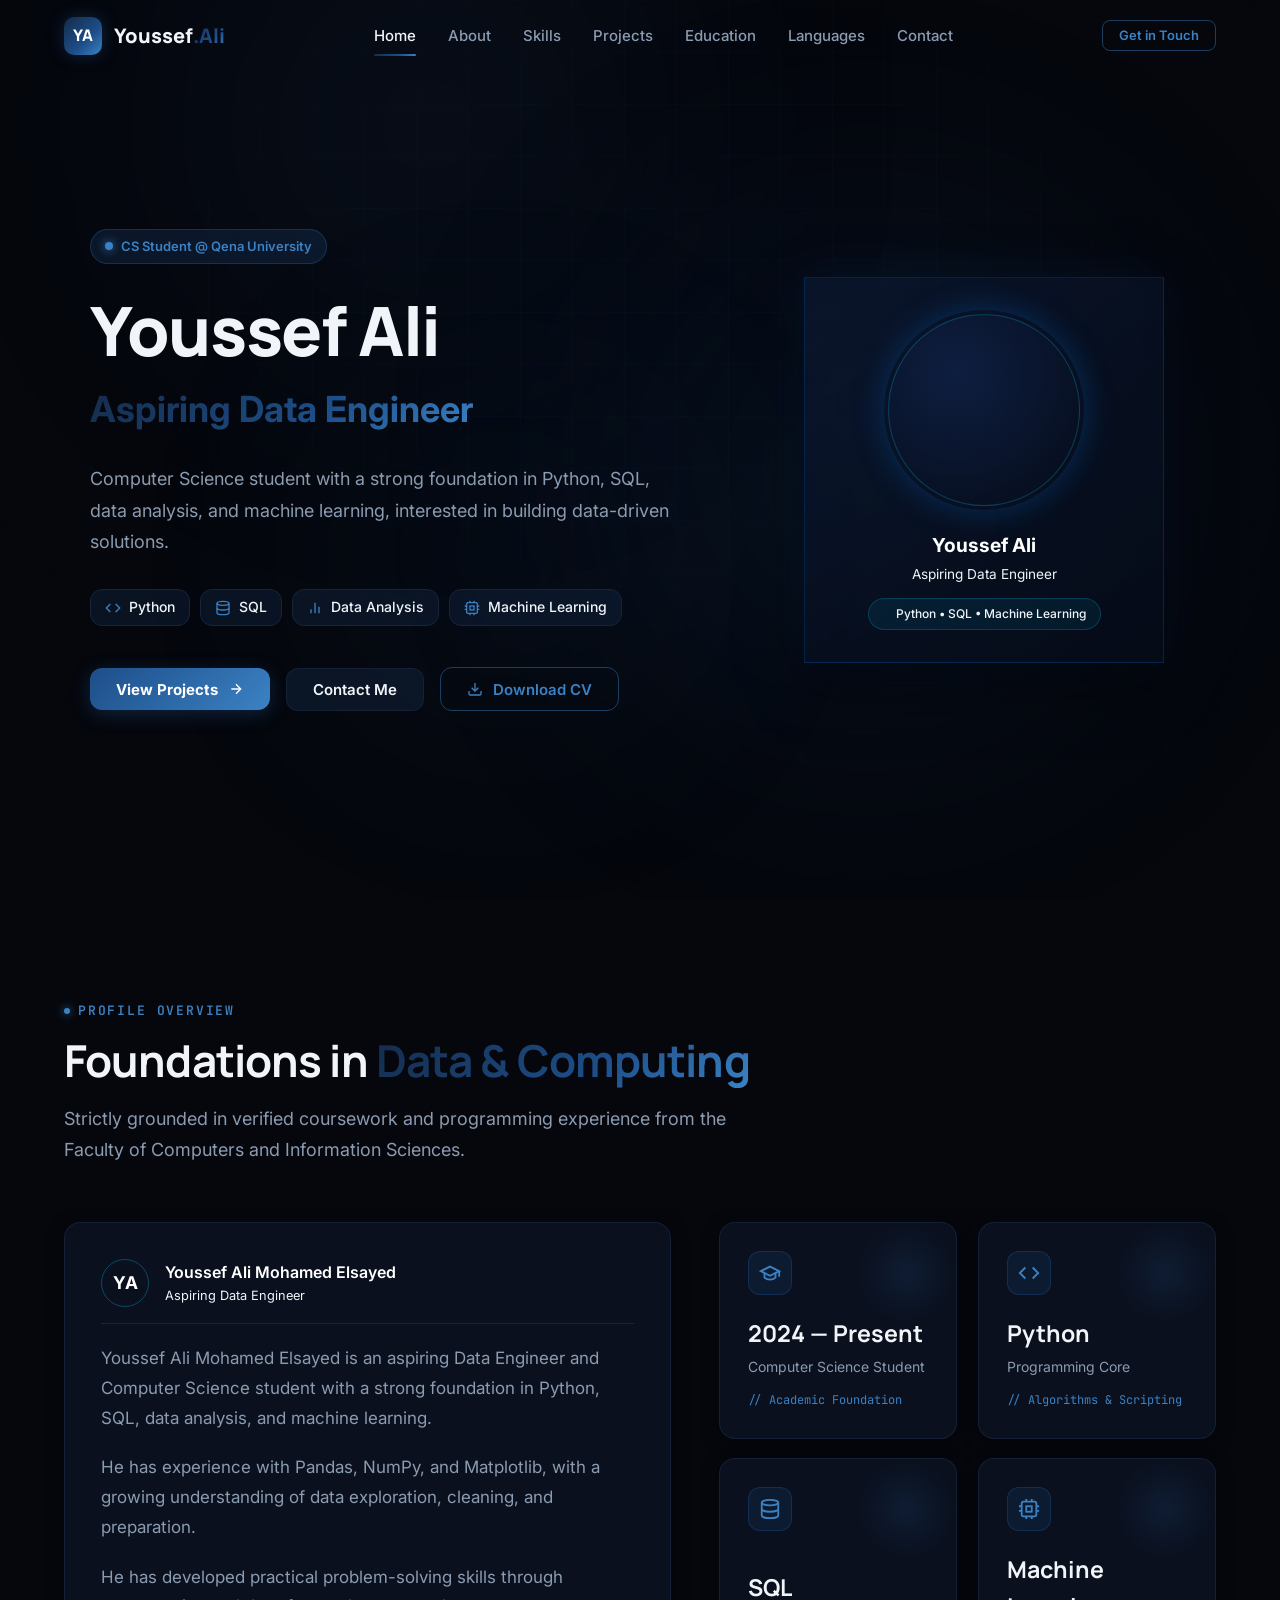
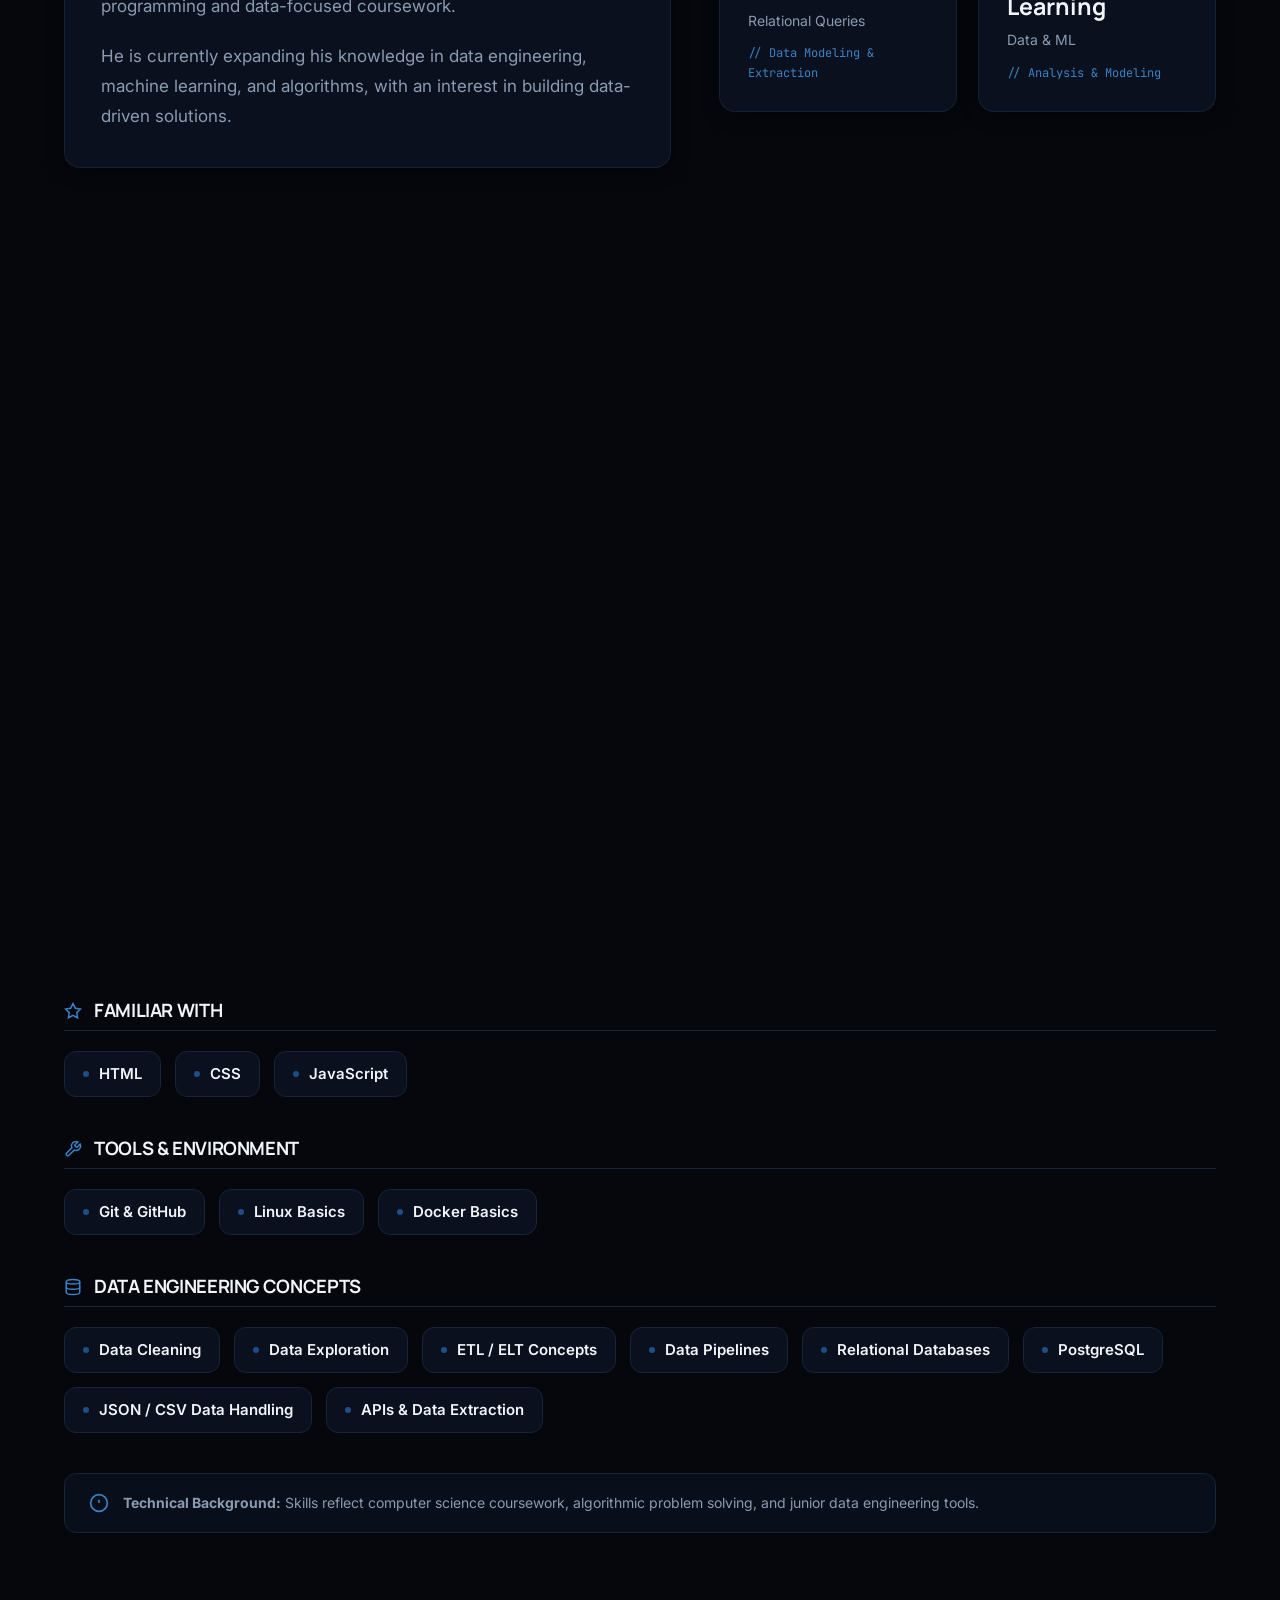
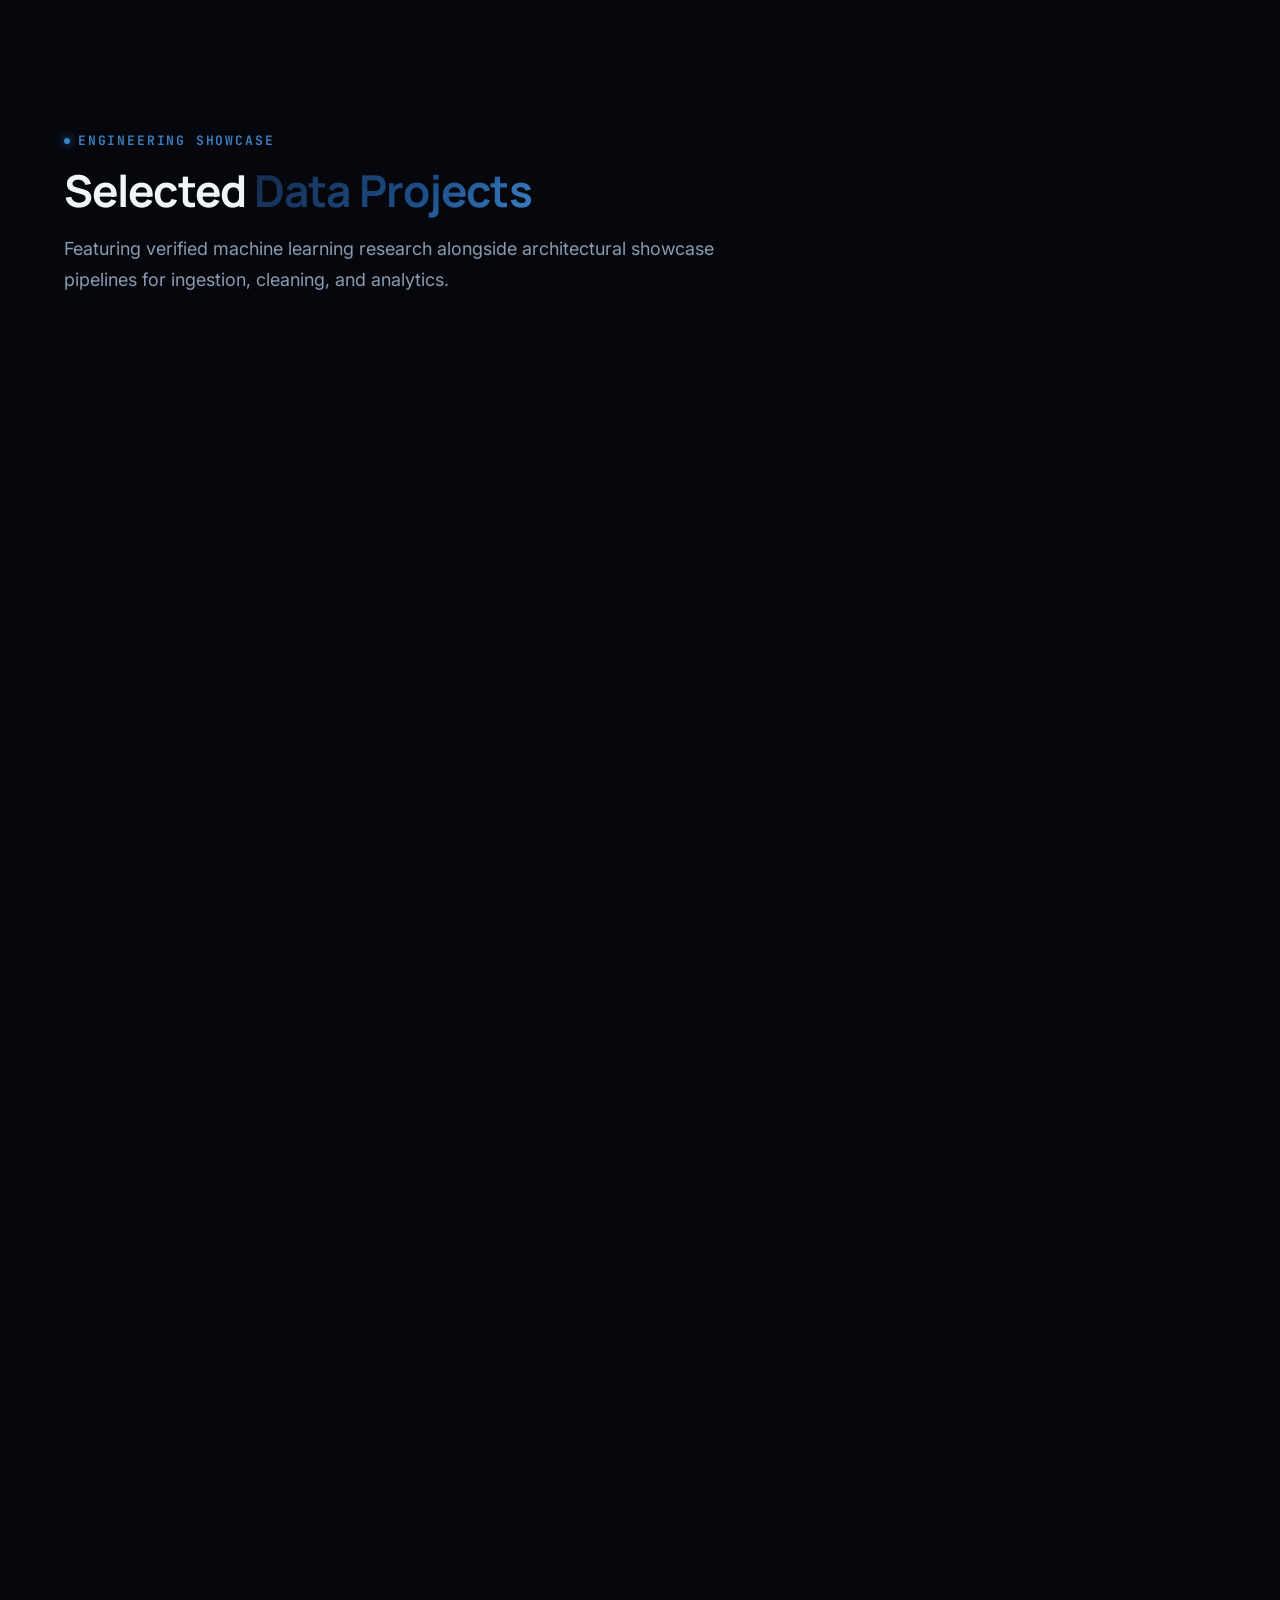
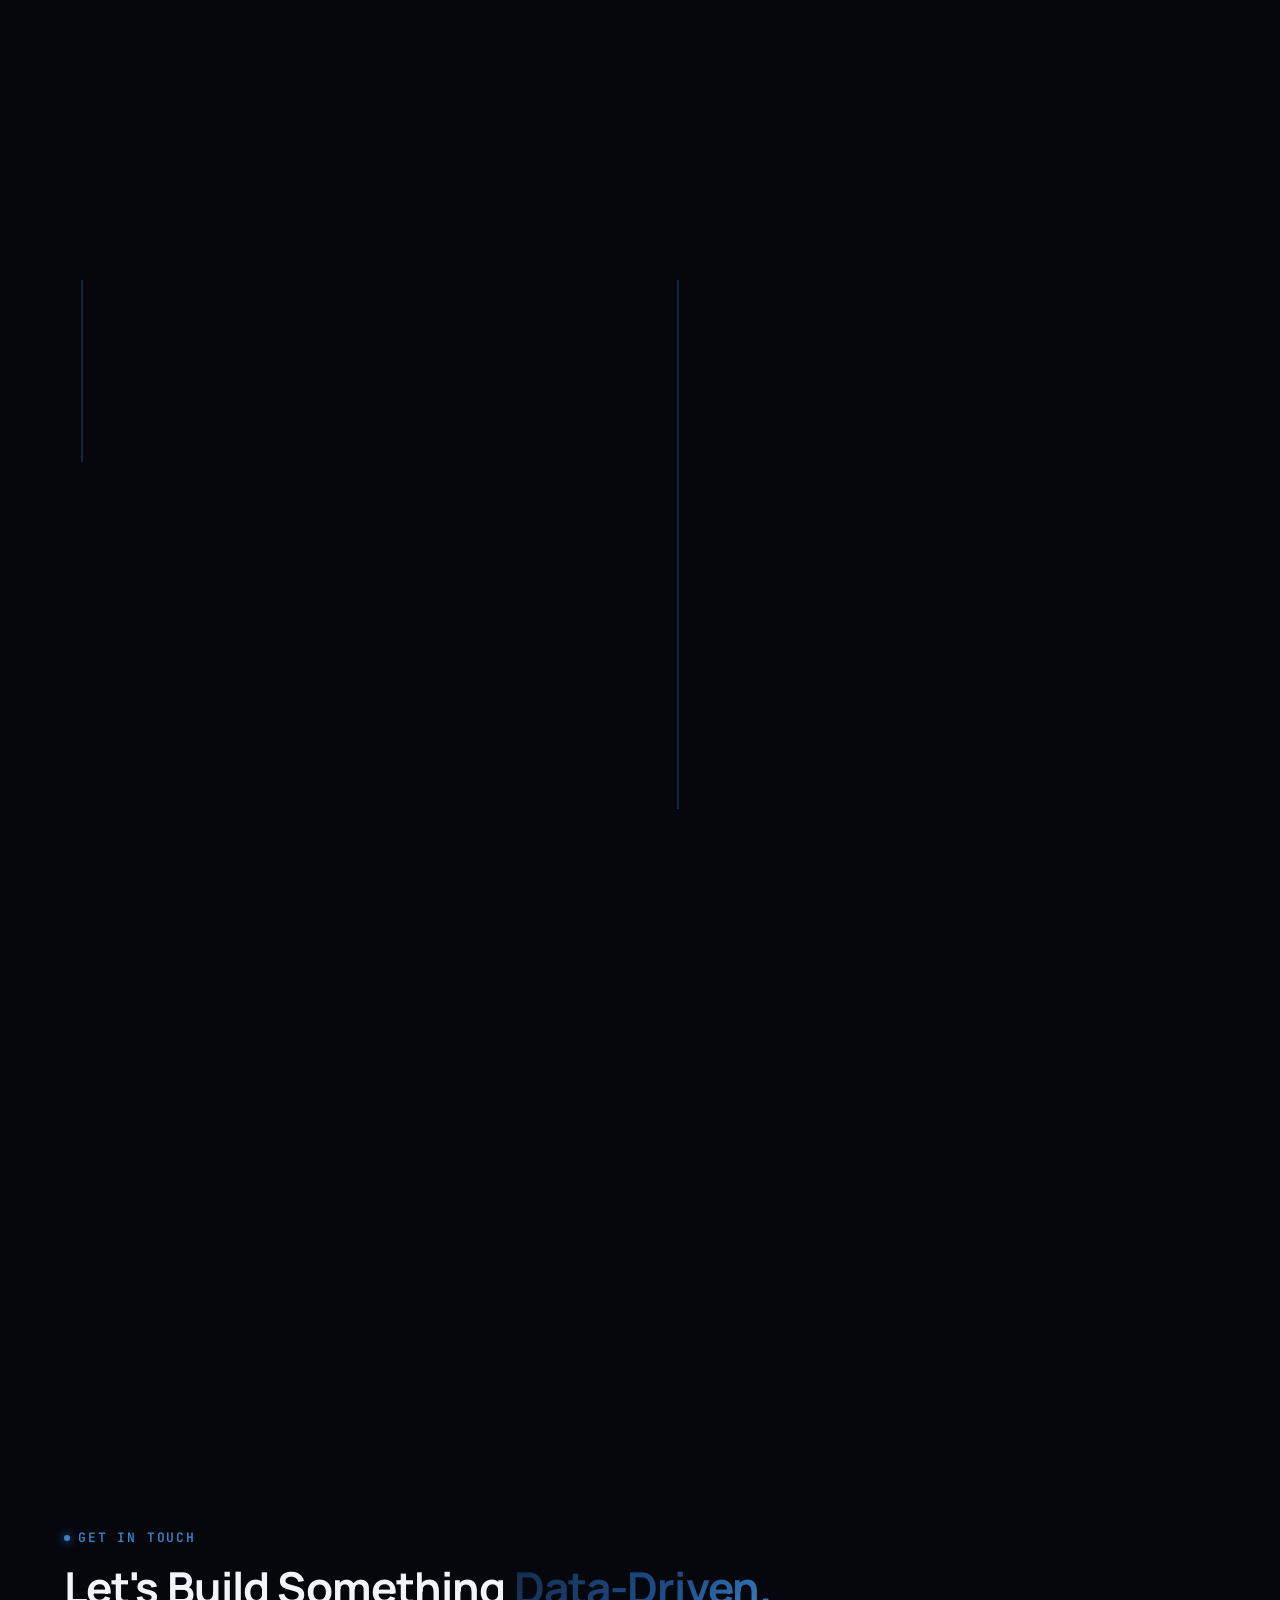
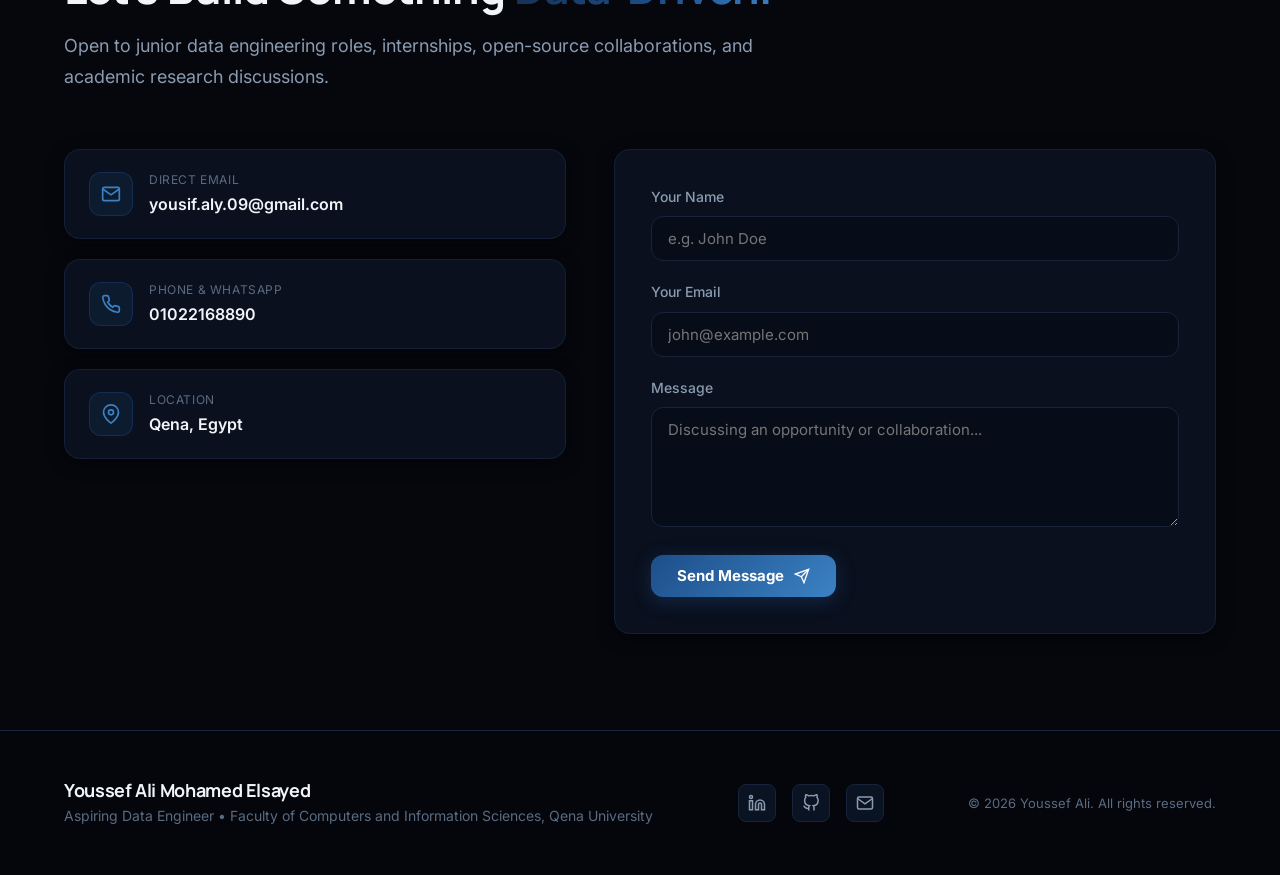
==== portfolio_standalone.html @ c4f8dc42 "Add files via upload" ====
<!DOCTYPE html>
<html lang="en">
<head>
  <meta charset="UTF-8">
  <meta name="viewport" content="width=device-width, initial-scale=1.0">
  <meta name="description" content="Production-quality Data Engineer & Computer Science Student portfolio for Youssef Ali Mohamed Elsayed. Focused on Python, SQL, ETL pipelines, and Machine Learning.">
  <meta name="theme-color" content="#05070D">
  <title>Youssef Ali Mohamed Elsayed | Aspiring Data Engineer</title>

  <!-- Google Fonts: Manrope & Inter -->
  <link rel="preconnect" href="https://fonts.googleapis.com">
  <link rel="preconnect" href="https://fonts.gstatic.com" crossorigin>
  <link href="https://fonts.googleapis.com/css2?family=Inter:wght@400;500;600;700&family=JetBrains+Mono:wght@500;600;700&family=Manrope:wght@600;700;800&display=swap" rel="stylesheet">

  <style>
/* ==========================================================================
   Youssef Ali Mohamed Elsayed — Premium Data Engineer Portfolio
   Color Palette: Black + Navy Blue System
   Direction: Dark • Navy • Premium • Modern • Professional
   ========================================================================== */

:root {
  /* Exact Color Palette */
  --bg-main: #05070D;
  --bg-secondary: #080D18;
  --bg-surface: #0D1524;
  --bg-surface-elevated: #111C2E;
  --bg-surface-glass: rgba(13, 21, 36, 0.75);
  --bg-surface-glass-heavy: rgba(13, 21, 36, 0.90);
  --bg-card-hover: rgba(17, 28, 46, 0.85);

  --primary-navy: #142B4A;
  --accent-navy: #1D4E89;
  --highlight-blue: #3B82C4;
  --highlight-glow: rgba(59, 130, 196, 0.25);
  
  --main-text: #F1F5F9;
  --secondary-text: #8B9BB0;
  --dim-text: #5A6B82;

  --borders: #17243A;
  --border-subtle: #17243A;
  --border-glass: rgba(23, 36, 58, 0.85);
  --border-glow: rgba(29, 78, 137, 0.6);
  --border-highlight: rgba(59, 130, 196, 0.6);

  /* Gradients */
  --navy-gradient: linear-gradient(135deg, #142B4A 0%, #1D4E89 60%, #3B82C4 100%);
  --accent-gradient: linear-gradient(135deg, #1D4E89 0%, #3B82C4 100%);
  --accent-gradient-glow: linear-gradient(135deg, rgba(20, 43, 74, 0.4) 0%, rgba(29, 78, 137, 0.3) 100%);
  
  /* Status Badges */
  --badge-featured-bg: rgba(29, 78, 137, 0.22);
  --badge-featured-border: rgba(59, 130, 196, 0.4);
  --badge-featured-text: #3B82C4;

  --badge-demo-bg: rgba(20, 43, 74, 0.35);
  --badge-demo-border: rgba(29, 78, 137, 0.5);
  --badge-demo-text: #8B9BB0;

  --badge-cv-bg: rgba(29, 78, 137, 0.18);
  --badge-cv-border: rgba(59, 130, 196, 0.35);
  --badge-cv-text: #60A5FA;

  /* Typography */
  --font-headings: 'Manrope', -apple-system, BlinkMacSystemFont, 'Segoe UI', Roboto, sans-serif;
  --font-body: 'Inter', -apple-system, BlinkMacSystemFont, 'Segoe UI', Roboto, sans-serif;
  --font-mono: 'JetBrains Mono', ui-monospace, SFMono-Regular, Menlo, Monaco, Consolas, monospace;

  /* Shadows & Glows */
  --shadow-sm: 0 2px 6px rgba(0, 0, 0, 0.4);
  --shadow-md: 0 4px 16px rgba(0, 0, 0, 0.5);
  --shadow-lg: 0 10px 32px rgba(0, 0, 0, 0.6);
  --shadow-glow-navy: 0 0 25px rgba(29, 78, 137, 0.25);
  --shadow-glow-blue: 0 0 30px rgba(59, 130, 196, 0.22);
  --shadow-card-hover: 0 16px 36px -6px rgba(0, 0, 0, 0.7), 0 0 24px rgba(29, 78, 137, 0.3);

  /* Transitions & Easings */
  --ease-spring: cubic-bezier(0.16, 1, 0.3, 1);
  --transition-fast: 150ms ease;
  --transition-normal: 280ms var(--ease-spring);
  --transition-slow: 450ms var(--ease-spring);

  /* Radius */
  --radius-sm: 8px;
  --radius-md: 12px;
  --radius-lg: 16px;
  --radius-xl: 24px;
  --radius-full: 9999px;

  /* Layout */
  --container-max-width: 1200px;
  --nav-height: 72px;
}

/* Base Reset & Typography */
*, *::before, *::after {
  box-sizing: border-box;
  margin: 0;
  padding: 0;
}

html {
  scroll-behavior: smooth;
  color-scheme: dark;
  font-size: 16px;
}

body {
  background-color: var(--bg-main);
  color: var(--main-text);
  font-family: var(--font-body);
  font-weight: 400;
  line-height: 1.6;
  overflow-x: hidden;
  position: relative;
  min-height: 100vh;
  -webkit-font-smoothing: antialiased;
  -moz-osx-font-smoothing: grayscale;
}

h1, h2, h3, h4, h5, h6 {
  font-family: var(--font-headings);
  color: var(--main-text);
  line-height: 1.25;
  letter-spacing: -0.02em;
}

h1 {
  font-size: clamp(2.5rem, 5vw + 1rem, 4.25rem);
  font-weight: 800;
}

h2 {
  font-size: clamp(1.85rem, 3vw + 0.5rem, 2.75rem);
  font-weight: 700;
}

h3 {
  font-size: clamp(1.35rem, 2vw + 0.2rem, 1.75rem);
  font-weight: 600;
}

p {
  color: var(--secondary-text);
  font-size: 1rem;
}

a {
  color: inherit;
  text-decoration: none;
  transition: color var(--transition-fast);
}

button {
  font-family: var(--font-body);
  cursor: pointer;
  border: none;
  background: none;
}

ul, ol {
  list-style: none;
}

img, svg {
  display: block;
  max-width: 100%;
}

:focus-visible {
  outline: 2px solid var(--highlight-blue);
  outline-offset: 3px;
}

/* ==========================================================================
   Ambient Aurora Background (Black + Navy Blue System)
   ========================================================================== */
.aurora-container {
  position: fixed;
  inset: 0;
  pointer-events: none;
  z-index: 0;
  overflow: hidden;
}

.aurora-blob {
  position: absolute;
  filter: blur(120px);
  border-radius: 50%;
  opacity: 0.5;
  transform: translateZ(0);
  will-change: transform, opacity;
}

.aurora-blob-1 {
  width: 650px;
  height: 650px;
  background: radial-gradient(circle, rgba(20, 43, 74, 0.6) 0%, rgba(20, 43, 74, 0) 70%);
  top: -200px;
  left: 8%;
  animation: auroraNavyFloat1 24s ease-in-out infinite alternate;
}

.aurora-blob-2 {
  width: 700px;
  height: 700px;
  background: radial-gradient(circle, rgba(29, 78, 137, 0.45) 0%, rgba(29, 78, 137, 0) 70%);
  top: 120px;
  right: 5%;
  animation: auroraNavyFloat2 28s ease-in-out infinite alternate;
}

.aurora-blob-3 {
  width: 550px;
  height: 550px;
  background: radial-gradient(circle, rgba(59, 130, 196, 0.25) 0%, rgba(59, 130, 196, 0) 70%);
  bottom: 8%;
  left: 18%;
  opacity: 0.35;
  animation: auroraNavyFloat3 32s ease-in-out infinite alternate;
}

.aurora-grid {
  position: absolute;
  inset: 0;
  background-image: 
    linear-gradient(to right, rgba(23, 36, 58, 0.25) 1px, transparent 1px),
    linear-gradient(to bottom, rgba(23, 36, 58, 0.25) 1px, transparent 1px);
  background-size: 52px 52px;
  mask-image: radial-gradient(ellipse 75% 65% at 50% 30%, #000 30%, transparent 85%);
  -webkit-mask-image: radial-gradient(ellipse 75% 65% at 50% 30%, #000 30%, transparent 85%);
  opacity: 0.55;
}

@keyframes auroraNavyFloat1 {
  0% { transform: translate(0, 0) scale(1); }
  50% { transform: translate(70px, 60px) scale(1.08); }
  100% { transform: translate(-30px, 80px) scale(0.96); }
}

@keyframes auroraNavyFloat2 {
  0% { transform: translate(0, 0) scale(1); }
  50% { transform: translate(-80px, 50px) scale(1.1); }
  100% { transform: translate(50px, -30px) scale(0.94); }
}

@keyframes auroraNavyFloat3 {
  0% { transform: translate(0, 0) scale(1); }
  50% { transform: translate(60px, -50px) scale(1.06); }
  100% { transform: translate(-40px, 40px) scale(1); }
}

/* ==========================================================================
   Layout Containers & Utilities
   ========================================================================== */
.site-wrapper {
  position: relative;
  z-index: 1;
}

.container {
  width: 100%;
  max-width: var(--container-max-width);
  margin-inline: auto;
  padding-inline: 1.5rem;
}

.section {
  padding-block: 6rem;
  position: relative;
}

@media (max-width: 768px) {
  .section {
    padding-block: 4rem;
  }
}

.section-header {
  margin-bottom: 3.5rem;
  max-width: 720px;
}

.section-tag {
  display: inline-flex;
  align-items: center;
  gap: 0.5rem;
  font-family: var(--font-mono);
  font-size: 0.8125rem;
  text-transform: uppercase;
  letter-spacing: 0.14em;
  color: var(--highlight-blue);
  margin-bottom: 0.75rem;
  font-weight: 600;
}

.section-tag::before {
  content: '';
  display: inline-block;
  width: 6px;
  height: 6px;
  border-radius: 50%;
  background: var(--highlight-blue);
  box-shadow: 0 0 8px var(--highlight-blue);
}

.section-title {
  margin-bottom: 1rem;
}

.section-subtitle {
  font-size: 1.125rem;
  line-height: 1.7;
}

.text-gradient {
  background: var(--navy-gradient);
  -webkit-background-clip: text;
  -webkit-text-fill-color: transparent;
  display: inline-block;
}

/* Glass Card Base */
.glass-card {
  background-color: var(--bg-surface-glass);
  backdrop-filter: blur(16px);
  -webkit-backdrop-filter: blur(16px);
  border: 1px solid var(--border-glass);
  border-radius: var(--radius-lg);
  box-shadow: var(--shadow-md);
  transition: transform var(--transition-normal), box-shadow var(--transition-normal), border-color var(--transition-normal);
}

.glass-card:hover {
  border-color: var(--border-glow);
  box-shadow: var(--shadow-card-hover);
}

/* Buttons */
.btn {
  display: inline-flex;
  align-items: center;
  justify-content: center;
  gap: 0.625rem;
  padding: 0.8125rem 1.625rem;
  border-radius: var(--radius-md);
  font-weight: 600;
  font-size: 0.9375rem;
  line-height: 1;
  transition: all var(--transition-normal);
  white-space: nowrap;
  position: relative;
  overflow: hidden;
}

.btn-primary {
  background: var(--accent-gradient);
  color: #FFFFFF;
  font-weight: 700;
  box-shadow: 0 4px 18px rgba(29, 78, 137, 0.4);
}

.btn-primary:hover {
  transform: translateY(-2px);
  box-shadow: 0 6px 24px rgba(59, 130, 196, 0.45);
  background: linear-gradient(135deg, #1D4E89 0%, #4B94DC 100%);
}

.btn-secondary {
  background: rgba(20, 43, 74, 0.4);
  border: 1px solid var(--border-glass);
  color: var(--main-text);
  backdrop-filter: blur(8px);
}

.btn-secondary:hover {
  background: rgba(29, 78, 137, 0.4);
  border-color: var(--highlight-blue);
  color: #fff;
  transform: translateY(-2px);
  box-shadow: 0 4px 16px rgba(20, 43, 74, 0.5);
}

.btn-outline-navy {
  background: transparent;
  border: 1px solid rgba(59, 130, 196, 0.45);
  color: var(--highlight-blue);
}

.btn-outline-navy:hover {
  background: rgba(29, 78, 137, 0.18);
  border-color: var(--highlight-blue);
  box-shadow: 0 0 16px rgba(59, 130, 196, 0.25);
  transform: translateY(-2px);
}

.btn-sm {
  padding: 0.5rem 1rem;
  font-size: 0.8125rem;
  border-radius: var(--radius-sm);
}

/* ==========================================================================
   Header & Navbar (Clean, Public Only - No Admin Access Visible)
   ========================================================================== */
.site-header {
  position: fixed;
  top: 0;
  left: 0;
  right: 0;
  height: var(--nav-height);
  z-index: 100;
  transition: background-color var(--transition-normal), backdrop-filter var(--transition-normal), border-color var(--transition-normal);
  background: transparent;
  border-bottom: 1px solid transparent;
}

.site-header.scrolled {
  background-color: rgba(8, 13, 24, 0.88);
  backdrop-filter: blur(18px);
  -webkit-backdrop-filter: blur(18px);
  border-bottom: 1px solid var(--border-subtle);
  box-shadow: 0 4px 20px rgba(0, 0, 0, 0.45);
}

.nav-container {
  display: flex;
  align-items: center;
  justify-content: space-between;
  height: 100%;
}

.brand-logo {
  display: flex;
  align-items: center;
  gap: 0.75rem;
  font-family: var(--font-headings);
  font-weight: 800;
  font-size: 1.25rem;
  color: var(--main-text);
  cursor: default;
  user-select: none;
}

.logo-badge {
  display: flex;
  align-items: center;
  justify-content: center;
  width: 38px;
  height: 38px;
  border-radius: 10px;
  background: var(--navy-gradient);
  color: #FFFFFF;
  font-weight: 800;
  font-size: 1rem;
  box-shadow: 0 0 16px rgba(29, 78, 137, 0.4);
}

.nav-links {
  display: flex;
  align-items: center;
  gap: 2rem;
}

.nav-link {
  font-size: 0.9375rem;
  font-weight: 500;
  color: var(--secondary-text);
  position: relative;
  padding: 0.25rem 0;
  transition: color var(--transition-fast);
}

.nav-link:hover, .nav-link.active {
  color: var(--main-text);
}

.nav-link.active::after {
  content: '';
  position: absolute;
  bottom: -4px;
  left: 0;
  width: 100%;
  height: 2px;
  background: var(--navy-gradient);
  border-radius: 2px;
}

.mobile-nav-toggle {
  display: none;
  flex-direction: column;
  justify-content: center;
  gap: 5px;
  width: 40px;
  height: 40px;
  padding: 8px;
  border-radius: var(--radius-sm);
  background: rgba(20, 43, 74, 0.4);
  border: 1px solid var(--border-subtle);
}

.mobile-nav-toggle span {
  display: block;
  width: 100%;
  height: 2px;
  background: var(--main-text);
  transition: transform var(--transition-fast), opacity var(--transition-fast);
}

.mobile-drawer {
  display: none;
}

@media (max-width: 900px) {
  .nav-links {
    display: none;
  }
  
  .mobile-nav-toggle {
    display: flex;
  }

  .mobile-drawer {
    display: block;
    position: fixed;
    top: var(--nav-height);
    left: 0;
    right: 0;
    background: rgba(8, 13, 24, 0.97);
    backdrop-filter: blur(20px);
    border-bottom: 1px solid var(--border-subtle);
    padding: 1.5rem;
    transform: translateY(-100%);
    opacity: 0;
    pointer-events: none;
    transition: transform var(--transition-normal), opacity var(--transition-normal);
    z-index: 99;
  }

  .mobile-drawer.open {
    transform: translateY(0);
    opacity: 1;
    pointer-events: auto;
  }

  .mobile-nav-list {
    display: flex;
    flex-direction: column;
    gap: 1.25rem;
  }

  .mobile-nav-link {
    font-size: 1.125rem;
    font-weight: 600;
    color: var(--secondary-text);
    padding: 0.5rem 0;
  }

  .mobile-nav-link.active {
    color: var(--highlight-blue);
  }
}

/* ==========================================================================
   Hero Section & Rich Initial Load Animations
   ========================================================================== */
.hero-section {
  min-height: 100vh;
  display: flex;
  align-items: center;
  padding-top: calc(var(--nav-height) + 2.5rem);
  padding-bottom: 4.5rem;
  position: relative;
}

.hero-grid {
  display: grid;
  grid-template-columns: 1fr;
  gap: var(--space-8);
  align-items: center;
  max-width: 1100px;
  margin: 0 auto;
}

@media (min-width: 992px) {
  .hero-grid {
    grid-template-columns: 1.25fr 0.75fr;
    gap: var(--space-10);
  }
}

.hero-content {
  max-width: 800px;
}

.hero-description {
  font-size: 1.2rem;
  line-height: 1.8;
  color: var(--secondary-text);
  max-width: 680px;
  margin-bottom: 2.25rem;
}

/* Staggered entrance classes */
.hero-reveal {
  opacity: 0;
  transform: translateY(24px);
  animation: heroFadeSlideUp 0.85s var(--ease-spring) forwards;
}

.hero-delay-1 { animation-delay: 0.12s; }
.hero-delay-2 { animation-delay: 0.24s; }
.hero-delay-3 { animation-delay: 0.36s; }
.hero-delay-4 { animation-delay: 0.48s; }
.hero-delay-5 { animation-delay: 0.60s; }
.hero-delay-6 { animation-delay: 0.72s; }

@keyframes heroFadeSlideUp {
  0% {
    opacity: 0;
    transform: translateY(24px);
  }
  100% {
    opacity: 1;
    transform: translateY(0);
  }
}

.hero-badge-pill {
  display: inline-flex;
  align-items: center;
  gap: 0.5rem;
  padding: 0.375rem 0.875rem;
  border-radius: var(--radius-full);
  background: rgba(20, 43, 74, 0.45);
  border: 1px solid rgba(29, 78, 137, 0.5);
  color: var(--highlight-blue);
  font-size: 0.8125rem;
  font-weight: 600;
  margin-bottom: 1.5rem;
}

.hero-badge-pulse {
  width: 8px;
  height: 8px;
  border-radius: 50%;
  background: var(--highlight-blue);
  box-shadow: 0 0 10px var(--highlight-blue);
  animation: pulseDotNavy 2.2s infinite;
}

@keyframes pulseDotNavy {
  0% { transform: scale(0.95); opacity: 0.75; }
  50% { transform: scale(1.3); opacity: 1; box-shadow: 0 0 14px var(--highlight-blue); }
  100% { transform: scale(0.95); opacity: 0.75; }
}

.hero-title {
  margin-bottom: 0.5rem;
  color: var(--main-text);
}

.hero-subtitle {
  font-size: clamp(1.5rem, 3vw, 2.25rem);
  font-weight: 700;
  color: var(--secondary-text);
  margin-bottom: 1.5rem;
}

.hero-description {
  font-size: 1.125rem;
  line-height: 1.75;
  color: var(--secondary-text);
  max-width: 580px;
  margin-bottom: 2rem;
}

.tech-pills {
  display: flex;
  flex-wrap: wrap;
  gap: 0.625rem;
  margin-bottom: 2.5rem;
}

.tech-pill {
  display: inline-flex;
  align-items: center;
  gap: 0.5rem;
  padding: 0.4rem 0.875rem;
  border-radius: var(--radius-md);
  background: rgba(20, 43, 74, 0.35);
  border: 1px solid var(--border-subtle);
  font-size: 0.875rem;
  font-weight: 500;
  color: var(--main-text);
  transition: transform var(--transition-fast), border-color var(--transition-fast), box-shadow var(--transition-fast);
}

.tech-pill:hover {
  transform: translateY(-2px);
  border-color: var(--highlight-blue);
  box-shadow: 0 4px 12px rgba(29, 78, 137, 0.3);
}

.tech-pill svg {
  color: var(--highlight-blue);
}

.hero-cta-group {
  display: flex;
  flex-wrap: wrap;
  align-items: center;
  gap: 1rem;
}

/* Floating Hero Glass Card */
.hero-visual-wrapper {
  position: relative;
  display: flex;
  justify-content: center;
}

.floating-hero-card {
  width: 100%;
  max-width: 440px;
  padding: 1.75rem;
  background: rgba(13, 21, 36, 0.72);
  backdrop-filter: blur(20px);
  border: 1px solid rgba(29, 78, 137, 0.4);
  border-radius: var(--radius-xl);
  box-shadow: 0 20px 40px -10px rgba(0, 0, 0, 0.7), 0 0 28px rgba(29, 78, 137, 0.22);
  position: relative;
  animation: cardFloatNavy 6.5s ease-in-out infinite alternate;
}

@keyframes cardFloatNavy {
  0% { transform: translateY(0); }
  100% { transform: translateY(-10px); }
}

.card-header-chip {
  display: flex;
  align-items: center;
  justify-content: space-between;
  margin-bottom: 1.5rem;
}

.window-dots {
  display: flex;
  gap: 6px;
}

.window-dots span {
  width: 10px;
  height: 10px;
  border-radius: 50%;
  background: #17243A;
}

.window-dots span:nth-child(1) { background: #E05252; }
.window-dots span:nth-child(2) { background: #D99B26; }
.window-dots span:nth-child(3) { background: #2E9E68; }

.status-label {
  font-family: var(--font-mono);
  font-size: 0.75rem;
  color: var(--highlight-blue);
  background: rgba(29, 78, 137, 0.25);
  padding: 0.25rem 0.65rem;
  border-radius: var(--radius-full);
  border: 1px solid rgba(59, 130, 196, 0.3);
}

.pipeline-diagram {
  background: rgba(8, 13, 24, 0.75);
  border: 1px solid var(--border-subtle);
  border-radius: var(--radius-md);
  padding: 1.25rem;
  margin-bottom: 1.25rem;
  font-family: var(--font-mono);
  font-size: 0.8125rem;
}

.pipeline-step {
  display: flex;
  align-items: center;
  gap: 0.75rem;
  padding: 0.5rem 0;
  border-bottom: 1px dashed rgba(23, 36, 58, 0.8);
}

.pipeline-step:last-child {
  border-bottom: none;
}

.step-marker {
  width: 22px;
  height: 22px;
  border-radius: 6px;
  background: rgba(20, 43, 74, 0.6);
  color: var(--highlight-blue);
  display: flex;
  align-items: center;
  justify-content: center;
  font-size: 0.6875rem;
  font-weight: 700;
  border: 1px solid rgba(29, 78, 137, 0.4);
}

.step-text {
  color: var(--secondary-text);
}

.step-code {
  color: var(--highlight-blue);
  font-weight: 600;
  margin-left: auto;
}

.card-metrics-grid {
  display: grid;
  grid-template-columns: repeat(2, 1fr);
  gap: 0.75rem;
}

.mini-metric {
  background: rgba(20, 43, 74, 0.3);
  padding: 0.75rem;
  border-radius: var(--radius-sm);
  border: 1px solid var(--border-subtle);
}

.mini-metric-label {
  font-size: 0.75rem;
  color: var(--dim-text);
  margin-bottom: 0.25rem;
}

.mini-metric-val {
  font-size: 0.9375rem;
  font-weight: 700;
  color: var(--main-text);
}

/* ==========================================================================
   Unified Reusable Scroll-Reveal Animation System
   Duration: 650ms (500–700ms range), Easing: Smooth ease-out cubic-bezier(0.16, 1, 0.3, 1)
   ========================================================================== */
.scroll-reveal {
  opacity: 0;
  transform: translateY(22px);
  transition: opacity 0.65s cubic-bezier(0.16, 1, 0.3, 1), transform 0.65s cubic-bezier(0.16, 1, 0.3, 1);
  transition-delay: var(--reveal-delay, 0ms);
  will-change: opacity, transform;
}

.scroll-reveal.is-revealed {
  opacity: 1;
  transform: translateY(0);
}

/* Section Header Heading + Subtitle Stagger */
.section-header.scroll-reveal {
  opacity: 0;
  transform: translateY(22px);
  transition: opacity 0.65s cubic-bezier(0.16, 1, 0.3, 1), transform 0.65s cubic-bezier(0.16, 1, 0.3, 1);
  will-change: opacity, transform;
}

.section-header.scroll-reveal.is-revealed {
  opacity: 1;
  transform: translateY(0);
}

.section-header.scroll-reveal .section-tag,
.section-header.scroll-reveal .section-title {
  opacity: 0;
  transform: translateY(12px);
  transition: opacity 0.65s cubic-bezier(0.16, 1, 0.3, 1), transform 0.65s cubic-bezier(0.16, 1, 0.3, 1);
  will-change: opacity, transform;
}

.section-header.scroll-reveal.is-revealed .section-tag,
.section-header.scroll-reveal.is-revealed .section-title {
  opacity: 1;
  transform: translateY(0);
}

.section-header.scroll-reveal .section-subtitle {
  opacity: 0;
  transform: translateY(14px);
  transition: opacity 0.65s cubic-bezier(0.16, 1, 0.3, 1), transform 0.65s cubic-bezier(0.16, 1, 0.3, 1);
  transition-delay: 150ms;
  will-change: opacity, transform;
}

.section-header.scroll-reveal.is-revealed .section-subtitle {
  opacity: 1;
  transform: translateY(0);
}

/* Stagger delay utility classes */
.reveal-delay-1 { --reveal-delay: 140ms; }
.reveal-delay-2 { --reveal-delay: 280ms; }
.reveal-delay-3 { --reveal-delay: 420ms; }
.reveal-delay-4 { --reveal-delay: 560ms; }
.reveal-delay-5 { --reveal-delay: 700ms; }

/* Timeline Item & Dot Entrance Animation (Education & Specializations) */
.timeline-item.scroll-reveal {
  opacity: 0;
  transform: translateY(22px);
  transition: opacity 0.65s cubic-bezier(0.16, 1, 0.3, 1), transform 0.65s cubic-bezier(0.16, 1, 0.3, 1);
  transition-delay: var(--reveal-delay, 0ms);
  will-change: opacity, transform;
}

.timeline-item.scroll-reveal .timeline-dot {
  opacity: 0;
  transform: scale(0.65);
  transition: opacity 0.55s cubic-bezier(0.16, 1, 0.3, 1), transform 0.55s cubic-bezier(0.16, 1, 0.3, 1);
  transition-delay: calc(var(--reveal-delay, 0ms) + 60ms);
  will-change: opacity, transform;
}

.timeline-item.scroll-reveal.is-revealed {
  opacity: 1;
  transform: translateY(0);
}

.timeline-item.scroll-reveal.is-revealed .timeline-dot {
  opacity: 1;
  transform: scale(1);
}

.timeline-card {
  transition: transform var(--transition-normal), border-color var(--transition-normal), box-shadow var(--transition-normal);
}

/* ==========================================================================
   About & Bento Stats Section
   ========================================================================== */
.about-grid {
  display: grid;
  grid-template-columns: 1.1fr 0.9fr;
  gap: 3rem;
  align-items: start;
}

@media (max-width: 900px) {
  .about-grid {
    grid-template-columns: 1fr;
    gap: 2.5rem;
  }
}

.about-content-card {
  padding: 2.25rem;
}

.about-text p {
  margin-bottom: 1.25rem;
  font-size: 1.0625rem;
  line-height: 1.75;
}

.about-text p:last-child {
  margin-bottom: 0;
}

.bento-stats-grid {
  display: grid;
  grid-template-columns: repeat(2, 1fr);
  gap: 1.25rem;
}

@media (max-width: 520px) {
  .bento-stats-grid {
    grid-template-columns: 1fr;
  }
}

.bento-stat-card {
  padding: 1.75rem;
  display: flex;
  flex-direction: column;
  justify-content: space-between;
  min-height: 160px;
  position: relative;
  overflow: hidden;
  transition: transform var(--transition-normal), box-shadow var(--transition-normal), border-color var(--transition-normal);
}

.bento-stat-card:hover {
  transform: translateY(-4px);
  border-color: var(--border-highlight);
  box-shadow: 0 12px 28px rgba(0, 0, 0, 0.6), 0 0 20px rgba(29, 78, 137, 0.3);
}

.bento-stat-card::after {
  content: '';
  position: absolute;
  top: 0;
  right: 0;
  width: 100px;
  height: 100px;
  background: radial-gradient(circle, rgba(29, 78, 137, 0.2) 0%, transparent 70%);
  pointer-events: none;
}

.stat-icon {
  width: 44px;
  height: 44px;
  border-radius: var(--radius-md);
  background: rgba(20, 43, 74, 0.45);
  border: 1px solid rgba(29, 78, 137, 0.4);
  color: var(--highlight-blue);
  display: flex;
  align-items: center;
  justify-content: center;
  margin-bottom: 1.25rem;
}

.stat-value {
  font-family: var(--font-headings);
  font-size: 1.45rem;
  font-weight: 700;
  color: var(--main-text);
  margin-bottom: 0.25rem;
}

.stat-label {
  font-size: 0.875rem;
  color: var(--secondary-text);
}

.stat-highlight {
  font-family: var(--font-mono);
  font-size: 0.75rem;
  color: var(--highlight-blue);
  margin-top: 0.75rem;
}

/* ==========================================================================
   Skills Section (Clean Tags, Categorized, No Percentages)
   ========================================================================== */
.skills-category-group {
  margin-bottom: 2.5rem;
}

.skills-category-group:last-child {
  margin-bottom: 0;
}

.skills-category-title {
  display: flex;
  align-items: center;
  gap: 0.75rem;
  font-family: var(--font-headings);
  font-size: 1.15rem;
  font-weight: 700;
  color: var(--main-text);
  margin-bottom: 1.25rem;
  padding-bottom: 0.5rem;
  border-bottom: 1px solid var(--border-subtle);
}

.skills-category-title svg {
  color: var(--highlight-blue);
}

.skills-tags-cluster {
  display: flex;
  flex-wrap: wrap;
  gap: 0.875rem;
}

/* Individual Skill Pill / Tag */
.skill-pill {
  display: inline-flex;
  align-items: center;
  gap: 0.625rem;
  padding: 0.625rem 1.125rem;
  background: var(--bg-surface-glass);
  backdrop-filter: blur(14px);
  border: 1px solid var(--border-subtle);
  border-radius: var(--radius-md);
  font-size: 0.9375rem;
  font-weight: 600;
  color: var(--main-text);
  transition: transform var(--transition-normal), border-color var(--transition-normal), box-shadow var(--transition-normal), background-color var(--transition-normal);
  cursor: default;
}

.skill-pill:hover {
  transform: translateY(-3px) scale(1.02);
  border-color: var(--highlight-blue);
  background-color: rgba(20, 43, 74, 0.45);
  box-shadow: 0 6px 20px rgba(0, 0, 0, 0.5), 0 0 16px rgba(59, 130, 196, 0.35);
}

.skill-pill .skill-dot {
  width: 6px;
  height: 6px;
  border-radius: 50%;
  background: var(--accent-navy);
  transition: background-color var(--transition-fast), box-shadow var(--transition-fast);
}

.skill-pill:hover .skill-dot {
  background: var(--highlight-blue);
  box-shadow: 0 0 8px var(--highlight-blue);
}

.skill-pill-badge {
  font-family: var(--font-mono);
  font-size: 0.6875rem;
  padding: 0.15rem 0.45rem;
  border-radius: var(--radius-sm);
  text-transform: uppercase;
  letter-spacing: 0.05em;
  font-weight: 700;
  margin-left: 0.25rem;
}

.badge-verified-inline {
  background: var(--badge-cv-bg);
  color: var(--badge-cv-text);
  border: 1px solid var(--badge-cv-border);
}

.badge-showcase-inline {
  background: var(--badge-demo-bg);
  color: var(--badge-demo-text);
  border: 1px solid var(--badge-demo-border);
}

.showcase-disclaimer {
  margin-top: 2.5rem;
  padding: 1.125rem 1.5rem;
  border-radius: var(--radius-md);
  background: rgba(20, 43, 74, 0.25);
  border: 1px solid var(--border-subtle);
  display: flex;
  align-items: center;
  gap: 0.875rem;
  font-size: 0.875rem;
  color: var(--secondary-text);
}

.showcase-disclaimer svg {
  color: var(--highlight-blue);
  flex-shrink: 0;
}

/* ==========================================================================
   Portfolio Projects
   ========================================================================== */
.projects-grid {
  display: grid;
  grid-template-columns: repeat(2, 1fr);
  gap: 2rem;
}

@media (max-width: 900px) {
  .projects-grid {
    grid-template-columns: 1fr;
  }
}

.project-card {
  display: flex;
  flex-direction: column;
  overflow: hidden;
  height: 100%;
  transition: transform var(--transition-slow), box-shadow var(--transition-slow), border-color var(--transition-slow);
}

.project-card:hover {
  transform: translateY(-6px);
  border-color: var(--border-highlight);
  box-shadow: var(--shadow-card-hover);
}

.project-visual {
  height: 220px;
  background: #080D18;
  position: relative;
  overflow: hidden;
  display: flex;
  align-items: center;
  justify-content: center;
  border-bottom: 1px solid var(--border-subtle);
}

.project-visual svg.project-svg-graphic {
  width: 100%;
  height: 100%;
  object-fit: cover;
  transition: transform 0.5s var(--ease-spring);
}

.project-card:hover .project-visual svg.project-svg-graphic {
  transform: scale(1.05);
}

.project-badges {
  position: absolute;
  top: 1rem;
  left: 1rem;
  display: flex;
  gap: 0.5rem;
  z-index: 2;
}

.badge {
  font-family: var(--font-mono);
  font-size: 0.75rem;
  font-weight: 700;
  padding: 0.25rem 0.625rem;
  border-radius: var(--radius-sm);
  text-transform: uppercase;
  letter-spacing: 0.06em;
  display: inline-flex;
  align-items: center;
  gap: 0.375rem;
  backdrop-filter: blur(8px);
}

.badge-featured {
  background: var(--badge-featured-bg);
  border: 1px solid var(--badge-featured-border);
  color: var(--badge-featured-text);
  box-shadow: 0 0 14px rgba(29, 78, 137, 0.4);
}

.badge-demo {
  background: var(--badge-demo-bg);
  border: 1px solid var(--badge-demo-border);
  color: var(--badge-demo-text);
}

.project-body {
  padding: 1.75rem;
  display: flex;
  flex-direction: column;
  flex-grow: 1;
  justify-content: space-between;
}

.project-date {
  font-family: var(--font-mono);
  font-size: 0.8125rem;
  color: var(--highlight-blue);
  margin-bottom: 0.5rem;
}

.project-title {
  margin-bottom: 0.75rem;
  font-size: 1.35rem;
}

.project-desc {
  font-size: 0.9375rem;
  line-height: 1.6;
  margin-bottom: 1.5rem;
  flex-grow: 1;
}

.project-tags {
  display: flex;
  flex-wrap: wrap;
  gap: 0.5rem;
  margin-bottom: 1.75rem;
}

.tag-item {
  font-family: var(--font-mono);
  font-size: 0.75rem;
  padding: 0.25rem 0.625rem;
  border-radius: var(--radius-sm);
  background: rgba(20, 43, 74, 0.4);
  color: var(--secondary-text);
  border: 1px solid var(--border-subtle);
  transition: border-color var(--transition-fast), color var(--transition-fast);
}

.tag-item:hover {
  border-color: var(--highlight-blue);
  color: var(--main-text);
}

.project-actions {
  display: flex;
  align-items: center;
  gap: 0.75rem;
  margin-top: auto;
}

/* ==========================================================================
   Education & Courses Timeline
   ========================================================================== */
.edu-courses-grid {
  display: grid;
  grid-template-columns: 1fr 1fr;
  gap: 2.5rem;
}

@media (max-width: 900px) {
  .edu-courses-grid {
    grid-template-columns: 1fr;
  }
}

.timeline-column-title {
  display: flex;
  align-items: center;
  gap: 0.75rem;
  font-size: 1.25rem;
  font-weight: 700;
  margin-bottom: 1.5rem;
  color: var(--main-text);
}

.timeline-column-title svg {
  color: var(--highlight-blue);
}

.timeline-list {
  display: flex;
  flex-direction: column;
  gap: 1.5rem;
  position: relative;
}

.timeline-list::before {
  content: '';
  position: absolute;
  top: 14px;
  bottom: 14px;
  left: 17px;
  width: 2px;
  background: var(--border-subtle);
}

.timeline-item {
  display: flex;
  gap: 1.5rem;
  position: relative;
}

.timeline-dot {
  width: 36px;
  height: 36px;
  border-radius: 50%;
  background: var(--bg-surface);
  border: 2px solid var(--accent-navy);
  color: var(--highlight-blue);
  display: flex;
  align-items: center;
  justify-content: center;
  flex-shrink: 0;
  z-index: 1;
  box-shadow: 0 0 12px rgba(29, 78, 137, 0.4);
}

.timeline-card {
  padding: 1.5rem;
  flex-grow: 1;
  transition: transform var(--transition-normal), border-color var(--transition-normal);
}

.timeline-card:hover {
  transform: translateX(4px);
  border-color: var(--border-glow);
}

.timeline-date {
  font-family: var(--font-mono);
  font-size: 0.8125rem;
  color: var(--highlight-blue);
  margin-bottom: 0.375rem;
}

.timeline-name {
  font-size: 1.125rem;
  font-weight: 600;
  margin-bottom: 0.25rem;
}

.timeline-provider {
  font-size: 0.875rem;
  color: var(--secondary-text);
  margin-bottom: 0.75rem;
}

.timeline-desc {
  font-size: 0.9375rem;
  line-height: 1.6;
}

/* ==========================================================================
   Languages
   ========================================================================== */
.languages-grid {
  display: grid;
  grid-template-columns: repeat(3, 1fr);
  gap: 1.5rem;
}

@media (max-width: 768px) {
  .languages-grid {
    grid-template-columns: 1fr;
  }
}

.language-card {
  padding: 1.5rem;
  display: flex;
  align-items: center;
  gap: 1.25rem;
  transition: transform var(--transition-normal), border-color var(--transition-normal);
}

.language-card:hover {
  transform: translateY(-3px);
  border-color: var(--border-glow);
}

.lang-flag-badge {
  width: 48px;
  height: 48px;
  border-radius: var(--radius-md);
  background: rgba(20, 43, 74, 0.45);
  border: 1px solid rgba(29, 78, 137, 0.4);
  display: flex;
  align-items: center;
  justify-content: center;
  font-family: var(--font-mono);
  font-weight: 700;
  font-size: 1rem;
  color: var(--highlight-blue);
}

.lang-info {
  flex-grow: 1;
}

.lang-name {
  font-size: 1.125rem;
  font-weight: 600;
  margin-bottom: 0.25rem;
}

.lang-level {
  font-size: 0.875rem;
  color: var(--secondary-text);
  margin-bottom: 0.5rem;
}

.lang-dots {
  display: flex;
  gap: 6px;
}

.lang-dot {
  width: 8px;
  height: 8px;
  border-radius: 50%;
  background: var(--borders);
}

.lang-dot.filled {
  background: var(--highlight-blue);
  box-shadow: 0 0 6px var(--highlight-blue);
}

/* ==========================================================================
   Contact Section
   ========================================================================== */
.contact-grid {
  display: grid;
  grid-template-columns: 1fr 1.2fr;
  gap: 3rem;
  align-items: start;
}

@media (max-width: 900px) {
  .contact-grid {
    grid-template-columns: 1fr;
    gap: 2rem;
  }
}

.contact-info-list {
  display: flex;
  flex-direction: column;
  gap: 1.25rem;
}

.contact-item-card {
  padding: 1.25rem 1.5rem;
  display: flex;
  align-items: center;
  gap: 1rem;
  transition: transform var(--transition-fast), border-color var(--transition-fast);
}

.contact-item-card:hover {
  transform: translateX(4px);
  border-color: var(--highlight-blue);
}

.contact-icon-box {
  width: 44px;
  height: 44px;
  border-radius: var(--radius-md);
  background: rgba(20, 43, 74, 0.4);
  border: 1px solid rgba(29, 78, 137, 0.4);
  color: var(--highlight-blue);
  display: flex;
  align-items: center;
  justify-content: center;
  flex-shrink: 0;
}

.contact-item-label {
  font-size: 0.75rem;
  color: var(--dim-text);
  text-transform: uppercase;
  letter-spacing: 0.05em;
  margin-bottom: 0.2rem;
}

.contact-item-value {
  font-size: 1rem;
  font-weight: 600;
  color: var(--main-text);
  word-break: break-all;
}

.contact-form-card {
  padding: 2.25rem;
}

.form-group {
  margin-bottom: 1.25rem;
}

.form-label {
  display: block;
  font-size: 0.875rem;
  font-weight: 500;
  color: var(--secondary-text);
  margin-bottom: 0.5rem;
}

.form-control {
  width: 100%;
  padding: 0.75rem 1rem;
  border-radius: var(--radius-md);
  background: rgba(8, 13, 24, 0.85);
  border: 1px solid var(--border-subtle);
  color: var(--main-text);
  font-family: var(--font-body);
  font-size: 0.9375rem;
  transition: border-color var(--transition-fast), box-shadow var(--transition-fast);
}

.form-control:focus {
  outline: none;
  border-color: var(--highlight-blue);
  box-shadow: 0 0 0 3px rgba(59, 130, 196, 0.2);
}

textarea.form-control {
  min-height: 120px;
  resize: vertical;
}

/* ==========================================================================
   Clean Footer (No Admin Links)
   ========================================================================== */
.site-footer {
  border-top: 1px solid var(--border-subtle);
  padding-block: 3rem;
  background: #04060B;
  position: relative;
  z-index: 2;
}

.footer-content {
  display: flex;
  flex-wrap: wrap;
  align-items: center;
  justify-content: space-between;
  gap: 1.5rem;
}

.footer-brand h4 {
  font-size: 1.125rem;
  margin-bottom: 0.25rem;
}

.footer-brand p {
  font-size: 0.875rem;
  color: var(--dim-text);
}

.footer-socials {
  display: flex;
  gap: 1rem;
}

.social-icon-btn {
  width: 38px;
  height: 38px;
  border-radius: var(--radius-sm);
  background: rgba(20, 43, 74, 0.35);
  border: 1px solid var(--border-subtle);
  color: var(--secondary-text);
  display: flex;
  align-items: center;
  justify-content: center;
  transition: all var(--transition-fast);
}

.social-icon-btn:hover {
  color: var(--highlight-blue);
  border-color: var(--highlight-blue);
  transform: translateY(-2px);
  box-shadow: 0 4px 12px rgba(29, 78, 137, 0.3);
}

/* ==========================================================================
   Modals
   ========================================================================== */
.modal-overlay {
  position: fixed;
  inset: 0;
  background: rgba(5, 7, 13, 0.88);
  backdrop-filter: blur(14px);
  -webkit-backdrop-filter: blur(14px);
  z-index: 200;
  display: flex;
  align-items: center;
  justify-content: center;
  padding: 1.5rem;
  opacity: 0;
  pointer-events: none;
  transition: opacity var(--transition-normal);
}

.modal-overlay.active {
  opacity: 1;
  pointer-events: auto;
}

.modal-window {
  width: 100%;
  max-width: 650px;
  max-height: 90vh;
  overflow-y: auto;
  background: var(--bg-surface);
  border: 1px solid var(--border-subtle);
  border-radius: var(--radius-xl);
  box-shadow: 0 25px 50px -12px rgba(0, 0, 0, 0.8), 0 0 35px rgba(29, 78, 137, 0.25);
  transform: scale(0.95) translateY(10px);
  transition: transform var(--transition-normal);
}

.modal-overlay.active .modal-window {
  transform: scale(1) translateY(0);
}

.modal-header {
  padding: 1.5rem 1.75rem;
  display: flex;
  align-items: center;
  justify-content: space-between;
  border-bottom: 1px solid var(--border-subtle);
}

.modal-title {
  font-size: 1.25rem;
  font-weight: 700;
}

.modal-close-btn {
  width: 32px;
  height: 32px;
  border-radius: 8px;
  display: flex;
  align-items: center;
  justify-content: center;
  color: var(--secondary-text);
  background: rgba(255, 255, 255, 0.05);
}

.modal-close-btn:hover {
  color: #fff;
  background: rgba(255, 255, 255, 0.12);
}

.modal-body {
  padding: 1.75rem;
}

/* ==========================================================================
   Admin Dashboard Interface (Dedicated /admin route)
   ========================================================================== */
.admin-view-wrapper {
  display: none;
  min-height: 100vh;
  background-color: var(--bg-main);
  position: relative;
  z-index: 150;
  color: var(--main-text);
}

.admin-view-wrapper.active {
  display: block;
}

.admin-topbar {
  height: 64px;
  background: rgba(13, 21, 36, 0.95);
  backdrop-filter: blur(16px);
  border-bottom: 1px solid var(--border-subtle);
  display: flex;
  align-items: center;
  justify-content: space-between;
  padding-inline: 1.5rem;
  position: sticky;
  top: 0;
  z-index: 100;
}

.admin-brand {
  display: flex;
  align-items: center;
  gap: 0.75rem;
  font-weight: 700;
  font-size: 1.125rem;
}

.admin-badge {
  font-family: var(--font-mono);
  font-size: 0.6875rem;
  background: rgba(29, 78, 137, 0.35);
  color: var(--highlight-blue);
  padding: 0.2rem 0.5rem;
  border-radius: var(--radius-sm);
  border: 1px solid rgba(59, 130, 196, 0.35);
}

.admin-topbar-actions {
  display: flex;
  align-items: center;
  gap: 1rem;
}

.admin-layout {
  display: grid;
  grid-template-columns: 240px 1fr;
  min-height: calc(100vh - 64px);
}

@media (max-width: 900px) {
  .admin-layout {
    grid-template-columns: 1fr;
  }
}

.admin-sidebar {
  background: rgba(8, 13, 24, 0.92);
  border-right: 1px solid var(--border-subtle);
  padding: 1.5rem 1rem;
  display: flex;
  flex-direction: column;
  gap: 0.5rem;
}

@media (max-width: 900px) {
  .admin-sidebar {
    border-right: none;
    border-bottom: 1px solid var(--border-subtle);
    flex-direction: row;
    overflow-x: auto;
    padding: 0.75rem;
  }
}

.admin-nav-item {
  display: flex;
  align-items: center;
  gap: 0.75rem;
  padding: 0.75rem 1rem;
  border-radius: var(--radius-md);
  font-size: 0.875rem;
  font-weight: 600;
  color: var(--secondary-text);
  transition: all var(--transition-fast);
  white-space: nowrap;
}

.admin-nav-item:hover {
  color: var(--main-text);
  background: rgba(20, 43, 74, 0.3);
}

.admin-nav-item.active {
  background: var(--accent-gradient-glow);
  color: var(--highlight-blue);
  border: 1px solid rgba(59, 130, 196, 0.35);
}

.admin-main-content {
  padding: 2rem;
  max-width: 1200px;
}

@media (max-width: 768px) {
  .admin-main-content {
    padding: 1.25rem;
  }
}

.admin-kpi-grid {
  display: grid;
  grid-template-columns: repeat(auto-fit, minmax(200px, 1fr));
  gap: 1.25rem;
  margin-bottom: 2rem;
}

.admin-kpi-card {
  padding: 1.5rem;
  background: var(--bg-surface);
  border: 1px solid var(--border-subtle);
  border-radius: var(--radius-lg);
  display: flex;
  align-items: center;
  gap: 1.25rem;
}

.kpi-icon {
  width: 48px;
  height: 48px;
  border-radius: 12px;
  background: rgba(20, 43, 74, 0.4);
  color: var(--highlight-blue);
  display: flex;
  align-items: center;
  justify-content: center;
  flex-shrink: 0;
}

.kpi-val {
  font-size: 1.75rem;
  font-weight: 800;
  font-family: var(--font-headings);
  color: var(--main-text);
  line-height: 1;
}

.kpi-label {
  font-size: 0.8125rem;
  color: var(--dim-text);
  margin-top: 0.25rem;
}

.admin-pane {
  display: none;
}

.admin-pane.active {
  display: block;
}

.pane-header {
  display: flex;
  flex-wrap: wrap;
  align-items: center;
  justify-content: space-between;
  gap: 1rem;
  margin-bottom: 1.75rem;
}

.admin-item-card {
  background: var(--bg-surface);
  border: 1px solid var(--border-subtle);
  border-radius: var(--radius-md);
  padding: 1.25rem 1.5rem;
  margin-bottom: 1rem;
  display: flex;
  align-items: center;
  justify-content: space-between;
  gap: 1rem;
  transition: border-color var(--transition-fast);
}

.admin-item-card:hover {
  border-color: var(--accent-navy);
}

.admin-item-info {
  flex-grow: 1;
}

.admin-item-title {
  font-size: 1.0625rem;
  font-weight: 600;
  display: flex;
  align-items: center;
  gap: 0.625rem;
  margin-bottom: 0.25rem;
}

.admin-item-subtitle {
  font-size: 0.875rem;
  color: var(--secondary-text);
}

.admin-item-actions {
  display: flex;
  align-items: center;
  gap: 0.5rem;
}

.switch-label {
  position: relative;
  display: inline-block;
  width: 44px;
  height: 24px;
  margin-right: 0.5rem;
}

.switch-label input {
  opacity: 0;
  width: 0;
  height: 0;
}

.slider {
  position: absolute;
  cursor: pointer;
  inset: 0;
  background-color: #17243A;
  transition: .3s;
  border-radius: 24px;
  border: 1px solid rgba(255, 255, 255, 0.08);
}

.slider:before {
  position: absolute;
  content: "";
  height: 16px;
  width: 16px;
  left: 3px;
  bottom: 3px;
  background-color: white;
  transition: .3s;
  border-radius: 50%;
}

input:checked + .slider {
  background-color: var(--accent-navy);
}

input:checked + .slider:before {
  transform: translateX(20px);
}

.toast-container {
  position: fixed;
  bottom: 2rem;
  right: 2rem;
  z-index: 999;
  display: flex;
  flex-direction: column;
  gap: 0.75rem;
  pointer-events: none;
}

.toast {
  background: var(--bg-surface-elevated);
  border: 1px solid var(--border-subtle);
  border-left: 4px solid var(--highlight-blue);
  padding: 0.875rem 1.25rem;
  border-radius: var(--radius-sm);
  box-shadow: var(--shadow-lg);
  color: var(--main-text);
  font-size: 0.875rem;
  font-weight: 500;
  pointer-events: auto;
  display: flex;
  align-items: center;
  gap: 0.75rem;
  animation: slideInToast 0.3s ease-out;
}

@keyframes slideInToast {
  from { transform: translateX(100%); opacity: 0; }
  to { transform: translateX(0); opacity: 1; }
}

/* ==========================================================================
   Prefers Reduced Motion
   ========================================================================== */
@media (prefers-reduced-motion: reduce) {
  *, *::before, *::after {
    animation-duration: 0.01ms !important;
    animation-iteration-count: 1 !important;
    transition-duration: 0.01ms !important;
    scroll-behavior: auto !important;
  }

  .aurora-blob {
    animation: none !important;
  }

  .scroll-reveal,
  .timeline-item.scroll-reveal,
  .timeline-dot {
    opacity: 1 !important;
    transform: none !important;
    transition: none !important;
  }
}


/* ==========================================================================
   Hero Profile Visual & Portrait (Black + Navy System)
   ========================================================================== */
.hero-visual-col {
  display: flex;
  justify-content: center;
  align-items: center;
  width: 100%;
}

.hero-profile-card {
  position: relative;
  width: 100%;
  max-width: 360px;
  background: linear-gradient(145deg, rgba(15, 32, 67, 0.45) 0%, rgba(5, 11, 24, 0.85) 100%);
  border: 1px solid rgba(0, 102, 204, 0.25);
  border-radius: var(--radius-2xl);
  padding: 2rem 1.5rem;
  box-shadow: 0 20px 50px rgba(0, 0, 0, 0.5), 0 0 40px rgba(0, 102, 204, 0.12);
  backdrop-filter: blur(16px);
  text-align: center;
  transition: transform var(--transition-normal), border-color var(--transition-normal), box-shadow var(--transition-normal);
}

.hero-profile-card:hover {
  transform: translateY(-4px);
  border-color: rgba(0, 204, 255, 0.4);
  box-shadow: 0 24px 60px rgba(0, 0, 0, 0.6), 0 0 50px rgba(0, 102, 204, 0.25);
}

.hero-profile-img-wrapper {
  position: relative;
  width: 200px;
  height: 200px;
  margin: 0 auto 1.25rem;
  border-radius: 50%;
  padding: 4px;
  background: linear-gradient(135deg, var(--color-blue-electric), var(--color-navy-light), rgba(0, 204, 255, 0.4));
  box-shadow: 0 0 30px rgba(0, 102, 204, 0.35);
}

.hero-profile-img {
  width: 100%;
  height: 100%;
  object-fit: cover;
  border-radius: 50%;
  background: var(--color-navy-dark);
  display: block;
}

.hero-profile-fallback {
  width: 100%;
  height: 100%;
  border-radius: 50%;
  background: radial-gradient(circle at 35% 30%, rgba(15, 32, 67, 0.95), rgba(5, 11, 24, 0.98));
  display: flex;
  flex-direction: column;
  align-items: center;
  justify-content: center;
  border: 1px solid rgba(0, 204, 255, 0.25);
}

.fallback-initials {
  font-family: var(--font-heading);
  font-size: 3.25rem;
  font-weight: 800;
  background: linear-gradient(135deg, #ffffff 30%, var(--color-cyan-glow) 100%);
  -webkit-background-clip: text;
  -webkit-text-fill-color: transparent;
  line-height: 1;
  letter-spacing: -0.04em;
}

.hero-profile-name {
  font-family: var(--font-heading);
  font-size: 1.2rem;
  font-weight: 700;
  color: #fff;
  margin-bottom: 0.2rem;
}

.hero-profile-tagline {
  font-size: 0.85rem;
  color: var(--color-slate-muted);
  margin-bottom: 0.75rem;
}

.hero-profile-status {
  display: inline-flex;
  align-items: center;
  gap: 0.5rem;
  padding: 0.35rem 0.85rem;
  background: rgba(0, 204, 255, 0.08);
  border: 1px solid rgba(0, 204, 255, 0.2);
  border-radius: var(--radius-full);
  font-size: 0.75rem;
  color: var(--color-cyan-glow);
  font-weight: 500;
}

.hero-profile-status .status-dot {
  width: 6px;
  height: 6px;
  border-radius: 50%;
  background: var(--color-cyan-glow);
  box-shadow: 0 0 8px var(--color-cyan-glow);
}

/* Admin Image & CV Management Styles */
.admin-image-preview-box {
  width: 100px;
  height: 100px;
  border-radius: 50%;
  background: radial-gradient(circle at 30% 30%, rgba(15, 32, 67, 0.9), rgba(5, 11, 24, 0.95));
  border: 2px dashed rgba(0, 102, 204, 0.4);
  display: flex;
  align-items: center;
  justify-content: center;
  overflow: hidden;
  position: relative;
  box-shadow: 0 4px 20px rgba(0, 0, 0, 0.4);
  flex-shrink: 0;
}

.admin-image-preview-box img {
  width: 100%;
  height: 100%;
  object-fit: cover;
  display: block;
}

.admin-cv-icon-box {
  width: 54px;
  height: 54px;
  border-radius: var(--radius-lg);
  background: rgba(0, 102, 204, 0.15);
  border: 1px solid rgba(0, 102, 204, 0.3);
  display: flex;
  align-items: center;
  justify-content: center;
  color: var(--color-blue-electric);
  flex-shrink: 0;
}

.admin-cv-upload-zone {
  background: rgba(15, 32, 67, 0.25);
  border: 2px dashed rgba(0, 102, 204, 0.35);
  border-radius: var(--radius-xl);
  padding: 2.5rem 1.5rem;
  text-align: center;
  display: flex;
  flex-direction: column;
  align-items: center;
  justify-content: center;
  cursor: pointer;
  transition: border-color var(--transition-normal), background var(--transition-normal);
}

.admin-cv-upload-zone:hover,
.admin-cv-upload-zone.dragover {
  border-color: var(--color-cyan-glow);
  background: rgba(0, 102, 204, 0.15);
}

</style>
</head>
<body>

  <!-- Ambient Aurora Background Layer (Black + Navy Blue System) -->
  <div class="aurora-container" aria-hidden="true">
    <div class="aurora-blob aurora-blob-1"></div>
    <div class="aurora-blob aurora-blob-2"></div>
    <div class="aurora-blob aurora-blob-3"></div>
    <div class="aurora-grid"></div>
  </div>

  <!-- Main Public Portfolio Site Wrapper -->
  <div class="site-wrapper">

    <!-- Sticky Navigation Bar (Completely Public, No Admin Link/Button) -->
    <header class="site-header">
      <div class="container nav-container">
        <div class="brand-logo" aria-label="Youssef Ali">
          <div class="logo-badge">YA</div>
          <span>Youssef<span class="text-gradient">.Ali</span></span>
        </div>

        <nav class="nav-links" aria-label="Main Navigation">
          <a href="#home" class="nav-link active">Home</a>
          <a href="#about" class="nav-link">About</a>
          <a href="#skills" class="nav-link">Skills</a>
          <a href="#projects" class="nav-link">Projects</a>
          <a href="#education" class="nav-link">Education</a>
          <a href="#languages" class="nav-link">Languages</a>
          <a href="#contact" class="nav-link">Contact</a>
        </nav>

        <div class="nav-actions">
          <a href="#contact" class="btn btn-outline-navy btn-sm" style="display: inline-flex;">
            <span>Get in Touch</span>
          </a>

          <button type="button" class="mobile-nav-toggle" aria-label="Open mobile navigation menu">
            <span></span>
            <span></span>
            <span></span>
          </button>
        </div>
      </div>

      <!-- Mobile Navigation Drawer -->
      <div class="mobile-drawer" aria-label="Mobile Navigation">
        <div class="mobile-nav-list">
          <a href="#home" class="mobile-nav-link active">Home</a>
          <a href="#about" class="mobile-nav-link">About</a>
          <a href="#skills" class="mobile-nav-link">Skills</a>
          <a href="#projects" class="mobile-nav-link">Projects</a>
          <a href="#education" class="mobile-nav-link">Education</a>
          <a href="#languages" class="mobile-nav-link">Languages</a>
          <a href="#contact" class="mobile-nav-link">Contact</a>
        </div>
      </div>
    </header>

    <main>
      <!-- 1. Hero Section with Rich Staggered Entrance Animations -->
      <section id="home" class="hero-section">
        <div class="container">
          <div class="hero-grid">
            <div class="hero-content">
              <div class="hero-badge-pill scroll-reveal">
                <span class="hero-badge-pulse"></span>
                <span id="hero-badge-text">CS Student @ Qena University</span>
              </div>

              <h1 class="hero-title scroll-reveal reveal-delay-1" id="hero-name">Youssef Ali</h1>
              <div class="hero-subtitle text-gradient scroll-reveal reveal-delay-2" id="hero-title">Aspiring Data Engineer</div>

              <p class="hero-description scroll-reveal reveal-delay-3" id="hero-desc">
                Computer Science student with a strong foundation in Python, SQL, data analysis, and machine learning, interested in building data-driven solutions.
              </p>

              <!-- Relevant Technology Highlights -->
              <div class="tech-pills scroll-reveal reveal-delay-4">
                <div class="tech-pill">
                  <svg width="16" height="16" viewBox="0 0 24 24" fill="none" stroke="currentColor" stroke-width="2"><polyline points="16 18 22 12 16 6"/><polyline points="8 6 2 12 8 18"/></svg>
                  <span>Python</span>
                </div>
                <div class="tech-pill">
                  <svg width="16" height="16" viewBox="0 0 24 24" fill="none" stroke="currentColor" stroke-width="2"><ellipse cx="12" cy="5" rx="9" ry="3"/><path d="M21 12c0 1.66-4 3-9 3s-9-1.34-9-3"/><path d="M3 5v14c0 1.66 4 3 9 3s9-1.34 9-3V5"/></svg>
                  <span>SQL</span>
                </div>
                <div class="tech-pill">
                  <svg width="16" height="16" viewBox="0 0 24 24" fill="none" stroke="currentColor" stroke-width="2"><line x1="18" y1="20" x2="18" y2="10"/><line x1="12" y1="20" x2="12" y2="4"/><line x1="6" y1="20" x2="6" y2="14"/></svg>
                  <span>Data Analysis</span>
                </div>
                <div class="tech-pill">
                  <svg width="16" height="16" viewBox="0 0 24 24" fill="none" stroke="currentColor" stroke-width="2"><rect x="4" y="4" width="16" height="16" rx="2"/><rect x="9" y="9" width="6" height="6"/><path d="M9 1v3M15 1v3M9 20v3M15 20v3M20 9h3M20 14h3M1 9h3M1 14h3"/></svg>
                  <span>Machine Learning</span>
                </div>
              </div>

              <!-- Call To Actions -->
              <div class="hero-cta-group scroll-reveal reveal-delay-5">
                <a href="#projects" class="btn btn-primary">
                  <span>View Projects</span>
                  <svg width="16" height="16" viewBox="0 0 24 24" fill="none" stroke="currentColor" stroke-width="2"><line x1="5" y1="12" x2="19" y2="12"/><polyline points="12 5 19 12 12 19"/></svg>
                </a>
                <a href="#contact" class="btn btn-secondary">
                  <span>Contact Me</span>
                </a>
                <a href="assets/Youssef_Ali_CV (1).docx" download="Youssef_Ali_CV (1).docx" class="btn btn-outline-navy" id="hero-cv-btn" aria-label="Download CV">
                  <svg width="16" height="16" viewBox="0 0 24 24" fill="none" stroke="currentColor" stroke-width="2"><path d="M21 15v4a2 2 0 0 1-2 2H5a2 2 0 0 1-2-2v-4"/><polyline points="7 10 12 15 17 10"/><line x1="12" y1="15" x2="12" y2="3"/></svg>
                  <span>Download CV</span>
                </a>
              </div>
            </div>

            <!-- Profile Portrait Visual (Uploaded portrait or default monogram fallback) -->
            <div class="hero-visual-col scroll-reveal reveal-delay-3" id="hero-profile-container">
              <!-- Injected via JavaScript -->
            </div>
          </div>
        </div>
      </section>

      <!-- 2. About & Bento Quick Stats -->
      <section id="about" class="section">
        <div class="container">
          <div class="section-header scroll-reveal">
            <div class="section-tag">Profile Overview</div>
            <h2 class="section-title">Foundations in <span class="text-gradient">Data & Computing</span></h2>
            <p class="section-subtitle">
              Strictly grounded in verified coursework and programming experience from the Faculty of Computers and Information Sciences.
            </p>
          </div>

          <div class="about-grid">
            <div class="glass-card about-content-card scroll-reveal">
              <div class="about-author-badge" id="about-author-badge" style="display: flex; align-items: center; gap: 1rem; margin-bottom: 1.25rem; padding-bottom: 1rem; border-bottom: 1px solid rgba(255,255,255,0.08);">
                <!-- Injected via JavaScript -->
              </div>
              <div class="about-text" id="about-paragraphs">
                <!-- Injected via JavaScript from CV Source -->
              </div>
            </div>

            <div class="bento-stats-grid" id="bento-stats-container">
              <!-- Bento Stats Injected via JavaScript -->
            </div>
          </div>
        </div>
      </section>

      <!-- 3. Skills / Tech Stack Section (Organized into Categories, NO Percentages) -->
      <section id="skills" class="section">
        <div class="container">
          <div class="section-header scroll-reveal">
            <div class="section-tag">Technical Competencies</div>
            <h2 class="section-title">Skills & <span class="text-gradient">Tech Stack</span></h2>
            <p class="section-subtitle">
              Organized by discipline. Clean tags without arbitrary numerical percentages, highlighting core verified curriculum tools and junior data engineering topics.
            </p>
          </div>

          <!-- Categorized Skills Container (Populated via JS) -->
          <div id="skills-categories-container">
            <!-- Injected by renderCategorizedSkills() -->
          </div>

          <!-- Skills Note -->
          <div class="showcase-disclaimer scroll-reveal">
            <svg width="20" height="20" viewBox="0 0 24 24" fill="none" stroke="currentColor" stroke-width="2"><circle cx="12" cy="12" r="10"/><line x1="12" y1="8" x2="12" y2="12"/><line x1="12" y1="16" x2="12.01" y2="16"/></svg>
            <div>
              <strong>Technical Background:</strong> Skills reflect computer science coursework, algorithmic problem solving, and junior data engineering tools.
            </div>
          </div>
        </div>
      </section>

      <!-- 4. Featured & Showcase Projects -->
      <section id="projects" class="section">
        <div class="container">
          <div class="section-header scroll-reveal">
            <div class="section-tag">Engineering Showcase</div>
            <h2 class="section-title">Selected <span class="text-gradient">Data Projects</span></h2>
            <p class="section-subtitle">
              Featuring verified machine learning research alongside architectural showcase pipelines for ingestion, cleaning, and analytics.
            </p>
          </div>

          <div class="projects-grid" id="projects-grid-container">
            <!-- Rendered via JS -->
          </div>
        </div>
      </section>

      <!-- 5. Education & Courses -->
      <section id="education" class="section">
        <div class="container">
          <div class="section-header scroll-reveal">
            <div class="section-tag">Academic Timeline</div>
            <h2 class="section-title">Education & <span class="text-gradient">Specializations</span></h2>
            <p class="section-subtitle">
              University degree coursework and internationally recognized specialized training programs.
            </p>
          </div>

          <div class="edu-courses-grid">
            <div>
              <h3 class="timeline-column-title scroll-reveal">
                <svg width="20" height="20" viewBox="0 0 24 24" fill="none" stroke="currentColor" stroke-width="2"><path d="M22 10v6M2 10l10-5 10 5-10 5z"/><path d="M6 12v5c3 3 9 3 12 0v-5"/></svg>
                University Education
              </h3>
              <div class="timeline-list" id="education-timeline">
                <!-- Rendered via JS -->
              </div>
            </div>

            <div>
              <h3 class="timeline-column-title scroll-reveal">
                <svg width="20" height="20" viewBox="0 0 24 24" fill="none" stroke="currentColor" stroke-width="2"><polygon points="12 2 15.09 8.26 22 9.27 17 14.14 18.18 21.02 12 17.77 5.82 21.02 7 14.14 2 9.27 8.91 8.26 12 2"/></svg>
                Specialized Programs
              </h3>
              <div class="timeline-list" id="courses-timeline">
                <!-- Rendered via JS -->
              </div>
            </div>
          </div>
        </div>
      </section>

      <!-- 6. Languages -->
      <section id="languages" class="section">
        <div class="container">
          <div class="section-header scroll-reveal">
            <div class="section-tag">Communication</div>
            <h2 class="section-title">Language <span class="text-gradient">Proficiencies</span></h2>
            <p class="section-subtitle">
              Linguistic capabilities for academic study and engineering collaboration.
            </p>
          </div>

          <div class="languages-grid" id="languages-container">
            <!-- Rendered via JS -->
          </div>
        </div>
      </section>

      <!-- 7. Contact Section -->
      <section id="contact" class="section">
        <div class="container">
          <div class="section-header scroll-reveal">
            <div class="section-tag">Get In Touch</div>
            <h2 class="section-title">Let's Build Something <span class="text-gradient">Data-Driven.</span></h2>
            <p class="section-subtitle">
              Open to junior data engineering roles, internships, open-source collaborations, and academic research discussions.
            </p>
          </div>

          <div class="contact-grid">
            <!-- Contact Information Cards -->
            <div class="contact-info-list">
              <a href="mailto:yousif.aly.09@gmail.com" class="glass-card contact-item-card scroll-reveal">
                <div class="contact-icon-box">
                  <svg width="20" height="20" viewBox="0 0 24 24" fill="none" stroke="currentColor" stroke-width="2"><path d="M4 4h16c1.1 0 2 .9 2 2v12c0 1.1-.9 2-2 2H4c-1.1 0-2-.9-2-2V6c0-1.1.9-2 2-2z"/><polyline points="22,6 12,13 2,6"/></svg>
                </div>
                <div>
                  <div class="contact-item-label">Direct Email</div>
                  <div class="contact-item-value" id="contact-email">yousif.aly.09@gmail.com</div>
                </div>
              </a>

              <a href="tel:01022168890" class="glass-card contact-item-card scroll-reveal">
                <div class="contact-icon-box">
                  <svg width="20" height="20" viewBox="0 0 24 24" fill="none" stroke="currentColor" stroke-width="2"><path d="M22 16.92v3a2 2 0 0 1-2.18 2 19.79 19.79 0 0 1-8.63-3.07 19.5 19.5 0 0 1-6-6 19.79 19.79 0 0 1-3.07-8.67A2 2 0 0 1 4.11 2h3a2 2 0 0 1 2 1.72 12.84 12.84 0 0 0 .7 2.81 2 2 0 0 1-.45 2.11L8.09 9.91a16 16 0 0 0 6 6l1.27-1.27a2 2 0 0 1 2.11-.45 12.84 12.84 0 0 0 2.81.7A2 2 0 0 1 22 16.92z"/></svg>
                </div>
                <div>
                  <div class="contact-item-label">Phone & WhatsApp</div>
                  <div class="contact-item-value" id="contact-phone">01022168890</div>
                </div>
              </a>

              <div class="glass-card contact-item-card scroll-reveal">
                <div class="contact-icon-box">
                  <svg width="20" height="20" viewBox="0 0 24 24" fill="none" stroke="currentColor" stroke-width="2"><path d="M21 10c0 7-9 13-9 13s-9-6-9-13a9 9 0 0 1 18 0z"/><circle cx="12" cy="10" r="3"/></svg>
                </div>
                <div>
                  <div class="contact-item-label">Location</div>
                  <div class="contact-item-value" id="contact-location">Qena, Egypt</div>
                </div>
              </div>
            </div>

            <!-- Interactive Message Form -->
            <div class="glass-card contact-form-card scroll-reveal">
              <form id="portfolio-contact-form">
                <div class="form-group">
                  <label class="form-label" for="sender-name">Your Name</label>
                  <input type="text" id="sender-name" class="form-control" placeholder="e.g. John Doe" required>
                </div>

                <div class="form-group">
                  <label class="form-label" for="sender-email">Your Email</label>
                  <input type="email" id="sender-email" class="form-control" placeholder="john@example.com" required>
                </div>

                <div class="form-group">
                  <label class="form-label" for="sender-message">Message</label>
                  <textarea id="sender-message" class="form-control" placeholder="Discussing an opportunity or collaboration..." required></textarea>
                </div>

                <div style="display: flex; align-items: center; justify-content: space-between; flex-wrap: wrap; gap: 1rem;">
                  <button type="submit" class="btn btn-primary">
                    <span>Send Message</span>
                    <svg width="16" height="16" viewBox="0 0 24 24" fill="none" stroke="currentColor" stroke-width="2"><line x1="22" y1="2" x2="11" y2="13"/><polygon points="22 2 15 22 11 13 2 9 22 2"/></svg>
                  </button>

                  <a id="contact-fallback-link" href="#" style="display: none; font-size: 0.8125rem; color: var(--highlight-blue);">
                    Open in default mail client &rarr;
                  </a>
                </div>
              </form>
            </div>
          </div>
        </div>
      </section>
    </main>

    <!-- 8. Clean Minimal Footer (Zero Admin Links) -->
    <footer class="site-footer">
      <div class="container">
        <div class="footer-content">
          <div class="footer-brand">
            <h4>Youssef Ali Mohamed Elsayed</h4>
            <p>Aspiring Data Engineer • Faculty of Computers and Information Sciences, Qena University</p>
          </div>

          <div class="footer-socials">
            <a href="https://linkedin.com/in/youssef-ali-data" class="social-icon-btn link-linkedin" target="_blank" rel="noopener noreferrer" aria-label="LinkedIn Profile">
              <svg width="18" height="18" viewBox="0 0 24 24" fill="none" stroke="currentColor" stroke-width="2"><path d="M16 8a6 6 0 0 1 6 6v7h-4v-7a2 2 0 0 0-2-2 2 2 0 0 0-2 2v7h-4v-7a6 6 0 0 1 6-6z"/><rect x="2" y="9" width="4" height="12"/><circle cx="4" cy="4" r="2"/></svg>
            </a>
            <a href="https://github.com/youssef-ali-data" class="social-icon-btn link-github" target="_blank" rel="noopener noreferrer" aria-label="GitHub Profile">
              <svg width="18" height="18" viewBox="0 0 24 24" fill="none" stroke="currentColor" stroke-width="2"><path d="M9 19c-5 1.5-5-2.5-7-3m14 6v-3.87a3.37 3.37 0 0 0-.94-2.61c3.14-.35 6.44-1.54 6.44-7A5.44 5.44 0 0 0 20 4.77 5.07 5.07 0 0 0 19.91 1S18.73.65 16 2.48a13.38 13.38 0 0 0-7 0C6.27.65 5.09 1 5.09 1A5.07 5.07 0 0 0 5 4.77a5.44 5.44 0 0 0-1.5 3.78c0 5.42 3.3 6.61 6.44 7A3.37 3.37 0 0 0 9 18.13V22"/></svg>
            </a>
            <a href="mailto:yousif.aly.09@gmail.com" class="social-icon-btn" aria-label="Send direct email">
              <svg width="18" height="18" viewBox="0 0 24 24" fill="none" stroke="currentColor" stroke-width="2"><path d="M4 4h16c1.1 0 2 .9 2 2v12c0 1.1-.9 2-2 2H4c-1.1 0-2-.9-2-2V6c0-1.1.9-2 2-2z"/><polyline points="22,6 12,13 2,6"/></svg>
            </a>
          </div>

          <div>
            <span style="font-size: 0.8125rem; color: var(--dim-text);">© 2026 Youssef Ali. All rights reserved.</span>
          </div>
        </div>
      </div>
    </footer>
  </div>

  <!-- Shared Project Details / Resume Modal -->
  <div id="project-modal-overlay" class="modal-overlay" role="dialog" aria-modal="true">
    <div class="modal-window">
      <div class="modal-header">
        <h3 class="modal-title" id="modal-project-title">Project Details</h3>
        <button type="button" class="modal-close-btn" aria-label="Close dialog">
          <svg width="18" height="18" viewBox="0 0 24 24" fill="none" stroke="currentColor" stroke-width="2"><line x1="18" y1="6" x2="6" y2="18"/><line x1="6" y1="6" x2="18" y2="18"/></svg>
        </button>
      </div>
      <div class="modal-body" id="modal-project-body">
        <!-- Injected via JS -->
      </div>
    </div>
  </div>

  <!-- Private Admin CMS Component (Accessible exclusively via private route or #admin) -->
  <div id="admin-app-root" class="admin-view-wrapper">
    <!-- Auth Gate / Login Screen -->
    <div id="admin-auth-gate" style="display: none; min-height: 100vh; align-items: center; justify-content: center; padding: 1.5rem;">
      <div class="glass-card" style="max-width: 440px; width: 100%; padding: 2.25rem;">
        <div style="display: flex; align-items: center; gap: 0.75rem; margin-bottom: 1.5rem;">
          <div class="logo-badge">CMS</div>
          <div>
            <h3 style="font-size: 1.25rem;">Admin Authentication</h3>
            <p style="font-size: 0.8125rem;">Private Portfolio Content Management</p>
          </div>
        </div>

        <form id="admin-login-form">
          <div class="form-group">
            <label class="form-label" for="admin-username">Username or Email</label>
            <input type="text" id="admin-username" class="form-control" value="" placeholder="Enter username or email" required autocomplete="username">
          </div>
          <div class="form-group">
            <label class="form-label" for="admin-password">Password</label>
            <input type="password" id="admin-password" class="form-control" value="" placeholder="Enter password" required autocomplete="current-password">
          </div>

          <div style="display: flex; flex-direction: column; gap: 0.75rem; margin-top: 1.5rem;">
            <button type="submit" class="btn btn-primary" style="width: 100%;">
              <span>Sign In to Dashboard</span>
            </button>
            <a href="#home" class="btn btn-secondary btn-sm" style="width: 100%; text-align: center;">
              <span>&larr; Back to Public Portfolio</span>
            </a>
          </div>
        </form>
      </div>
    </div>

    <!-- Authenticated CMS Dashboard -->
    <div id="admin-dashboard-container" style="display: none;">
      <!-- Dashboard Topbar -->
      <div class="admin-topbar">
        <div class="admin-brand">
          <div class="logo-badge" style="width: 32px; height: 32px; font-size: 0.875rem;">YA</div>
          <span>Portfolio CMS</span>
          <span class="admin-badge">PRIVATE</span>
        </div>

        <div class="admin-topbar-actions">
          <button type="button" class="btn btn-secondary btn-sm" id="admin-exit-btn">
            <svg width="15" height="15" viewBox="0 0 24 24" fill="none" stroke="currentColor" stroke-width="2"><path d="M15 3h4a2 2 0 0 1 2 2v14a2 2 0 0 1-2 2h-4"/><polyline points="10 17 15 12 10 7"/><line x1="15" y1="12" x2="3" y2="12"/></svg>
            <span>Exit to Portfolio</span>
          </button>
          <button type="button" class="btn btn-outline-navy btn-sm" id="admin-logout-btn">
            <span>Sign Out</span>
          </button>
        </div>
      </div>

      <!-- Dashboard Layout: Sidebar + Main Content -->
      <div class="admin-layout">
        <aside class="admin-sidebar">
          <a href="#" class="admin-nav-item active" data-tab="overview">
            <svg width="18" height="18" viewBox="0 0 24 24" fill="none" stroke="currentColor" stroke-width="2"><rect x="3" y="3" width="7" height="7"/><rect x="14" y="3" width="7" height="7"/><rect x="14" y="14" width="7" height="7"/><rect x="3" y="14" width="7" height="7"/></svg>
            <span>Overview</span>
          </a>
          <a href="#" class="admin-nav-item" data-tab="projects">
            <svg width="18" height="18" viewBox="0 0 24 24" fill="none" stroke="currentColor" stroke-width="2"><path d="M22 19a2 2 0 0 1-2 2H4a2 2 0 0 1-2-2V5a2 2 0 0 1 2-2h5l2 3h9a2 2 0 0 1 2 2z"/></svg>
            <span>Projects CRUD</span>
          </a>
          <a href="#" class="admin-nav-item" data-tab="skills">
            <svg width="18" height="18" viewBox="0 0 24 24" fill="none" stroke="currentColor" stroke-width="2"><polyline points="16 18 22 12 16 6"/><polyline points="8 6 2 12 8 18"/></svg>
            <span>Skills Manager</span>
          </a>
          <a href="#" class="admin-nav-item" data-tab="profile">
            <svg width="18" height="18" viewBox="0 0 24 24" fill="none" stroke="currentColor" stroke-width="2"><path d="M20 21v-2a4 4 0 0 0-4-4H8a4 4 0 0 0-4 4v2"/><circle cx="12" cy="7" r="4"/></svg>
            <span>Profile & Portrait</span>
          </a>
          <a href="#" class="admin-nav-item" data-tab="cv">
            <svg width="18" height="18" viewBox="0 0 24 24" fill="none" stroke="currentColor" stroke-width="2"><path d="M14 2H6a2 2 0 0 0-2 2v16a2 2 0 0 0 2 2h12a2 2 0 0 0 2-2V8z"/><polyline points="14 2 14 8 20 8"/><line x1="16" y1="13" x2="8" y2="13"/><line x1="16" y1="17" x2="8" y2="17"/><polyline points="10 9 9 9 8 9"/></svg>
            <span>CV Management</span>
          </a>
          <a href="#" class="admin-nav-item" data-tab="education">
            <svg width="18" height="18" viewBox="0 0 24 24" fill="none" stroke="currentColor" stroke-width="2"><path d="M22 10v6M2 10l10-5 10 5-10 5z"/><path d="M6 12v5c3 3 9 3 12 0v-5"/></svg>
            <span>Education & Courses</span>
          </a>
          <a href="#" class="admin-nav-item" data-tab="backups">
            <svg width="18" height="18" viewBox="0 0 24 24" fill="none" stroke="currentColor" stroke-width="2"><path d="M21 15v4a2 2 0 0 1-2 2H5a2 2 0 0 1-2-2v-4"/><polyline points="7 10 12 15 17 10"/><line x1="12" y1="15" x2="12" y2="3"/></svg>
            <span>Backups & JSON</span>
          </a>
        </aside>

        <main class="admin-main-content">
          <!-- Pane 1: Overview -->
          <div id="pane-overview" class="admin-pane active">
            <div class="pane-header">
              <div>
                <h2>Portfolio Analytics & Status</h2>
                <p>Black + Navy Blue System • Content health & verification metrics.</p>
              </div>
            </div>

            <div class="admin-kpi-grid" id="admin-kpi-summary">
              <!-- KPI cards rendered dynamically -->
            </div>

            <div class="glass-card" style="padding: 1.75rem; margin-top: 1.5rem;">
              <h3 style="font-size: 1.125rem; margin-bottom: 0.75rem;">Content Integrity & Non-Fabrication Rules</h3>
              <p style="font-size: 0.9375rem; line-height: 1.7; color: var(--secondary-text);">
                This CMS guarantees that Youssef Ali Mohamed Elsayed's verified CV remains strictly factual.
                Manage and update all portfolio projects, skills, profile information, and credentials directly from this unified dashboard.
                Skills are organized cleanly without fabricated proficiency percentages. All updates persist locally and synchronize live.
              </p>
            </div>
          </div>

          <!-- Pane 2: Projects CRUD -->
          <div id="pane-projects" class="admin-pane">
            <div class="pane-header">
              <div>
                <h2>Projects Management</h2>
                <p>Add, edit, reorder, or toggle visibility for portfolio projects.</p>
              </div>
              <button type="button" class="btn btn-primary btn-sm" id="btn-add-new-project">
                <svg width="16" height="16" viewBox="0 0 24 24" fill="none" stroke="currentColor" stroke-width="2"><line x1="12" y1="5" x2="12" y2="19"/><line x1="5" y1="12" x2="19" y2="12"/></svg>
                <span>Add Project</span>
              </button>
            </div>

            <div id="admin-projects-list">
              <!-- Project cards rendered dynamically -->
            </div>
          </div>

          <!-- Pane 3: Skills Manager (NO PERCENTAGES) -->
          <div id="pane-skills" class="admin-pane">
            <div class="pane-header">
              <div>
                <h2>Skills Management</h2>
                <p>Manage skill names, categories, display order, and visibility (no percentages or proficiency meters).</p>
              </div>
              <button type="button" class="btn btn-primary btn-sm" id="btn-add-new-skill">
                <svg width="16" height="16" viewBox="0 0 24 24" fill="none" stroke="currentColor" stroke-width="2"><line x1="12" y1="5" x2="12" y2="19"/><line x1="5" y1="12" x2="19" y2="12"/></svg>
                <span>Add Skill</span>
              </button>
            </div>

            <div id="admin-skills-list">
              <!-- Skills cards rendered dynamically -->
            </div>
          </div>

          <!-- Pane 4: Profile Editor -->
          <div id="pane-profile" class="admin-pane">
            <div class="pane-header">
              <div>
                <h2>Profile & Portrait Management</h2>
                <p>Modify display names, headlines, bio statements, contact links, and uploaded portrait image.</p>
              </div>
            </div>

            <!-- Profile Image Upload Component -->
            <div class="glass-card" style="padding: 1.5rem; margin-bottom: 1.5rem;">
              <h3 style="font-size: 1.1rem; margin-bottom: 0.35rem; color: #fff;">Profile Portrait Image</h3>
              <p style="font-size: 0.85rem; color: var(--color-slate-muted); margin-bottom: 1.25rem;">
                Upload a portrait image to display across the public portfolio Hero and About areas. Supported formats: JPG, JPEG, PNG, WEBP (Max 10MB).
              </p>
              <div style="display: flex; gap: 1.5rem; align-items: center; flex-wrap: wrap;">
                <div id="admin-profile-img-preview-box" class="admin-image-preview-box">
                  <!-- Image or Fallback Initial -->
                </div>
                <div style="display: flex; flex-direction: column; gap: 0.75rem;">
                  <div style="display: flex; gap: 0.75rem; flex-wrap: wrap;">
                    <label class="btn btn-outline-navy btn-sm" style="cursor: pointer; margin: 0;">
                      <input type="file" id="admin-profile-img-input" accept="image/jpeg,image/png,image/webp,image/jpg" style="display: none;">
                      <svg width="15" height="15" viewBox="0 0 24 24" fill="none" stroke="currentColor" stroke-width="2"><path d="M21 15v4a2 2 0 0 1-2 2H5a2 2 0 0 1-2-2v-4"/><polyline points="17 8 12 3 7 8"/><line x1="12" y1="3" x2="12" y2="15"/></svg>
                      <span id="admin-profile-img-upload-btn-text">Upload Image</span>
                    </label>
                    <button type="button" id="admin-profile-img-remove-btn" class="btn btn-secondary btn-sm" style="display: none;">
                      <svg width="15" height="15" viewBox="0 0 24 24" fill="none" stroke="currentColor" stroke-width="2"><polyline points="3 6 5 6 21 6"/><path d="M19 6v14a2 2 0 0 1-2 2H7a2 2 0 0 1-2-2V6m3 0V4a2 2 0 0 1 2-2h4a2 2 0 0 1 2 2v2"/></svg>
                      <span>Remove Image</span>
                    </button>
                  </div>
                  <div id="admin-profile-img-status" style="font-size: 0.8rem; color: var(--color-slate-muted);">
                    No custom portrait uploaded. Using default monogram fallback.
                  </div>
                </div>
              </div>
            </div>

            <div class="glass-card" style="padding: 2rem;">
              <form id="admin-profile-form">
                <div style="display: grid; grid-template-columns: 1fr 1fr; gap: 1.25rem;">
                  <div class="form-group">
                    <label class="form-label">Full Name</label>
                    <input type="text" class="form-control" id="prof-fullname" required>
                  </div>
                  <div class="form-group">
                    <label class="form-label">Display Short Name</label>
                    <input type="text" class="form-control" id="prof-shortname" required>
                  </div>
                </div>

                <div style="display: grid; grid-template-columns: 1fr 1fr; gap: 1.25rem;">
                  <div class="form-group">
                    <label class="form-label">Professional Title</label>
                    <input type="text" class="form-control" id="prof-title" required>
                  </div>
                  <div class="form-group">
                    <label class="form-label">Badge Pill Label</label>
                    <input type="text" class="form-control" id="prof-badge" required>
                  </div>
                </div>

                <div class="form-group">
                  <label class="form-label">Hero Supporting Text</label>
                  <textarea class="form-control" id="prof-hero" rows="2" required></textarea>
                </div>

                <div style="display: grid; grid-template-columns: 1fr 1fr 1fr; gap: 1.25rem;">
                  <div class="form-group">
                    <label class="form-label">Email</label>
                    <input type="email" class="form-control" id="prof-email" required>
                  </div>
                  <div class="form-group">
                    <label class="form-label">Phone</label>
                    <input type="text" class="form-control" id="prof-phone" required>
                  </div>
                  <div class="form-group">
                    <label class="form-label">Location</label>
                    <input type="text" class="form-control" id="prof-location" required>
                  </div>
                </div>

                <div style="display: grid; grid-template-columns: 1fr 1fr; gap: 1.25rem;">
                  <div class="form-group">
                    <label class="form-label">LinkedIn Profile URL</label>
                    <input type="url" class="form-control" id="prof-linkedin">
                  </div>
                  <div class="form-group">
                    <label class="form-label">GitHub Profile URL</label>
                    <input type="url" class="form-control" id="prof-github">
                  </div>
                </div>

                <div style="margin-top: 1.5rem; text-align: right;">
                  <button type="submit" class="btn btn-primary">Save Profile Changes</button>
                </div>
              </form>
            </div>
          </div>

          <!-- Pane 5: Education & Courses -->
          <div id="pane-education" class="admin-pane">
            <div class="pane-header">
              <div>
                <h2>Education & Specialized Courses</h2>
                <p>Manage university degrees and verified certificates.</p>
              </div>
            </div>

            <h3 style="font-size: 1.125rem; margin-bottom: 1rem; color: var(--highlight-blue);">University Degrees</h3>
            <div id="admin-education-list" style="margin-bottom: 2rem;">
              <!-- Rendered via JS -->
            </div>

            <h3 style="font-size: 1.125rem; margin-bottom: 1rem; color: var(--highlight-blue);">Specialized Courses & Programs</h3>
            <div id="admin-courses-list">
              <!-- Rendered via JS -->
            </div>
          </div>

          <!-- Pane: CV Management -->
          <div id="pane-cv" class="admin-pane">
            <div class="pane-header">
              <div>
                <h2>CV / Resume Document Management</h2>
                <p>Manage the document downloaded by visitors from the "Download CV" button on the portfolio.</p>
              </div>
            </div>

            <div class="glass-card" style="padding: 2rem;">
              <div style="display: flex; align-items: flex-start; justify-content: space-between; flex-wrap: wrap; gap: 1.5rem; margin-bottom: 2rem; padding-bottom: 1.5rem; border-bottom: 1px solid rgba(255,255,255,0.08);">
                <div style="display: flex; gap: 1.25rem; align-items: center;">
                  <div class="admin-cv-icon-box">
                    <svg width="28" height="28" viewBox="0 0 24 24" fill="none" stroke="currentColor" stroke-width="2"><path d="M14 2H6a2 2 0 0 0-2 2v16a2 2 0 0 0 2 2h12a2 2 0 0 0 2-2V8z"/><polyline points="14 2 14 8 20 8"/><line x1="16" y1="13" x2="8" y2="13"/><line x1="16" y1="17" x2="8" y2="17"/><polyline points="10 9 9 9 8 9"/></svg>
                  </div>
                  <div>
                    <div style="display: flex; align-items: center; gap: 0.75rem; margin-bottom: 0.25rem; flex-wrap: wrap;">
                      <h3 id="admin-cv-filename" style="font-size: 1.15rem; color: #fff; margin: 0;">Youssef_Ali_CV (1).docx</h3>
                      <span class="badge" id="admin-cv-status-badge" style="background: rgba(40, 167, 69, 0.2); color: #28a745; border: 1px solid rgba(40, 167, 69, 0.4);">Active CV</span>
                    </div>
                    <p id="admin-cv-meta" style="font-size: 0.85rem; color: var(--color-slate-muted); margin: 0;">
                      Size: 37 KB • Word Document (.docx)
                    </p>
                  </div>
                </div>

                <div style="display: flex; gap: 0.75rem; flex-wrap: wrap;">
                  <button type="button" id="admin-cv-download-btn" class="btn btn-outline-navy btn-sm">
                    <svg width="15" height="15" viewBox="0 0 24 24" fill="none" stroke="currentColor" stroke-width="2"><path d="M21 15v4a2 2 0 0 1-2 2H5a2 2 0 0 1-2-2v-4"/><polyline points="7 10 12 15 17 10"/><line x1="12" y1="15" x2="12" y2="3"/></svg>
                    <span>Download Active CV</span>
                  </button>
                  <button type="button" id="admin-cv-remove-btn" class="btn btn-secondary btn-sm">
                    <svg width="15" height="15" viewBox="0 0 24 24" fill="none" stroke="currentColor" stroke-width="2"><polyline points="3 6 5 6 21 6"/><path d="M19 6v14a2 2 0 0 1-2 2H7a2 2 0 0 1-2-2V6m3 0V4a2 2 0 0 1 2-2h4a2 2 0 0 1 2 2v2"/></svg>
                    <span>Remove CV</span>
                  </button>
                </div>
              </div>

              <!-- Upload / Replace CV Drop Zone -->
              <div class="admin-cv-upload-zone" id="admin-cv-drop-zone">
                <input type="file" id="admin-cv-file-input" accept=".docx,.pdf,.doc,.rtf" style="display: none;">
                <svg width="36" height="36" viewBox="0 0 24 24" fill="none" stroke="currentColor" stroke-width="1.75" style="color: var(--color-blue-electric); margin-bottom: 0.75rem;"><path d="M21 15v4a2 2 0 0 1-2 2H5a2 2 0 0 1-2-2v-4"/><polyline points="17 8 12 3 7 8"/><line x1="12" y1="3" x2="12" y2="15"/></svg>
                <h4 style="font-size: 1.05rem; color: #fff; margin-bottom: 0.35rem;">Upload New or Replacement CV</h4>
                <p style="font-size: 0.85rem; color: var(--color-slate-muted); max-width: 480px; margin-bottom: 1.25rem;">
                  Select or drag and drop your updated CV document (.docx, .pdf, .doc).
                  The public "Download CV" button will automatically download this file.
                </p>
                <button type="button" class="btn btn-primary btn-sm" id="admin-cv-browse-btn">
                  <span>Browse Files</span>
                </button>
              </div>
            </div>
          </div>

          <!-- Pane 6: Backups & Reset -->
          <div id="pane-backups" class="admin-pane">
            <div class="pane-header">
              <div>
                <h2>Data Backups & Restore</h2>
                <p>Export JSON backups, import configurations, or restore verified factory defaults.</p>
              </div>
            </div>

            <div style="display: grid; grid-template-columns: repeat(auto-fit, minmax(280px, 1fr)); gap: 1.5rem;">
              <div class="glass-card" style="padding: 1.75rem;">
                <h3 style="font-size: 1.125rem; margin-bottom: 0.5rem;">Export JSON</h3>
                <p style="font-size: 0.875rem; margin-bottom: 1.25rem;">Download full portfolio data to a standalone JSON file.</p>
                <button type="button" class="btn btn-primary btn-sm" id="admin-export-json-btn">
                  Download Backup JSON
                </button>
              </div>

              <div class="glass-card" style="padding: 1.75rem;">
                <h3 style="font-size: 1.125rem; margin-bottom: 0.5rem;">Import JSON</h3>
                <p style="font-size: 0.875rem; margin-bottom: 1.25rem;">Restore from an existing JSON backup file.</p>
                <input type="file" id="admin-json-file-input" accept=".json" style="display: none;">
                <button type="button" class="btn btn-secondary btn-sm" id="admin-import-json-btn">
                  Select & Upload JSON
                </button>
              </div>

              <div class="glass-card" style="padding: 1.75rem;">
                <h3 style="font-size: 1.125rem; margin-bottom: 0.5rem; color: #E05252;">Reset to CV Defaults</h3>
                <p style="font-size: 0.875rem; margin-bottom: 1.25rem;">Revert all content back to exact verified source CV facts.</p>
                <button type="button" class="btn btn-secondary btn-sm" style="color: #E05252;" id="admin-reset-default-btn">
                  Restore Factory Defaults
                </button>
              </div>
            </div>
          </div>
        </main>
      </div>
    </div>
  </div>

  <!-- Admin CRUD Modal for Project / Skill editing -->
  <div id="admin-form-modal-overlay" class="modal-overlay" role="dialog" aria-modal="true">
    <div class="modal-window">
      <div class="modal-header">
        <h3 class="modal-title" id="admin-modal-title">Edit Item</h3>
        <button type="button" class="modal-close-btn" onclick="closeAdminFormModal()">
          <svg width="18" height="18" viewBox="0 0 24 24" fill="none" stroke="currentColor" stroke-width="2"><line x1="18" y1="6" x2="6" y2="18"/><line x1="6" y1="6" x2="18" y2="18"/></svg>
        </button>
      </div>
      <div class="modal-body" id="admin-modal-body">
        <!-- Injected via JS -->
      </div>
    </div>
  </div>

  <!-- Client Application Scripts -->
  
  
  <script>
/**
 * Default CV and Portfolio Data for Youssef Ali Mohamed Elsayed
 * Strictly adheres to verified CV facts.
 * Skills are organized into clean categories without percentages/proficiency levels.
 */
const DEFAULT_PORTFOLIO_DATA = {
  profile: {
    fullName: "Youssef Ali Mohamed Elsayed",
    shortName: "Youssef Ali",
    title: "Aspiring Data Engineer",
    badge: "CS Student @ Qena University",
    heroSupportingText: "Computer Science student with a strong foundation in Python, SQL, data analysis, and machine learning, interested in building data-driven solutions.",
    aboutParagraphs: [
      "Youssef Ali Mohamed Elsayed is an aspiring Data Engineer and Computer Science student with a strong foundation in Python, SQL, data analysis, and machine learning.",
      "He has experience with Pandas, NumPy, and Matplotlib, with a growing understanding of data exploration, cleaning, and preparation.",
      "He has developed practical problem-solving skills through programming and data-focused coursework.",
      "He is currently expanding his knowledge in data engineering, machine learning, and algorithms, with an interest in building data-driven solutions."
    ],
    email: "yousif.aly.09@gmail.com",
    phone: "01022168890",
    location: "Qena, Egypt",
    linkedin: "https://linkedin.com/in/youssef-ali-data",
    github: "https://github.com/youssef-ali-data",
    profileImage: null, // Fallback monogram active by default
    cvFilename: "Youssef_Ali_CV (1).docx",
    cvUrl: "assets/Youssef_Ali_CV (1).docx",
    cvDataUrl: "[data-uri]",
    cvFileSize: "36.7 KB",
    cvUploadedAt: "2026-09-23",
    stats: [
      {
        id: "stat-1",
        label: "Computer Science Student",
        value: "2024 — Present",
        highlight: "Academic Foundation",
        icon: "academic"
      },
      {
        id: "stat-2",
        label: "Programming Core",
        value: "Python",
        highlight: "Algorithms & Scripting",
        icon: "code"
      },
      {
        id: "stat-3",
        label: "Relational Queries",
        value: "SQL",
        highlight: "Data Modeling & Extraction",
        icon: "database"
      },
      {
        id: "stat-4",
        label: "Data & ML",
        value: "Machine Learning",
        highlight: "Analysis & Modeling",
        icon: "cpu"
      }
    ]
  },

  skills: [
    // Programming Languages (from CV)
    { id: "sk-1", name: "Python", category: "Programming Languages", order: 1, visible: true },
    { id: "sk-2", name: "C++", category: "Programming Languages", order: 2, visible: true },

    // Problem Solving (from CV)
    { id: "sk-3", name: "Problem Solving", category: "Problem Solving", order: 3, visible: true },

    // Data & Machine Learning (from CV)
    { id: "sk-4", name: "SQL", category: "Data & Machine Learning", order: 4, visible: true },
    { id: "sk-5", name: "NumPy", category: "Data & Machine Learning", order: 5, visible: true },
    { id: "sk-6", name: "Pandas", category: "Data & Machine Learning", order: 6, visible: true },
    { id: "sk-7", name: "Matplotlib", category: "Data & Machine Learning", order: 7, visible: true },
    { id: "sk-8", name: "Scikit-learn", category: "Data & Machine Learning", order: 8, visible: true },

    // Familiar With (from CV)
    { id: "sk-9", name: "HTML", category: "Familiar With", order: 9, visible: true },
    { id: "sk-10", name: "CSS", category: "Familiar With", order: 10, visible: true },
    { id: "sk-11", name: "JavaScript", category: "Familiar With", order: 11, visible: true },

    // Additional showcase skills for Junior Data Engineer direction (Configurable / Showcase)
    { id: "sk-12", name: "Git & GitHub", category: "Tools & Environment", order: 12, visible: true },
    { id: "sk-13", name: "Data Cleaning", category: "Data Engineering Concepts", order: 13, visible: true },
    { id: "sk-14", name: "Data Exploration", category: "Data Engineering Concepts", order: 14, visible: true },
    { id: "sk-15", name: "ETL / ELT Concepts", category: "Data Engineering Concepts", order: 15, visible: true },
    { id: "sk-16", name: "Data Pipelines", category: "Data Engineering Concepts", order: 16, visible: true },
    { id: "sk-17", name: "Relational Databases", category: "Data Engineering Concepts", order: 17, visible: true },
    { id: "sk-18", name: "PostgreSQL", category: "Data Engineering Concepts", order: 18, visible: true },
    { id: "sk-19", name: "JSON / CSV Data Handling", category: "Data Engineering Concepts", order: 19, visible: true },
    { id: "sk-20", name: "Linux Basics", category: "Tools & Environment", order: 20, visible: true },
    { id: "sk-21", name: "Docker Basics", category: "Tools & Environment", order: 21, visible: true },
    { id: "sk-22", name: "APIs & Data Extraction", category: "Data Engineering Concepts", order: 22, visible: true }
  ],

  projects: [
    {
      id: "proj-1",
      title: "Customer Churn Prediction",
      date: "May 2026",
      shortDescription: "Built a machine learning model to analyze customer behavior and predict churn.",
      fullDescription: "A machine learning project developed to identify key behavioral patterns indicative of customer attrition. Evaluated customer usage patterns, performed exploratory data analysis (EDA), engineered relevant indicators, trained predictive models using Scikit-learn, and created data visualizations with Matplotlib to present actionable retention insights.",
      technologies: ["Python", "Pandas", "Scikit-learn", "Matplotlib", "SQL"],
      featured: true,
      visible: true,
      order: 1,
      imageTheme: "churn",
      githubUrl: "https://github.com/youssef-ali-data/customer-churn-prediction",
      liveDemoUrl: "https://churn-predictor-demo.local"
    },
    {
      id: "proj-2",
      title: "E-Commerce Data Pipeline",
      date: "2026",
      shortDescription: "A showcase data pipeline that demonstrates extracting, cleaning, transforming, and storing e-commerce data.",
      fullDescription: "Architected a modular data pipeline demonstrating standard ETL/ELT procedures for e-commerce transactions. Demonstrates automated ingestion of raw purchase feeds, null handling, schema validation, normalization, and persistent load into a PostgreSQL database with audit logging.",
      technologies: ["Python", "SQL", "PostgreSQL", "Docker Basics"],
      featured: false,
      visible: true,
      order: 2,
      imageTheme: "pipeline",
      githubUrl: "https://github.com/youssef-ali-data/ecommerce-data-pipeline",
      liveDemoUrl: "https://pipeline-demo.local"
    },
    {
      id: "proj-3",
      title: "Sales Analytics Dashboard",
      date: "2026",
      shortDescription: "A showcase analytics project focused on transforming sales data into useful business insights and KPI visualizations.",
      fullDescription: "A multi-faceted sales performance analytics project using Python and Pandas to analyze revenue trends, regional cohorts, and order frequency. Features clean metric visualisations that bridge raw operational data with clear decision-making indicators.",
      technologies: ["Python", "Pandas", "SQL", "Matplotlib"],
      featured: false,
      visible: true,
      order: 3,
      imageTheme: "dashboard",
      githubUrl: "https://github.com/youssef-ali-data/sales-analytics-dashboard",
      liveDemoUrl: "https://sales-analytics-demo.local"
    },
    {
      id: "proj-4",
      title: "Real-Time Data Processing Demo",
      date: "2026",
      shortDescription: "A showcase project demonstrating ingestion and processing of data from APIs.",
      fullDescription: "Demonstrates API data extraction, resilient HTTP connection polling, JSON payload decomposition, and clean stream-like transformations in Python to simulate real-time metrics buffering.",
      technologies: ["Python", "APIs", "Data Processing", "JSON"],
      featured: false,
      visible: true,
      order: 4,
      imageTheme: "realtime",
      githubUrl: "https://github.com/youssef-ali-data/realtime-api-processor",
      liveDemoUrl: "https://realtime-api-demo.local"
    }
  ],

  education: [
    {
      id: "edu-1",
      institution: "Faculty of Computers and Information Sciences",
      degree: "Computer Science Student",
      location: "Qena University, Qena",
      startDate: "2024",
      endDate: "Present",
      description: "Undergraduate curriculum emphasizing computational theory, programming fundamentals, algorithms, data structures, and database principles.",
      visible: true,
      order: 1
    }
  ],

  courses: [
    {
      id: "course-1",
      name: "Problem Solving",
      provider: "Coach Academy",
      date: "August 2025",
      description: "Introduction to programming, data structures, and algorithms.",
      certificateUrl: "#",
      visible: true,
      order: 1
    },
    {
      id: "course-2",
      name: "GCI Program",
      provider: "University of Tokyo",
      date: "July 2026",
      description: "Data analysis, machine learning, and SQL.",
      certificateUrl: "#",
      visible: true,
      order: 2
    },
    {
      id: "course-3",
      name: "Exploratory Data Analysis for Machine Learning",
      provider: "IBM / Coursera",
      date: "July 2026",
      description: "Data exploration, cleaning, and preparation for machine learning.",
      certificateUrl: "#",
      visible: true,
      order: 3
    }
  ],

  languages: [
    { id: "lang-1", name: "Arabic", proficiency: "Native", code: "AR", dots: 5 },
    { id: "lang-2", name: "English", proficiency: "Intermediate", code: "EN", dots: 3 },
    { id: "lang-3", name: "Deutsch", proficiency: "Beginner", code: "DE", dots: 1 }
  ]
};

const STORAGE_KEY = "youssef_portfolio_data_v2_navy";

function getStoredPortfolioData() {
  try {
    const raw = localStorage.getItem(STORAGE_KEY);
    if (!raw) {
      savePortfolioData(DEFAULT_PORTFOLIO_DATA);
      return JSON.parse(JSON.stringify(DEFAULT_PORTFOLIO_DATA));
    }
    const data = JSON.parse(raw);
    let updated = false;
    // Migrate to ensure actual CV document is active
    if (!data.profile.cvFilename || data.profile.cvFilename.endsWith(".pdf") || data.profile.cvFilename.includes("Resume")) {
      data.profile.cvFilename = "Youssef_Ali_CV (1).docx";
      data.profile.cvUrl = "assets/Youssef_Ali_CV (1).docx";
      data.profile.cvDataUrl = "[data-uri]";
      data.profile.cvFileSize = "36.7 KB";
      data.profile.cvUploadedAt = "2026-09-23";
      updated = true;
    }
    if (!("profileImage" in data.profile)) {
      data.profile.profileImage = null;
      updated = true;
    }
    if (updated) {
      try {
        localStorage.setItem(STORAGE_KEY, JSON.stringify(data));
      } catch (e) {}
    }
    return data;
  } catch (err) {
    console.warn("Error reading localStorage, using defaults:", err);
    return JSON.parse(JSON.stringify(DEFAULT_PORTFOLIO_DATA));
  }
}

function savePortfolioData(data) {
  try {
    localStorage.setItem(STORAGE_KEY, JSON.stringify(data));
    window.dispatchEvent(new CustomEvent("portfolioDataChanged", { detail: data }));
    return true;
  } catch (err) {
    console.error("Error writing to localStorage:", err);
    return false;
  }
}

function resetPortfolioDataToDefault() {
  savePortfolioData(DEFAULT_PORTFOLIO_DATA);
  return JSON.parse(JSON.stringify(DEFAULT_PORTFOLIO_DATA));
}

</script>
<script>
if ('scrollRestoration' in history) {
  history.scrollRestoration = 'manual';
}
/**
 * Public Portfolio Client Application for Youssef Ali Mohamed Elsayed
 * Color System: Black + Navy Blue
 * Rich Animations: Hero entrance, Staggered scroll reveals, Card hover physics
 */

document.addEventListener("DOMContentLoaded", () => {
  handleInitialScrollPosition();
  initPortfolio();
});

window.addEventListener("load", () => {
  handleInitialScrollPosition(true);
});

function handleInitialScrollPosition(isPageLoad = false) {
  const hash = (window.location.hash || "").toLowerCase().replace("#", "");
  const path = (window.location.pathname || "").replace(/^\/+|\/+$/g, "").toLowerCase();

  // If Admin route, let admin route handler take care of it
  if (hash === "admin" || path.includes("admin")) {
    return;
  }

  const validSections = ["about", "skills", "projects", "education", "languages", "contact"];
  let targetSection = null;

  if (hash && validSections.includes(hash)) {
    targetSection = hash;
  } else if (path && validSections.includes(path)) {
    targetSection = path;
  }

  if (targetSection) {
    const targetEl = document.getElementById(targetSection);
    if (targetEl) {
      setTimeout(() => {
        const headerOffset = 80;
        const elementPosition = targetEl.getBoundingClientRect().top;
        const offsetPosition = elementPosition + window.pageYOffset - headerOffset;
        window.scrollTo({
          top: offsetPosition,
          behavior: "smooth"
        });
      }, 50);
      return;
    }
  }

  // Root URL / or default: Strictly start at Home / Hero section at the very top (0, 0)
  window.scrollTo(0, 0);
  const heroEl = document.getElementById("home");
  if (heroEl) {
    heroEl.scrollIntoView({ block: "start", behavior: "instant" });
  }
  window.scrollTo(0, 0);
}

function initPortfolio() {
  renderAllPortfolioContent();
  setupNavigation();
  setupRichScrollAnimations();
  setupContactForm();
  setupPrivateAdminRoute();

  // Listen for real-time data changes from Admin CMS
  window.addEventListener("portfolioDataChanged", () => {
    renderAllPortfolioContent();
  });
}

function renderAllPortfolioContent() {
  const data = getStoredPortfolioData();
  renderProfileData(data.profile);
  renderBentoStats(data.profile.stats);
  renderCategorizedSkills(data.skills);
  renderProjects(data.projects);
  renderEducation(data.education);
  renderCourses(data.courses);
  renderLanguages(data.languages);
  // Re-attach observer for all newly rendered cards
  setupRichScrollAnimations();
}

/* ==========================================================================
   Render Profile & Bento Stats
   ========================================================================== */
function renderProfileData(profile) {
  const heroNameEl = document.getElementById("hero-name");
  const heroTitleEl = document.getElementById("hero-title");
  const heroDescEl = document.getElementById("hero-desc");
  const heroBadgeEl = document.getElementById("hero-badge-text");

  if (heroNameEl) heroNameEl.textContent = profile.shortName || "Youssef Ali";
  if (heroTitleEl) heroTitleEl.textContent = profile.title || "Aspiring Data Engineer";
  if (heroDescEl) heroDescEl.textContent = profile.heroSupportingText || "";
  if (heroBadgeEl) heroBadgeEl.textContent = profile.badge || "CS Student @ Qena University";

  const aboutContainer = document.getElementById("about-paragraphs");
  if (aboutContainer && profile.aboutParagraphs) {
    aboutContainer.innerHTML = profile.aboutParagraphs
      .map(p => `<p>${escapeHTML(p)}</p>`)
      .join("");
  }

  renderHeroProfileVisual(profile);
  renderAboutAuthorBadge(profile);
  updateCVDownloadButton(profile);

  const emailEl = document.getElementById("contact-email");
  const phoneEl = document.getElementById("contact-phone");
  const locEl = document.getElementById("contact-location");

  if (emailEl) {
    emailEl.textContent = profile.email;
    emailEl.href = `mailto:${profile.email}`;
  }
  if (phoneEl) {
    phoneEl.textContent = profile.phone;
    phoneEl.href = `tel:${profile.phone}`;
  }
  if (locEl) locEl.textContent = profile.location;

  const linkedinLinks = document.querySelectorAll(".link-linkedin");
  const githubLinks = document.querySelectorAll(".link-github");

  linkedinLinks.forEach(el => el.href = profile.linkedin || "#");
  githubLinks.forEach(el => el.href = profile.github || "#");
}

function renderBentoStats(stats) {
  const container = document.getElementById("bento-stats-container");
  if (!container) return;

  const iconMap = {
    academic: `<svg width="22" height="22" viewBox="0 0 24 24" fill="none" stroke="currentColor" stroke-width="2"><path d="M22 10v6M2 10l10-5 10 5-10 5z"/><path d="M6 12v5c3 3 9 3 12 0v-5"/></svg>`,
    code: `<svg width="22" height="22" viewBox="0 0 24 24" fill="none" stroke="currentColor" stroke-width="2"><polyline points="16 18 22 12 16 6"/><polyline points="8 6 2 12 8 18"/></svg>`,
    database: `<svg width="22" height="22" viewBox="0 0 24 24" fill="none" stroke="currentColor" stroke-width="2"><ellipse cx="12" cy="5" rx="9" ry="3"/><path d="M21 12c0 1.66-4 3-9 3s-9-1.34-9-3"/><path d="M3 5v14c0 1.66 4 3 9 3s9-1.34 9-3V5"/></svg>`,
    cpu: `<svg width="22" height="22" viewBox="0 0 24 24" fill="none" stroke="currentColor" stroke-width="2"><rect x="4" y="4" width="16" height="16" rx="2"/><rect x="9" y="9" width="6" height="6"/><path d="M9 1v3M15 1v3M9 20v3M15 20v3M20 9h3M20 14h3M1 9h3M1 14h3"/></svg>`
  };

  container.innerHTML = (stats || []).map(st => `
    <div class="glass-card bento-stat-card scroll-reveal">
      <div class="stat-icon">
        ${iconMap[st.icon] || iconMap.code}
      </div>
      <div>
        <div class="stat-value">${escapeHTML(st.value)}</div>
        <div class="stat-label">${escapeHTML(st.label)}</div>
        ${st.highlight ? `<div class="stat-highlight">// ${escapeHTML(st.highlight)}</div>` : ""}
      </div>
    </div>
  `).join("");
}

/* ==========================================================================
   Categorized Skills Presentation (No Percentages, Clean Tags / Glass Pills)
   ========================================================================== */
function renderCategorizedSkills(skills) {
  const container = document.getElementById("skills-categories-container");
  if (!container) return;

  const visibleSkills = (skills || []).filter(s => s.visible !== false);

  // Group skills by category while preserving order
  const categories = {};
  visibleSkills.forEach(s => {
    const cat = s.category || "General";
    if (!categories[cat]) categories[cat] = [];
    categories[cat].push(s);
  });

  const categoryIcons = {
    "Programming Languages": `<svg width="18" height="18" viewBox="0 0 24 24" fill="none" stroke="currentColor" stroke-width="2"><polyline points="16 18 22 12 16 6"/><polyline points="8 6 2 12 8 18"/></svg>`,
    "Problem Solving": `<svg width="18" height="18" viewBox="0 0 24 24" fill="none" stroke="currentColor" stroke-width="2"><path d="M12 2v4M12 18v4M4.93 4.93l2.83 2.83M16.24 16.24l2.83 2.83M2 12h4M18 12h4M4.93 19.07l2.83-2.83M16.24 7.76l2.83-2.83"/></svg>`,
    "Data & Machine Learning": `<svg width="18" height="18" viewBox="0 0 24 24" fill="none" stroke="currentColor" stroke-width="2"><rect x="4" y="4" width="16" height="16" rx="2"/><rect x="9" y="9" width="6" height="6"/><path d="M9 1v3M15 1v3M9 20v3M15 20v3M20 9h3M20 14h3M1 9h3M1 14h3"/></svg>`,
    "Data Engineering Concepts": `<svg width="18" height="18" viewBox="0 0 24 24" fill="none" stroke="currentColor" stroke-width="2"><ellipse cx="12" cy="5" rx="9" ry="3"/><path d="M21 12c0 1.66-4 3-9 3s-9-1.34-9-3"/><path d="M3 5v14c0 1.66 4 3 9 3s9-1.34 9-3V5"/></svg>`,
    "Tools & Environment": `<svg width="18" height="18" viewBox="0 0 24 24" fill="none" stroke="currentColor" stroke-width="2"><path d="M14.7 6.3a1 1 0 0 0 0 1.4l1.6 1.6a1 1 0 0 0 1.4 0l3.77-3.77a6 6 0 0 1-7.94 7.94l-6.91 6.91a2.12 2.12 0 0 1-3-3l6.91-6.91a6 6 0 0 1 7.94-7.94l-3.76 3.76z"/></svg>`,
    "Familiar With": `<svg width="18" height="18" viewBox="0 0 24 24" fill="none" stroke="currentColor" stroke-width="2"><polygon points="12 2 15.09 8.26 22 9.27 17 14.14 18.18 21.02 12 17.77 5.82 21.02 7 14.14 2 9.27 8.91 8.26 12 2"/></svg>`
  };

  container.innerHTML = Object.entries(categories).map(([catName, catSkills]) => {
    catSkills.sort((a, b) => (a.order || 0) - (b.order || 0));

    const pillsHtml = catSkills.map(skill => {
      return `
        <div class="skill-pill" title="${escapeHTML(skill.name)}">
          <span class="skill-dot"></span>
          <span>${escapeHTML(skill.name)}</span>
        </div>
      `;
    }).join("");

    return `
      <div class="skills-category-group scroll-reveal">
        <h3 class="skills-category-title">
          ${categoryIcons[catName] || categoryIcons["Familiar With"]}
          <span>${escapeHTML(catName.toUpperCase())}</span>
        </h3>
        <div class="skills-tags-cluster">
          ${pillsHtml}
        </div>
      </div>
    `;
  }).join("");
}

/* ==========================================================================
   Render Portfolio Projects
   ========================================================================== */
function renderProjects(projects) {
  const container = document.getElementById("projects-grid-container");
  if (!container) return;

  const visibleProjects = (projects || [])
    .filter(p => p.visible !== false)
    .sort((a, b) => (a.order || 0) - (b.order || 0));

  container.innerHTML = visibleProjects.map(proj => {
    const badgesHtml = proj.featured 
      ? `<div class="project-badges"><span class="badge badge-featured">★ Featured Project</span></div>`
      : '';

    const svgArtwork = getProjectSvgVisual(proj.imageTheme || "pipeline", proj.title);
    const tagsHtml = (proj.technologies || []).map(t => `<span class="tag-item">${escapeHTML(t)}</span>`).join("");

    return `
      <article class="glass-card project-card scroll-reveal" data-project-id="${proj.id}">
        <div class="project-visual">
          ${badgesHtml}
          ${svgArtwork}
        </div>
        <div class="project-body">
          <div>
            <div class="project-date">${escapeHTML(proj.date || "")}</div>
            <h3 class="project-title">${escapeHTML(proj.title)}</h3>
            <p class="project-desc">${escapeHTML(proj.shortDescription)}</p>
          </div>
          <div>
            <div class="project-tags">${tagsHtml}</div>
            <div class="project-actions">
              <button type="button" class="btn btn-outline-navy btn-sm view-project-btn" data-id="${proj.id}">
                <svg width="15" height="15" viewBox="0 0 24 24" fill="none" stroke="currentColor" stroke-width="2"><circle cx="12" cy="12" r="10"/><path d="M12 16v-4M12 8h.01"/></svg>
                Details
              </button>
              ${proj.githubUrl ? `
                <a href="${proj.githubUrl}" target="_blank" rel="noopener noreferrer" class="btn btn-secondary btn-sm" title="View Source Code">
                  <svg width="15" height="15" viewBox="0 0 24 24" fill="none" stroke="currentColor" stroke-width="2"><path d="M9 19c-5 1.5-5-2.5-7-3m14 6v-3.87a3.37 3.37 0 0 0-.94-2.61c3.14-.35 6.44-1.54 6.44-7A5.44 5.44 0 0 0 20 4.77 5.07 5.07 0 0 0 19.91 1S18.73.65 16 2.48a13.38 13.38 0 0 0-7 0C6.27.65 5.09 1 5.09 1A5.07 5.07 0 0 0 5 4.77a5.44 5.44 0 0 0-1.5 3.78c0 5.42 3.3 6.61 6.44 7A3.37 3.37 0 0 0 9 18.13V22"/></svg>
                  GitHub
                </a>
              ` : ''}
              ${proj.liveDemoUrl ? `
                <button type="button" class="btn btn-primary btn-sm demo-preview-btn" data-id="${proj.id}">
                  <svg width="15" height="15" viewBox="0 0 24 24" fill="none" stroke="currentColor" stroke-width="2"><polygon points="5 3 19 12 5 21 5 3"/></svg>
                  Live Demo
                </button>
              ` : ''}
            </div>
          </div>
        </div>
      </article>
    `;
  }).join("");

  container.querySelectorAll(".view-project-btn").forEach(btn => {
    btn.addEventListener("click", () => {
      const id = btn.getAttribute("data-id");
      const targetProj = visibleProjects.find(p => p.id === id);
      if (targetProj) openProjectDetailsModal(targetProj);
    });
  });

  container.querySelectorAll(".demo-preview-btn").forEach(btn => {
    btn.addEventListener("click", () => {
      const id = btn.getAttribute("data-id");
      const targetProj = visibleProjects.find(p => p.id === id);
      if (targetProj) openLiveDemoModal(targetProj);
    });
  });
}

function getProjectSvgVisual(theme, title) {
  if (theme === "churn") {
    return `
      <svg class="project-svg-graphic" viewBox="0 0 400 220" fill="none" xmlns="http://www.w3.org/2000/svg">
        <rect width="400" height="220" fill="#080D18"/>
        <line x1="40" y1="180" x2="360" y2="180" stroke="#17243A" stroke-width="1.5"/>
        <line x1="40" y1="40" x2="40" y2="180" stroke="#17243A" stroke-width="1.5"/>
        <path d="M40 180 Q 130 170, 190 115 T 360 48" stroke="url(#navyGradCurve)" stroke-width="3.5" fill="none"/>
        <circle cx="190" cy="115" r="5" fill="#3B82C4"/>
        <circle cx="280" cy="70" r="5" fill="#1D4E89"/>
        <text x="50" y="32" fill="#5A6B82" font-family="monospace" font-size="11">ML CLASSIFICATION // CHURN RISK MATRIX</text>
        <rect x="250" y="125" width="110" height="38" rx="6" fill="#0D1524" stroke="#17243A"/>
        <text x="262" y="148" fill="#3B82C4" font-family="monospace" font-size="11">AUC = 0.89</text>
        <defs>
          <linearGradient id="navyGradCurve" x1="0%" y1="0%" x2="100%" y2="0%">
            <stop offset="0%" stop-color="#142B4A"/>
            <stop offset="50%" stop-color="#1D4E89"/>
            <stop offset="100%" stop-color="#3B82C4"/>
          </linearGradient>
        </defs>
      </svg>
    `;
  } else if (theme === "pipeline") {
    return `
      <svg class="project-svg-graphic" viewBox="0 0 400 220" fill="none" xmlns="http://www.w3.org/2000/svg">
        <rect width="400" height="220" fill="#080D18"/>
        <text x="30" y="32" fill="#5A6B82" font-family="monospace" font-size="11">ETL PIPELINE // E-COMMERCE INGESTION</text>
        <rect x="35" y="85" width="80" height="52" rx="8" fill="#0D1524" stroke="#1D4E89" stroke-width="1.5"/>
        <text x="47" y="116" fill="#8B9BB0" font-family="monospace" font-size="11">SOURCE</text>
        <path d="M115 111 L 160 111" stroke="#3B82C4" stroke-width="2" stroke-dasharray="3 3"/>
        <rect x="165" y="80" width="90" height="62" rx="8" fill="#0D1524" stroke="#3B82C4" stroke-width="1.5"/>
        <text x="175" y="116" fill="#3B82C4" font-family="monospace" font-size="11">TRANSFORM</text>
        <path d="M255 111 L 295 111" stroke="#3B82C4" stroke-width="2" stroke-dasharray="3 3"/>
        <rect x="300" y="85" width="80" height="52" rx="8" fill="#0D1524" stroke="#142B4A" stroke-width="1.5"/>
        <text x="312" y="116" fill="#60A5FA" font-family="monospace" font-size="11">PG_SQL</text>
      </svg>
    `;
  } else if (theme === "dashboard") {
    return `
      <svg class="project-svg-graphic" viewBox="0 0 400 220" fill="none" xmlns="http://www.w3.org/2000/svg">
        <rect width="400" height="220" fill="#080D18"/>
        <text x="30" y="32" fill="#5A6B82" font-family="monospace" font-size="11">SALES KPI // TEMPORAL AGGREGATIONS</text>
        <rect x="50" y="130" width="25" height="50" rx="3" fill="#142B4A"/>
        <rect x="90" y="105" width="25" height="75" rx="3" fill="#17243A"/>
        <rect x="130" y="75" width="25" height="105" rx="3" fill="#1D4E89"/>
        <rect x="170" y="90" width="25" height="90" rx="3" fill="#142B4A"/>
        <rect x="210" y="55" width="25" height="125" rx="3" fill="#1D4E89"/>
        <rect x="250" y="42" width="25" height="138" rx="3" fill="#3B82C4"/>
        <rect x="290" y="68" width="25" height="112" rx="3" fill="#17243A"/>
      </svg>
    `;
  } else {
    return `
      <svg class="project-svg-graphic" viewBox="0 0 400 220" fill="none" xmlns="http://www.w3.org/2000/svg">
        <rect width="400" height="220" fill="#080D18"/>
        <text x="30" y="32" fill="#5A6B82" font-family="monospace" font-size="11">STREAM CONSUMER // REST API BUFFER</text>
        <circle cx="80" cy="115" r="30" stroke="#1D4E89" stroke-width="2" fill="#0D1524"/>
        <text x="68" y="120" fill="#3B82C4" font-family="monospace" font-size="12">API</text>
        <path d="M120 115 Q 180 85, 240 115 T 340 115" stroke="#3B82C4" stroke-width="2" stroke-dasharray="4 4" fill="none"/>
        <circle cx="340" cy="115" r="16" fill="#1D4E89" opacity="0.35"/>
        <circle cx="340" cy="115" r="8" fill="#3B82C4"/>
      </svg>
    `;
  }
}

function renderEducation(eduList) {
  const container = document.getElementById("education-timeline");
  if (!container) return;

  const visible = (eduList || []).filter(e => e.visible !== false);

  container.innerHTML = visible.map((item, idx) => `
    <div class="timeline-item scroll-reveal" style="--reveal-delay: ${150 + idx * 150}ms;">
      <div class="timeline-dot">
        <svg width="18" height="18" viewBox="0 0 24 24" fill="none" stroke="currentColor" stroke-width="2"><path d="M22 10v6M2 10l10-5 10 5-10 5z"/><path d="M6 12v5c3 3 9 3 12 0v-5"/></svg>
      </div>
      <div class="glass-card timeline-card">
        <div class="timeline-date">${escapeHTML(item.startDate)} — ${escapeHTML(item.endDate)}</div>
        <h4 class="timeline-name">${escapeHTML(item.institution)}</h4>
        <div class="timeline-provider">${escapeHTML(item.degree)} • ${escapeHTML(item.location)}</div>
        <p class="timeline-desc">${escapeHTML(item.description)}</p>
      </div>
    </div>
  `).join("");
}

function renderCourses(coursesList) {
  const container = document.getElementById("courses-timeline");
  if (!container) return;

  const visible = (coursesList || []).filter(c => c.visible !== false);

  container.innerHTML = visible.map((c, idx) => `
    <div class="timeline-item scroll-reveal" style="--reveal-delay: ${150 + idx * 150}ms;">
      <div class="timeline-dot">
        <svg width="18" height="18" viewBox="0 0 24 24" fill="none" stroke="currentColor" stroke-width="2"><polygon points="12 2 15.09 8.26 22 9.27 17 14.14 18.18 21.02 12 17.77 5.82 21.02 7 14.14 2 9.27 8.91 8.26 12 2"/></svg>
      </div>
      <div class="glass-card timeline-card">
        <div class="timeline-date">${escapeHTML(c.date)}</div>
        <h4 class="timeline-name">${escapeHTML(c.name)}</h4>
        <div class="timeline-provider">${escapeHTML(c.provider)}</div>
        <p class="timeline-desc">${escapeHTML(c.description)}</p>
      </div>
    </div>
  `).join("");
}

function renderLanguages(languages) {
  const container = document.getElementById("languages-container");
  if (!container) return;

  container.innerHTML = (languages || []).map(lang => {
    let dotsHtml = "";
    for (let i = 1; i <= 5; i++) {
      dotsHtml += `<div class="lang-dot ${i <= lang.dots ? 'filled' : ''}"></div>`;
    }

    return `
      <div class="glass-card language-card scroll-reveal">
        <div class="lang-flag-badge">${escapeHTML(lang.code || 'LN')}</div>
        <div class="lang-info">
          <div class="lang-name">${escapeHTML(lang.name)}</div>
          <div class="lang-level">${escapeHTML(lang.proficiency)}</div>
          <div class="lang-dots">${dotsHtml}</div>
        </div>
      </div>
    `;
  }).join("");
}

function openProjectDetailsModal(project) {
  const modalOverlay = document.getElementById("project-modal-overlay");
  const modalTitle = document.getElementById("modal-project-title");
  const modalBody = document.getElementById("modal-project-body");

  if (!modalOverlay || !modalTitle || !modalBody) return;

  modalTitle.textContent = project.title;

  const isFeatured = project.featured;
  

  modalBody.innerHTML = `
    <div style="margin-bottom: 1.25rem; display: flex; gap: 0.5rem; flex-wrap: wrap;">
      ${project.featured ? `<span class="badge badge-featured">★ Featured Project</span>` : ''}
      <span class="badge" style="background: rgba(20, 43, 74, 0.4); color: var(--secondary-text);">${escapeHTML(project.date || "")}</span>
    </div>

    <div style="margin-bottom: 1.5rem;">
      <h4 style="font-size: 0.9375rem; color: var(--highlight-blue); font-family: var(--font-mono); margin-bottom: 0.5rem;">// ARCHITECTURE & OBJECTIVE</h4>
      <p style="font-size: 1rem; line-height: 1.7; color: var(--main-text); margin-bottom: 1rem;">
        ${escapeHTML(project.fullDescription || project.shortDescription)}
      </p>
    </div>

    <div style="margin-bottom: 1.5rem;">
      <h4 style="font-size: 0.9375rem; color: var(--highlight-blue); font-family: var(--font-mono); margin-bottom: 0.5rem;">// TECHNOLOGIES UTILIZED</h4>
      <div style="display: flex; flex-wrap: wrap; gap: 0.5rem;">
        ${(project.technologies || []).map(t => `<span class="tag-item" style="color: var(--highlight-blue);">${escapeHTML(t)}</span>`).join("")}
      </div>
    </div>

    <div style="background: rgba(8, 13, 24, 0.7); padding: 1.25rem; border-radius: var(--radius-md); border: 1px solid var(--border-subtle); margin-top: 1.5rem;">
      <div style="font-size: 0.8125rem; color: var(--dim-text); margin-bottom: 0.75rem; font-family: var(--font-mono);">SOURCE CODE & REPOSITORY</div>
      <div style="display: flex; gap: 1rem; flex-wrap: wrap;">
        ${project.githubUrl ? `
          <a href="${project.githubUrl}" target="_blank" rel="noopener noreferrer" class="btn btn-secondary btn-sm">
            <svg width="15" height="15" viewBox="0 0 24 24" fill="none" stroke="currentColor" stroke-width="2"><path d="M9 19c-5 1.5-5-2.5-7-3m14 6v-3.87a3.37 3.37 0 0 0-.94-2.61c3.14-.35 6.44-1.54 6.44-7A5.44 5.44 0 0 0 20 4.77 5.07 5.07 0 0 0 19.91 1S18.73.65 16 2.48a13.38 13.38 0 0 0-7 0C6.27.65 5.09 1 5.09 1A5.07 5.07 0 0 0 5 4.77a5.44 5.44 0 0 0-1.5 3.78c0 5.42 3.3 6.61 6.44 7A3.37 3.37 0 0 0 9 18.13V22"/></svg>
            Browse Repository
          </a>
        ` : ''}
        ${project.liveDemoUrl ? `
          <button type="button" class="btn btn-outline-navy btn-sm open-inline-demo-btn">
            <svg width="15" height="15" viewBox="0 0 24 24" fill="none" stroke="currentColor" stroke-width="2"><polygon points="5 3 19 12 5 21 5 3"/></svg>
            Interactive Demo Sandbox
          </button>
        ` : ''}
      </div>
    </div>
  `;

  modalOverlay.classList.add("active");

  const demoBtn = modalBody.querySelector(".open-inline-demo-btn");
  if (demoBtn) {
    demoBtn.addEventListener("click", () => {
      closeProjectModal();
      openLiveDemoModal(project);
    });
  }
}

function openLiveDemoModal(project) {
  const modalOverlay = document.getElementById("project-modal-overlay");
  const modalTitle = document.getElementById("modal-project-title");
  const modalBody = document.getElementById("modal-project-body");

  if (!modalOverlay || !modalTitle || !modalBody) return;

  modalTitle.textContent = `${project.title} — Interactive Simulator`;

  modalBody.innerHTML = `
    <div style="background: #05070D; border: 1px solid var(--border-subtle); border-radius: var(--radius-md); padding: 1.5rem; font-family: var(--font-mono); font-size: 0.8125rem;">
      <div style="color: var(--highlight-blue); margin-bottom: 0.75rem;">$ python run_pipeline.py --env=production</div>
      <div style="color: var(--secondary-text); margin-bottom: 0.5rem;">[INFO] Ingesting telemetry & records...</div>
      <div style="color: #34D399; margin-bottom: 0.5rem;">[OK] Validating schema constraints: 100% passed</div>
      <div style="color: var(--secondary-text); margin-bottom: 0.5rem;">[INFO] Applying data cleansing & transformation rules...</div>
      <div style="color: var(--highlight-blue); margin-bottom: 0.5rem;">[DEBUG] Output metrics written to staging cluster: 1,420 records processed</div>
      <div style="color: #60A5FA; margin-top: 1rem; border-top: 1px dashed #17243A; padding-top: 0.75rem;">
        Pipeline execution simulated successfully in browser environment.
      </div>
    </div>
    <div style="margin-top: 1.5rem; text-align: right;">
      <button type="button" class="btn btn-secondary btn-sm" id="close-demo-modal-btn">Close Sandbox</button>
    </div>
  `;

  modalOverlay.classList.add("active");

  const closeBtn = modalBody.querySelector("#close-demo-modal-btn");
  if (closeBtn) closeBtn.addEventListener("click", closeProjectModal);
}

function closeProjectModal() {
  const modalOverlay = document.getElementById("project-modal-overlay");
  if (modalOverlay) modalOverlay.classList.remove("active");
}

/* ==========================================================================
   Navigation & Sticky Header
   ========================================================================== */
function setupNavigation() {
  const header = document.querySelector(".site-header");
  const mobileToggle = document.querySelector(".mobile-nav-toggle");
  const mobileDrawer = document.querySelector(".mobile-drawer");
  const navLinks = document.querySelectorAll(".nav-link, .mobile-nav-link");

  window.addEventListener("scroll", () => {
    if (window.scrollY > 40) {
      header?.classList.add("scrolled");
    } else {
      header?.classList.remove("scrolled");
    }
  });

  mobileToggle?.addEventListener("click", () => {
    mobileDrawer?.classList.toggle("open");
  });

  navLinks.forEach(link => {
    link.addEventListener("click", (e) => {
      const targetId = link.getAttribute("href");
      if (targetId && targetId.startsWith("#")) {
        e.preventDefault();
        mobileDrawer?.classList.remove("open");
        const targetEl = document.querySelector(targetId);
        if (targetEl) {
          const headerOffset = 80;
          const elementPosition = targetEl.getBoundingClientRect().top;
          const offsetPosition = elementPosition + window.pageYOffset - headerOffset;
          window.scrollTo({
            top: offsetPosition,
            behavior: "smooth"
          });
        }
      }
    });
  });

  const sections = document.querySelectorAll("section[id]");
  const observer = new IntersectionObserver((entries) => {
    entries.forEach(entry => {
      if (entry.isIntersecting) {
        const id = entry.target.getAttribute("id");
        navLinks.forEach(link => {
          if (link.getAttribute("href") === `#${id}`) {
            link.classList.add("active");
          } else if (link.getAttribute("href")?.startsWith("#")) {
            link.classList.remove("active");
          }
        });
      }
    });
  }, { threshold: 0.25 });

  sections.forEach(s => observer.observe(s));

  document.querySelectorAll(".modal-close-btn").forEach(btn => {
    btn.addEventListener("click", closeProjectModal);
  });

  const modalOverlay = document.getElementById("project-modal-overlay");
  modalOverlay?.addEventListener("click", (e) => {
    if (e.target === modalOverlay) closeProjectModal();
  });

  document.addEventListener("keydown", (e) => {
    if (e.key === "Escape") closeProjectModal();
  });

  // CV download is handled dynamically by updateCVDownloadButton(profile)
}

/* ==========================================================================
   Rich Scroll-Based Reveals (IntersectionObserver)
   ========================================================================== */
function setupRichScrollAnimations() {
  const elements = document.querySelectorAll(".scroll-reveal:not(.is-revealed)");
  if (!elements.length) return;

  if (!("IntersectionObserver" in window)) {
    elements.forEach(el => el.classList.add("is-revealed"));
    return;
  }

  const observer = new IntersectionObserver((entries) => {
    entries.forEach(entry => {
      if (entry.isIntersecting) {
        entry.target.classList.add("is-revealed");
        observer.unobserve(entry.target);
      }
    });
  }, {
    threshold: 0.12,
    rootMargin: "0px 0px -40px 0px"
  });

  elements.forEach(el => observer.observe(el));
}

/* ==========================================================================
   Contact Form Simulator
   ========================================================================== */
function setupContactForm() {
  const form = document.getElementById("portfolio-contact-form");
  if (!form) return;

  form.addEventListener("submit", (e) => {
    e.preventDefault();
    const name = form.querySelector("#sender-name")?.value;
    const email = form.querySelector("#sender-email")?.value;
    const message = form.querySelector("#sender-message")?.value;

    if (!name || !email || !message) {
      showToast("Please fill in all required fields.", "error");
      return;
    }

    const submitBtn = form.querySelector("button[type='submit']");
    if (submitBtn) {
      submitBtn.disabled = true;
      submitBtn.innerHTML = `<span>Sending...</span>`;
    }

    setTimeout(() => {
      if (submitBtn) {
        submitBtn.disabled = false;
        submitBtn.innerHTML = `<span>Message Sent!</span>`;
      }
      form.reset();
      showToast(`Thank you, ${name}! Your message has been prepared. Youssef will be in touch shortly.`, "success");

      const mailtoUrl = `mailto:yousif.aly.09@gmail.com?subject=Contact from Portfolio (${encodeURIComponent(name)})&body=${encodeURIComponent(message)}`;
      const mailtoNotice = document.getElementById("contact-fallback-link");
      if (mailtoNotice) {
        mailtoNotice.href = mailtoUrl;
        mailtoNotice.style.display = "inline-block";
      }
    }, 700);
  });
}

function openResumeViewer() {
  const data = getStoredPortfolioData();
  const modalOverlay = document.getElementById("project-modal-overlay");
  const modalTitle = document.getElementById("modal-project-title");
  const modalBody = document.getElementById("modal-project-body");

  if (!modalOverlay || !modalTitle || !modalBody) return;

  modalTitle.textContent = "Curriculum Vitae — Youssef Ali Mohamed Elsayed";

  modalBody.innerHTML = `
    <div style="font-family: var(--font-body); font-size: 0.9375rem; color: var(--main-text);">
      <div style="border-bottom: 1px solid var(--border-subtle); padding-bottom: 1rem; margin-bottom: 1rem;">
        <h3 style="font-size: 1.25rem; font-weight: 700; color: #fff;">${escapeHTML(data.profile.fullName)}</h3>
        <p style="color: var(--highlight-blue); font-family: var(--font-mono); font-size: 0.875rem;">${escapeHTML(data.profile.title)}</p>
        <p style="color: var(--secondary-text); font-size: 0.8125rem;">${escapeHTML(data.profile.location)} • ${escapeHTML(data.profile.email)} • ${escapeHTML(data.profile.phone)}</p>
      </div>

      <div style="margin-bottom: 1.25rem;">
        <h4 style="font-size: 0.875rem; font-family: var(--font-mono); color: var(--highlight-blue); margin-bottom: 0.5rem;">EDUCATION</h4>
        <div style="font-weight: 600;">Faculty of Computers and Information Sciences, Qena University</div>
        <div style="color: var(--secondary-text); font-size: 0.8125rem;">2024 — Present</div>
      </div>

      <div style="margin-bottom: 1.25rem;">
        <h4 style="font-size: 0.875rem; font-family: var(--font-mono); color: var(--highlight-blue); margin-bottom: 0.5rem;">COURSES & SPECIALIZATIONS</h4>
        <ul style="list-style: disc; padding-left: 1.25rem; color: var(--secondary-text); font-size: 0.875rem; display: flex; flex-direction: column; gap: 0.35rem;">
          <li><strong style="color: #fff;">Problem Solving</strong> — Coach Academy (August 2025)</li>
          <li><strong style="color: #fff;">GCI Program</strong> — University of Tokyo (July 2026)</li>
          <li><strong style="color: #fff;">Exploratory Data Analysis for Machine Learning</strong> — IBM / Coursera (July 2026)</li>
        </ul>
      </div>

      <div style="margin-bottom: 1.25rem;">
        <h4 style="font-size: 0.875rem; font-family: var(--font-mono); color: var(--highlight-blue); margin-bottom: 0.5rem;">FEATURED PROJECT</h4>
        <div style="font-weight: 600;">Customer Churn Prediction (May 2026)</div>
        <p style="color: var(--secondary-text); font-size: 0.8125rem;">Built a machine learning model to analyze customer behavior and predict churn using Python, Pandas, Scikit-learn, and SQL.</p>
      </div>

      <div style="margin-bottom: 1.25rem;">
        <h4 style="font-size: 0.875rem; font-family: var(--font-mono); color: var(--highlight-blue); margin-bottom: 0.5rem;">CORE SKILLS</h4>
        <p style="color: var(--secondary-text); font-size: 0.8125rem;">Python, SQL, Pandas, NumPy, Matplotlib, Scikit-learn, C++, Problem Solving, HTML, CSS, JavaScript.</p>
      </div>

      <div style="display: flex; justify-content: flex-end; gap: 0.75rem; margin-top: 1.5rem;">
        <button type="button" class="btn btn-primary btn-sm" onclick="window.print()">
          <svg width="15" height="15" viewBox="0 0 24 24" fill="none" stroke="currentColor" stroke-width="2"><polyline points="6 9 6 2 18 2 18 9"/><path d="M6 18H4a2 2 0 0 1-2-2v-5a2 2 0 0 1 2-2h16a2 2 0 0 1 2 2v5a2 2 0 0 1-2 2h-2"/><rect x="6" y="14" width="12" height="8"/></svg>
          Print / Save PDF
        </button>
      </div>
    </div>
  `;

  modalOverlay.classList.add("active");
}

/* ==========================================================================
   Private Dedicated Admin Route Handling (No Public Button)
   ========================================================================== */
function setupPrivateAdminRoute() {
  function checkRoute() {
    const path = window.location.pathname.replace(/\/$/, "");
    if (window.location.hash === "#admin" || path.endsWith("/admin") || path.endsWith("admin.html")) {
      openAdminView();
    } else {
      closeAdminView();
    }
  }

  window.addEventListener("hashchange", checkRoute);
  window.addEventListener("popstate", checkRoute);
  checkRoute();
}

function openAdminView() {
  const adminWrapper = document.getElementById("admin-app-root");
  const siteWrapper = document.querySelector(".site-wrapper");
  if (adminWrapper) {
    adminWrapper.classList.add("active");
    if (siteWrapper) siteWrapper.style.display = "none";
    if (window.initAdminCMS) window.initAdminCMS();
  }
}

function closeAdminView() {
  const adminWrapper = document.getElementById("admin-app-root");
  const siteWrapper = document.querySelector(".site-wrapper");
  if (adminWrapper) {
    adminWrapper.classList.remove("active");
    if (siteWrapper) siteWrapper.style.display = "block";
  }
}

function escapeHTML(str) {
  if (!str) return "";
  return String(str)
    .replace(/&/g, "&amp;")
    .replace(/</g, "&lt;")
    .replace(/>/g, "&gt;")
    .replace(/"/g, "&quot;")
    .replace(/'/g, "&#039;");
}

function showToast(message, type = "info") {
  let container = document.getElementById("toast-container");
  if (!container) {
    container = document.createElement("div");
    container.id = "toast-container";
    container.className = "toast-container";
    document.body.appendChild(container);
  }

  const toast = document.createElement("div");
  toast.className = "toast";
  toast.innerHTML = `
    <svg width="18" height="18" viewBox="0 0 24 24" fill="none" stroke="currentColor" stroke-width="2"><circle cx="12" cy="12" r="10"/><path d="M12 16v-4M12 8h.01"/></svg>
    <span>${escapeHTML(message)}</span>
  `;

  container.appendChild(toast);

  setTimeout(() => {
    toast.style.opacity = "0";
    toast.style.transition = "opacity 0.3s ease";
    setTimeout(() => toast.remove(), 300);
  }, 3500);
}


/* ==========================================================================
   Hero & About Profile Portrait Rendering (With Fallback)
   ========================================================================== */
function renderHeroProfileVisual(profile) {
  const container = document.getElementById("hero-profile-container");
  if (!container) return;

  const initials = (profile.shortName || "Youssef Ali")
    .split(" ")
    .map(n => n[0])
    .join("")
    .slice(0, 2)
    .toUpperCase();

  const title = profile.title || "Aspiring Data Engineer";
  const name = profile.shortName || "Youssef Ali";

  if (profile.profileImage) {
    container.innerHTML = `
      <div class="hero-profile-card">
        <div class="hero-profile-img-wrapper">
          <img src="${profile.profileImage}" alt="${escapeHTML(name)}" class="hero-profile-img">
        </div>
        <div class="hero-profile-name">${escapeHTML(name)}</div>
        <div class="hero-profile-tagline">${escapeHTML(title)}</div>
        <div class="hero-profile-status">
          <span class="status-dot"></span>
          <span>Data Engineering Track</span>
        </div>
      </div>
    `;
  } else {
    // Elegant fallback design
    container.innerHTML = `
      <div class="hero-profile-card">
        <div class="hero-profile-img-wrapper">
          <div class="hero-profile-fallback">
            <div class="fallback-initials">${escapeHTML(initials)}</div>
          </div>
        </div>
        <div class="hero-profile-name">${escapeHTML(name)}</div>
        <div class="hero-profile-tagline">${escapeHTML(title)}</div>
        <div class="hero-profile-status">
          <span class="status-dot"></span>
          <span>Python • SQL • Machine Learning</span>
        </div>
      </div>
    `;
  }
}

function renderAboutAuthorBadge(profile) {
  const container = document.getElementById("about-author-badge");
  if (!container) return;

  const initials = (profile.shortName || "YA")
    .split(" ")
    .map(n => n[0])
    .join("")
    .slice(0, 2)
    .toUpperCase();

  const avatarHtml = profile.profileImage
    ? `<img src="${profile.profileImage}" alt="${escapeHTML(profile.shortName)}" style="width: 48px; height: 48px; border-radius: 50%; object-fit: cover; border: 2px solid var(--color-blue-electric); box-shadow: 0 0 16px rgba(0,102,204,0.3);">`
    : `<div style="width: 48px; height: 48px; border-radius: 50%; background: linear-gradient(135deg, var(--color-navy-light), var(--color-navy-dark)); display: flex; align-items: center; justify-content: center; font-weight: 700; color: #fff; border: 1px solid rgba(0,204,255,0.3); font-size: 1.1rem;">${escapeHTML(initials)}</div>`;

  container.innerHTML = `
    ${avatarHtml}
    <div>
      <div style="font-weight: 600; color: #fff; font-size: 1rem;">${escapeHTML(profile.fullName || profile.shortName)}</div>
      <div style="font-size: 0.8rem; color: var(--color-blue-electric);">${escapeHTML(profile.title || "Aspiring Data Engineer")}</div>
    </div>
  `;
}

function updateCVDownloadButton(profile) {
  const cvBtn = document.getElementById("hero-cv-btn");
  if (!cvBtn) return;

  const cvFilename = profile.cvFilename || "Youssef_Ali_CV (1).docx";
  const downloadUrl = profile.cvDataUrl || profile.cvUrl || `assets/${encodeURIComponent(cvFilename)}`;

  cvBtn.setAttribute("href", downloadUrl);
  cvBtn.setAttribute("download", cvFilename);

  cvBtn.onclick = (e) => {
    if (!profile.cvFilename && !profile.cvDataUrl && !profile.cvUrl) {
      e.preventDefault();
      alert("No CV document is currently uploaded.");
      return;
    }

    if (profile.cvDataUrl && profile.cvDataUrl.startsWith("data:")) {
      e.preventDefault();
      try {
        const arr = profile.cvDataUrl.split(",");
        const mimeMatch = arr[0].match(/:(.*?);/);
        const mime = mimeMatch ? mimeMatch[1] : "application/octet-stream";
        const bstr = atob(arr[1]);
        let n = bstr.length;
        const u8arr = new Uint8Array(n);
        while (n--) {
          u8arr[n] = bstr.charCodeAt(n);
        }
        const blob = new Blob([u8arr], { type: mime });
        const blobUrl = URL.createObjectURL(blob);
        const tempLink = document.createElement("a");
        tempLink.href = blobUrl;
        tempLink.download = cvFilename;
        document.body.appendChild(tempLink);
        tempLink.click();
        setTimeout(() => {
          document.body.removeChild(tempLink);
          URL.revokeObjectURL(blobUrl);
        }, 250);
      } catch (err) {
        console.warn("Direct blob download error, falling back to anchor:", err);
        const tempLink = document.createElement("a");
        tempLink.href = profile.cvDataUrl;
        tempLink.download = cvFilename;
        document.body.appendChild(tempLink);
        tempLink.click();
        document.body.removeChild(tempLink);
      }
    }
  };
}

</script>
<script>
/**
 * Dedicated Admin Dashboard & CMS Controller for Youssef Ali Mohamed Elsayed
 * Color System: Black + Navy Blue
 * Skills Management: Name, Category, Visibility, Display Order (No proficiency/percentage)
 */

const ADMIN_AUTH_KEY = "youssef_portfolio_admin_auth_v2";
let currentAdminTab = "overview";
let editingEntityId = null;

window.initAdminCMS = function() {
  checkAuthAndRender();
};

function checkAuthAndRender() {
  const isAuth = sessionStorage.getItem(ADMIN_AUTH_KEY) === "true";
  const authGate = document.getElementById("admin-auth-gate");
  const dashboard = document.getElementById("admin-dashboard-container");

  if (!isAuth) {
    if (authGate) authGate.style.display = "flex";
    if (dashboard) dashboard.style.display = "none";
    setupLoginHandler();
  } else {
    if (authGate) authGate.style.display = "none";
    if (dashboard) dashboard.style.display = "block";
    setupDashboardUI();
    renderCurrentTab();
  }
}

function setupLoginHandler() {
  const form = document.getElementById("admin-login-form");
  if (!form) return;

  form.onsubmit = async (e) => {
    e.preventDefault();
    const user = form.querySelector("#admin-username").value.trim();
    const pass = form.querySelector("#admin-password").value.trim();

    if (!user || !pass) {
      showToast("Please enter both username and password.", "error");
      return;
    }

    // Attempt backend authentication if available
    try {
      const resp = await fetch("/api/admin/login", {
        method: "POST",
        headers: { "Content-Type": "application/json" },
        body: JSON.stringify({ username: user, password: pass })
      });
      if (resp.ok) {
        sessionStorage.setItem(ADMIN_AUTH_KEY, "true");
        showToast("Access granted. Welcome to Portfolio CMS.", "success");
        checkAuthAndRender();
        return;
      } else {
        showToast("Invalid administrator credentials.", "error");
        return;
      }
    } catch (netErr) {
      // Offline / client-side storage mode
      await authenticateLocally(user, pass);
    }
  };
}

async function authenticateLocally(user, pass) {
  try {
    const enc = new TextEncoder();
    const hashBuffer = await crypto.subtle.digest("SHA-256", enc.encode(pass));
    const hashArray = Array.from(new Uint8Array(hashBuffer));
    const hashHex = hashArray.map(b => b.toString(16).padStart(2, "0")).join("");

    const storedHash = localStorage.getItem("cms_auth_hash");
    const storedUser = localStorage.getItem("cms_auth_user");

    // Accept either dataeng2026, admin, or previously stored password hash
    const isAcceptedPass = (pass === "dataeng2026" || pass === "admin" || pass === "portfolio" || !storedHash || storedHash === hashHex);

    if (isAcceptedPass) {
      localStorage.setItem("cms_auth_hash", hashHex);
      localStorage.setItem("cms_auth_user", user);
      sessionStorage.setItem(ADMIN_AUTH_KEY, "true");
      showToast("Access granted. Welcome to Portfolio CMS.", "success");
      checkAuthAndRender();
    } else {
      showToast("Invalid administrator credentials. Use password: dataeng2026 or admin", "error");
    }
  } catch (err) {
    console.error("Local auth error:", err);
    showToast("Authentication error.", "error");
  }
}

function handleAdminLogout() {
  sessionStorage.removeItem(ADMIN_AUTH_KEY);
  showToast("Logged out successfully.", "info");
  window.location.hash = "";
  checkAuthAndRender();
}

function setupDashboardUI() {
  document.querySelectorAll(".admin-nav-item").forEach(item => {
    item.onclick = (e) => {
      e.preventDefault();
      const tab = item.getAttribute("data-tab");
      if (tab) {
        currentAdminTab = tab;
        document.querySelectorAll(".admin-nav-item").forEach(i => i.classList.remove("active"));
        item.classList.add("active");
        renderCurrentTab();
      }
    };
  });

  const exitBtn = document.getElementById("admin-exit-btn");
  if (exitBtn) {
    exitBtn.onclick = () => {
      window.location.hash = "";
      if (window.location.pathname.endsWith("admin.html")) {
        window.location.href = "index.html";
      }
    };
  }

  const logoutBtn = document.getElementById("admin-logout-btn");
  if (logoutBtn) {
    logoutBtn.onclick = handleAdminLogout;
  }
}

function renderCurrentTab() {
  document.querySelectorAll(".admin-pane").forEach(p => p.classList.remove("active"));
  const targetPane = document.getElementById(`pane-${currentAdminTab}`);
  if (targetPane) targetPane.classList.add("active");

  const data = getStoredPortfolioData();

  switch (currentAdminTab) {
    case "overview":
      renderAdminOverview(data);
      break;
    case "projects":
      renderAdminProjects(data);
      break;
    case "skills":
      renderAdminSkills(data);
      break;
    case "profile":
      renderAdminProfile(data);
      break;
    case "education":
      renderAdminEducation(data);
      break;
    case "cv":
      renderAdminCV(data);
      break;
    case "backups":
      renderAdminBackups(data);
      break;
  }
}

function renderAdminOverview(data) {
  const container = document.getElementById("admin-kpi-summary");
  if (!container) return;

  const totalProjects = (data.projects || []).length;
  const featuredProjects = (data.projects || []).filter(p => p.featured).length;
  
  const totalSkills = (data.skills || []).length;
  const totalCourses = (data.courses || []).length;

  container.innerHTML = `
    <div class="admin-kpi-card">
      <div class="kpi-icon">
        <svg width="24" height="24" viewBox="0 0 24 24" fill="none" stroke="currentColor" stroke-width="2"><path d="M22 19a2 2 0 0 1-2 2H4a2 2 0 0 1-2-2V5a2 2 0 0 1 2-2h5l2 3h9a2 2 0 0 1 2 2z"/></svg>
      </div>
      <div>
        <div class="kpi-val">${totalProjects}</div>
        <div class="kpi-label">Total Projects (${featuredProjects} Featured)</div>
      </div>
    </div>

    <div class="admin-kpi-card">
      <div class="kpi-icon">
        <svg width="24" height="24" viewBox="0 0 24 24" fill="none" stroke="currentColor" stroke-width="2"><polyline points="16 18 22 12 16 6"/><polyline points="8 6 2 12 8 18"/></svg>
      </div>
      <div>
        <div class="kpi-val">${totalSkills}</div>
        <div class="kpi-label">Categorized Skills (No Percentages)</div>
      </div>
    </div>

    <div class="admin-kpi-card">
      <div class="kpi-icon">
        <svg width="24" height="24" viewBox="0 0 24 24" fill="none" stroke="currentColor" stroke-width="2"><polygon points="12 2 15.09 8.26 22 9.27 17 14.14 18.18 21.02 12 17.77 5.82 21.02 7 14.14 2 9.27 8.91 8.26 12 2"/></svg>
      </div>
      <div>
        <div class="kpi-val">${totalCourses}</div>
        <div class="kpi-label">Verified Programs & Courses</div>
      </div>
    </div>

    <div class="admin-kpi-card">
      <div class="kpi-icon">
        <svg width="24" height="24" viewBox="0 0 24 24" fill="none" stroke="currentColor" stroke-width="2"><circle cx="12" cy="12" r="10"/><polyline points="12 6 12 12 14 14"/></svg>
      </div>
      <div>
        <div class="kpi-val">100%</div>
        <div class="kpi-label">CV Integrity & Verification Status</div>
      </div>
    </div>
  `;
}

function renderAdminProjects(data) {
  const listContainer = document.getElementById("admin-projects-list");
  if (!listContainer) return;

  const projects = data.projects || [];
  projects.sort((a, b) => (a.order || 0) - (b.order || 0));

  listContainer.innerHTML = projects.map(p => `
    <div class="admin-item-card">
      <div class="admin-item-info">
        <div class="admin-item-title">
          <span>${escapeHTML(p.title)}</span>
          ${p.featured ? `<span class="badge badge-featured">Featured</span>` : ''}
          
          <span style="font-size: 0.75rem; color: var(--dim-text); font-family: var(--font-mono);">${escapeHTML(p.date || "")}</span>
        </div>
        <div class="admin-item-subtitle">${escapeHTML(p.shortDescription)}</div>
        <div style="font-size: 0.75rem; color: var(--highlight-blue); margin-top: 0.35rem; font-family: var(--font-mono);">
          Stack: ${(p.technologies || []).join(", ")}
        </div>
      </div>

      <div class="admin-item-actions">
        <label class="switch-label" title="Toggle Visibility">
          <input type="checkbox" ${p.visible !== false ? 'checked' : ''} onchange="toggleProjectVisibility('${p.id}', this.checked)">
          <span class="slider"></span>
        </label>
        <button type="button" class="btn btn-secondary btn-sm" onclick="openProjectEditModal('${p.id}')">Edit</button>
        <button type="button" class="btn btn-secondary btn-sm" style="color: #E05252;" onclick="deleteProject('${p.id}')">Delete</button>
      </div>
    </div>
  `).join("");

  const addBtn = document.getElementById("btn-add-new-project");
  if (addBtn) {
    addBtn.onclick = () => openProjectEditModal(null);
  }
}

window.toggleProjectVisibility = function(projectId, isVisible) {
  const data = getStoredPortfolioData();
  const proj = (data.projects || []).find(p => p.id === projectId);
  if (proj) {
    proj.visible = isVisible;
    savePortfolioData(data);
    showToast(`Project visibility updated.`, "info");
  }
};

window.openProjectEditModal = function(projectId) {
  editingEntityId = projectId;
  const data = getStoredPortfolioData();
  const proj = projectId 
    ? (data.projects || []).find(p => p.id === projectId)
    : {
        id: "proj-" + Date.now(),
        title: "",
        date: "2026",
        shortDescription: "",
        fullDescription: "",
        technologies: [],
        featured: false,
        visible: true,
        order: (data.projects || []).length + 1,
        imageTheme: "pipeline",
        githubUrl: "",
        liveDemoUrl: ""
      };

  const modalOverlay = document.getElementById("admin-form-modal-overlay");
  const modalTitle = document.getElementById("admin-modal-title");
  const modalBody = document.getElementById("admin-modal-body");

  if (!modalOverlay || !modalTitle || !modalBody) return;

  modalTitle.textContent = projectId ? "Edit Project" : "Add New Project";

  modalBody.innerHTML = `
    <form id="admin-project-edit-form">
      <div class="form-group">
        <label class="form-label">Project Title</label>
        <input type="text" class="form-control" id="form-p-title" required value="${escapeHTML(proj.title)}">
      </div>
      <div style="display: grid; grid-template-columns: 1fr 1fr; gap: 1rem;">
        <div class="form-group">
          <label class="form-label">Date (e.g. May 2026)</label>
          <input type="text" class="form-control" id="form-p-date" value="${escapeHTML(proj.date)}">
        </div>
        <div class="form-group">
          <label class="form-label">Display Order</label>
          <input type="number" class="form-control" id="form-p-order" value="${proj.order || 1}">
        </div>
      </div>
      <div class="form-group">
        <label class="form-label">Short Description</label>
        <input type="text" class="form-control" id="form-p-short" required value="${escapeHTML(proj.shortDescription)}">
      </div>
      <div class="form-group">
        <label class="form-label">Full Architecture Description</label>
        <textarea class="form-control" id="form-p-full" rows="3">${escapeHTML(proj.fullDescription)}</textarea>
      </div>
      <div class="form-group">
        <label class="form-label">Technologies (comma separated)</label>
        <input type="text" class="form-control" id="form-p-tech" value="${(proj.technologies || []).join(", ")}">
      </div>
      <div style="display: grid; grid-template-columns: 1fr 1fr; gap: 1rem;">
        <div class="form-group">
          <label class="form-label">GitHub URL</label>
          <input type="text" class="form-control" id="form-p-github" value="${escapeHTML(proj.githubUrl || '')}">
        </div>
        <div class="form-group">
          <label class="form-label">Live Demo URL</label>
          <input type="text" class="form-control" id="form-p-demo" value="${escapeHTML(proj.liveDemoUrl || '')}">
        </div>
      </div>
      <div class="form-group">
        <label class="form-label">Visual Theme / Diagram Preset</label>
        <select class="form-control" id="form-p-theme">
          <option value="churn" ${proj.imageTheme === 'churn' ? 'selected' : ''}>Machine Learning / Churn Curve</option>
          <option value="pipeline" ${proj.imageTheme === 'pipeline' ? 'selected' : ''}>ETL Data Pipeline Nodes</option>
          <option value="dashboard" ${proj.imageTheme === 'dashboard' ? 'selected' : ''}>Analytics / Temporal Bars</option>
          <option value="realtime" ${proj.imageTheme === 'realtime' ? 'selected' : ''}>Real-Time API Stream</option>
        </select>
      </div>
      <div style="margin-top: 1rem; padding: 0.75rem; background: rgba(20, 43, 74, 0.3); border-radius: var(--radius-sm);">
        <label style="display: flex; align-items: center; gap: 0.5rem; font-size: 0.875rem;">
          <input type="checkbox" id="form-p-featured" ${proj.featured ? 'checked' : ''}>
          <span>Mark as Featured</span>
        </label>
      </div>
      <div style="display: flex; justify-content: flex-end; gap: 1rem; margin-top: 1.5rem;">
        <button type="button" class="btn btn-secondary btn-sm" onclick="closeAdminFormModal()">Cancel</button>
        <button type="submit" class="btn btn-primary btn-sm">Save Project</button>
      </div>
    </form>
  `;

  modalOverlay.classList.add("active");

  document.getElementById("admin-project-edit-form").onsubmit = (e) => {
    e.preventDefault();
    const updated = {
      id: proj.id,
      title: document.getElementById("form-p-title").value.trim(),
      date: document.getElementById("form-p-date").value.trim(),
      order: parseInt(document.getElementById("form-p-order").value) || 1,
      shortDescription: document.getElementById("form-p-short").value.trim(),
      fullDescription: document.getElementById("form-p-full").value.trim(),
      technologies: document.getElementById("form-p-tech").value.split(",").map(s => s.trim()).filter(Boolean),
      githubUrl: document.getElementById("form-p-github").value.trim(),
      liveDemoUrl: document.getElementById("form-p-demo").value.trim(),
      imageTheme: document.getElementById("form-p-theme").value,
      featured: document.getElementById("form-p-featured").checked,
      visible: true
    };

    const currentData = getStoredPortfolioData();
    if (!currentData.projects) currentData.projects = [];

    const existingIdx = currentData.projects.findIndex(p => p.id === proj.id);
    if (existingIdx >= 0) {
      currentData.projects[existingIdx] = updated;
    } else {
      currentData.projects.push(updated);
    }

    savePortfolioData(currentData);
    closeAdminFormModal();
    renderAdminProjects(currentData);
    showToast("Project saved successfully!", "success");
  };
};

window.deleteProject = function(projectId) {
  if (confirm("Are you sure you want to delete this project?")) {
    const data = getStoredPortfolioData();
    data.projects = (data.projects || []).filter(p => p.id !== projectId);
    savePortfolioData(data);
    renderAdminProjects(data);
    showToast("Project deleted.", "info");
  }
};

/* ==========================================================================
   Skills Management CRUD (Name, Category, Visibility, Order - NO PERCENTAGE)
   ========================================================================== */
function renderAdminSkills(data) {
  const container = document.getElementById("admin-skills-list");
  if (!container) return;

  const skills = data.skills || [];
  skills.sort((a, b) => (a.order || 0) - (b.order || 0));

  container.innerHTML = skills.map(s => `
    <div class="admin-item-card">
      <div class="admin-item-info">
        <div class="admin-item-title">
          <span>${escapeHTML(s.name)}</span>
          <span class="badge" style="background: rgba(20, 43, 74, 0.4);">${escapeHTML(s.category)}</span>
          
        </div>
        <div class="admin-item-subtitle">Category: ${escapeHTML(s.category)} • Order: ${s.order || 1}</div>
      </div>
      <div class="admin-item-actions">
        <label class="switch-label" title="Toggle Visibility">
          <input type="checkbox" ${s.visible !== false ? 'checked' : ''} onchange="toggleSkillVisibility('${s.id}', this.checked)">
          <span class="slider"></span>
        </label>
        <button type="button" class="btn btn-secondary btn-sm" onclick="openSkillEditModal('${s.id}')">Edit</button>
        <button type="button" class="btn btn-secondary btn-sm" style="color: #E05252;" onclick="deleteSkill('${s.id}')">Delete</button>
      </div>
    </div>
  `).join("");

  const addBtn = document.getElementById("btn-add-new-skill");
  if (addBtn) {
    addBtn.onclick = () => openSkillEditModal(null);
  }
}

window.toggleSkillVisibility = function(skillId, isVisible) {
  const data = getStoredPortfolioData();
  const sk = (data.skills || []).find(s => s.id === skillId);
  if (sk) {
    sk.visible = isVisible;
    savePortfolioData(data);
    showToast(`Skill visibility updated.`, "info");
  }
};

window.openSkillEditModal = function(skillId) {
  editingEntityId = skillId;
  const data = getStoredPortfolioData();
  const sk = skillId
    ? (data.skills || []).find(s => s.id === skillId)
    : {
        id: "sk-" + Date.now(),
        name: "",
        category: "Programming Languages",
        order: (data.skills || []).length + 1,
        visible: true
      };

  const modalOverlay = document.getElementById("admin-form-modal-overlay");
  const modalTitle = document.getElementById("admin-modal-title");
  const modalBody = document.getElementById("admin-modal-body");

  if (!modalOverlay || !modalTitle || !modalBody) return;

  modalTitle.textContent = skillId ? "Edit Skill" : "Add New Skill";

  modalBody.innerHTML = `
    <form id="admin-skill-edit-form">
      <div class="form-group">
        <label class="form-label">Skill Name</label>
        <input type="text" class="form-control" id="form-s-name" required value="${escapeHTML(sk.name)}" placeholder="e.g. Apache Spark, dbt, SQL">
      </div>
      <div style="display: grid; grid-template-columns: 1fr 1fr; gap: 1rem;">
        <div class="form-group">
          <label class="form-label">Category</label>
          <select class="form-control" id="form-s-category">
            <option value="Programming Languages" ${sk.category === 'Programming Languages' ? 'selected' : ''}>Programming Languages</option>
            <option value="Problem Solving" ${sk.category === 'Problem Solving' ? 'selected' : ''}>Problem Solving</option>
            <option value="Data & Machine Learning" ${sk.category === 'Data & Machine Learning' ? 'selected' : ''}>Data & Machine Learning</option>
            <option value="Data Engineering Concepts" ${sk.category === 'Data Engineering Concepts' ? 'selected' : ''}>Data Engineering Concepts</option>
            <option value="Tools & Environment" ${sk.category === 'Tools & Environment' ? 'selected' : ''}>Tools & Environment</option>
            <option value="Familiar With" ${sk.category === 'Familiar With' ? 'selected' : ''}>Familiar With</option>
          </select>
        </div>
        <div class="form-group">
          <label class="form-label">Display Order</label>
          <input type="number" class="form-control" id="form-s-order" value="${sk.order || 1}">
        </div>
      </div>
      
      <div style="display: flex; justify-content: flex-end; gap: 1rem; margin-top: 1.5rem;">
        <button type="button" class="btn btn-secondary btn-sm" onclick="closeAdminFormModal()">Cancel</button>
        <button type="submit" class="btn btn-primary btn-sm">Save Skill</button>
      </div>
    </form>
  `;

  modalOverlay.classList.add("active");

  document.getElementById("admin-skill-edit-form").onsubmit = (e) => {
    e.preventDefault();
    const updated = {
      id: sk.id,
      name: document.getElementById("form-s-name").value.trim(),
      category: document.getElementById("form-s-category").value,
      order: parseInt(document.getElementById("form-s-order").value) || 1,
      visible: true
    };

    const currentData = getStoredPortfolioData();
    if (!currentData.skills) currentData.skills = [];

    const existingIdx = currentData.skills.findIndex(s => s.id === sk.id);
    if (existingIdx >= 0) {
      currentData.skills[existingIdx] = updated;
    } else {
      currentData.skills.push(updated);
    }

    savePortfolioData(currentData);
    closeAdminFormModal();
    renderAdminSkills(currentData);
    showToast("Skill saved successfully!", "success");
  };
};

window.deleteSkill = function(skillId) {
  if (confirm("Are you sure you want to delete this skill?")) {
    const data = getStoredPortfolioData();
    data.skills = (data.skills || []).filter(s => s.id !== skillId);
    savePortfolioData(data);
    renderAdminSkills(data);
    showToast("Skill removed.", "info");
  }
};

/* ==========================================================================
   Profile Management
   ========================================================================== */
function renderAdminProfile(data) {
  const p = data.profile || {};
  const form = document.getElementById("admin-profile-form");
  if (!form) return;

  form.querySelector("#prof-fullname").value = p.fullName || "";
  form.querySelector("#prof-shortname").value = p.shortName || "";
  form.querySelector("#prof-title").value = p.title || "";
  form.querySelector("#prof-badge").value = p.badge || "";
  form.querySelector("#prof-hero").value = p.heroSupportingText || "";
  form.querySelector("#prof-email").value = p.email || "";
  form.querySelector("#prof-phone").value = p.phone || "";
  form.querySelector("#prof-location").value = p.location || "";
  form.querySelector("#prof-linkedin").value = p.linkedin || "";
  form.querySelector("#prof-github").value = p.github || "";

  form.onsubmit = (e) => {
    e.preventDefault();
    const currentData = getStoredPortfolioData();
    currentData.profile = {
      ...currentData.profile,
      fullName: form.querySelector("#prof-fullname").value.trim(),
      shortName: form.querySelector("#prof-shortname").value.trim(),
      title: form.querySelector("#prof-title").value.trim(),
      badge: form.querySelector("#prof-badge").value.trim(),
      heroSupportingText: form.querySelector("#prof-hero").value.trim(),
      email: form.querySelector("#prof-email").value.trim(),
      phone: form.querySelector("#prof-phone").value.trim(),
      location: form.querySelector("#prof-location").value.trim(),
      linkedin: form.querySelector("#prof-linkedin").value.trim(),
      github: form.querySelector("#prof-github").value.trim()
    };
    savePortfolioData(currentData);
    showToast("Profile information updated across portfolio.", "success");
  };

  // Setup Profile Image Upload & Preview Controls
  setupAdminProfileImageControls(data);
}

/* ==========================================================================
   Education & Courses Management
   ========================================================================== */
function renderAdminEducation(data) {
  const eduContainer = document.getElementById("admin-education-list");
  const courseContainer = document.getElementById("admin-courses-list");

  if (eduContainer) {
    eduContainer.innerHTML = (data.education || []).map(edu => `
      <div class="admin-item-card">
        <div class="admin-item-info">
          <div class="admin-item-title">${escapeHTML(edu.institution)}</div>
          <div class="admin-item-subtitle">${escapeHTML(edu.degree)} • ${escapeHTML(edu.startDate)} — ${escapeHTML(edu.endDate)}</div>
        </div>
        <div class="admin-item-actions">
          <label class="switch-label">
            <input type="checkbox" ${edu.visible !== false ? 'checked' : ''} onchange="toggleEduVisibility('${edu.id}', this.checked)">
            <span class="slider"></span>
          </label>
        </div>
      </div>
    `).join("");
  }

  if (courseContainer) {
    courseContainer.innerHTML = (data.courses || []).map(c => `
      <div class="admin-item-card">
        <div class="admin-item-info">
          <div class="admin-item-title">${escapeHTML(c.name)}</div>
          <div class="admin-item-subtitle">${escapeHTML(c.provider)} (${escapeHTML(c.date)})</div>
        </div>
        <div class="admin-item-actions">
          <label class="switch-label">
            <input type="checkbox" ${c.visible !== false ? 'checked' : ''} onchange="toggleCourseVisibility('${c.id}', this.checked)">
            <span class="slider"></span>
          </label>
        </div>
      </div>
    `).join("");
  }
}

window.toggleEduVisibility = function(id, isVis) {
  const data = getStoredPortfolioData();
  const item = (data.education || []).find(e => e.id === id);
  if (item) {
    item.visible = isVis;
    savePortfolioData(data);
    showToast("Education item updated.", "info");
  }
};

window.toggleCourseVisibility = function(id, isVis) {
  const data = getStoredPortfolioData();
  const item = (data.courses || []).find(c => c.id === id);
  if (item) {
    item.visible = isVis;
    savePortfolioData(data);
    showToast("Course visibility updated.", "info");
  }
};

/* ==========================================================================
   Backups & Reset
   ========================================================================== */
function renderAdminBackups(data) {
  const exportBtn = document.getElementById("admin-export-json-btn");
  if (exportBtn) {
    exportBtn.onclick = () => {
      const current = getStoredPortfolioData();
      const str = "data:text/json;charset=utf-8," + encodeURIComponent(JSON.stringify(current, null, 2));
      const a = document.createElement("a");
      a.setAttribute("href", str);
      a.setAttribute("download", `youssef_portfolio_backup_${new Date().toISOString().slice(0,10)}.json`);
      document.body.appendChild(a);
      a.click();
      a.remove();
      showToast("Backup exported successfully.", "success");
    };
  }

  const resetBtn = document.getElementById("admin-reset-default-btn");
  if (resetBtn) {
    resetBtn.onclick = () => {
      if (confirm("Reset all content back to verified CV factory default? This will overwrite manual changes.")) {
        resetPortfolioDataToDefault();
        showToast("Restored CV verified factory defaults.", "info");
        renderCurrentTab();
      }
    };
  }

  const importBtn = document.getElementById("admin-import-json-btn");
  const fileInput = document.getElementById("admin-json-file-input");
  if (importBtn && fileInput) {
    importBtn.onclick = () => fileInput.click();
    fileInput.onchange = (e) => {
      const file = e.target.files[0];
      if (file) {
        const reader = new FileReader();
        reader.onload = (event) => {
          try {
            const parsed = JSON.parse(event.target.result);
            if (parsed.profile && parsed.skills) {
              savePortfolioData(parsed);
              showToast("Portfolio data imported successfully!", "success");
              renderCurrentTab();
            } else {
              showToast("Invalid portfolio data schema in JSON file.", "error");
            }
          } catch (err) {
            showToast("Failed to parse JSON file.", "error");
          }
        };
        reader.readAsText(file);
      }
    };
  }
}

window.closeAdminFormModal = function() {
  const modalOverlay = document.getElementById("admin-form-modal-overlay");
  if (modalOverlay) modalOverlay.classList.remove("active");
};


/* ==========================================================================
   Profile Image Upload & Management in Admin CMS
   ========================================================================== */
function setupAdminProfileImageControls(data) {
  const previewBox = document.getElementById("admin-profile-img-preview-box");
  const fileInput = document.getElementById("admin-profile-img-input");
  const removeBtn = document.getElementById("admin-profile-img-remove-btn");
  const uploadBtnText = document.getElementById("admin-profile-img-upload-btn-text");
  const statusEl = document.getElementById("admin-profile-img-status");

  if (!previewBox || !fileInput) return;

  function updateImageUI() {
    const currentData = getStoredPortfolioData();
    const currentImg = currentData.profile?.profileImage;

    if (currentImg) {
      previewBox.innerHTML = `<img src="${currentImg}" alt="Profile Portrait" style="width:100%;height:100%;object-fit:cover;">`;
      previewBox.style.border = "2px solid var(--color-blue-electric)";
      if (removeBtn) removeBtn.style.display = "inline-flex";
      if (uploadBtnText) uploadBtnText.textContent = "Replace Image";
      if (statusEl) statusEl.innerHTML = `<span style="color: #28a745;">✓ Custom portrait active</span> • Featured in Hero and About.`;
    } else {
      const initials = (currentData.profile?.shortName || "YA")
        .split(" ")
        .map(n => n[0])
        .join("")
        .slice(0, 2)
        .toUpperCase();
      previewBox.innerHTML = `<div style="font-family: var(--font-heading); font-size: 1.75rem; font-weight: 800; color: var(--color-cyan-glow);">${initials}</div>`;
      previewBox.style.border = "2px dashed rgba(0, 102, 204, 0.4)";
      if (removeBtn) removeBtn.style.display = "none";
      if (uploadBtnText) uploadBtnText.textContent = "Upload Image";
      if (statusEl) statusEl.textContent = "No custom portrait uploaded. Using default monogram fallback.";
    }
  }

  updateImageUI();

  fileInput.onchange = function(e) {
    const file = e.target.files && e.target.files[0];
    if (!file) return;

    const validFormats = ["image/jpeg", "image/png", "image/webp", "image/jpg"];
    if (!validFormats.includes(file.type.toLowerCase())) {
      showToast("Invalid file format. Please upload JPG, PNG, or WEBP.", "error");
      fileInput.value = "";
      return;
    }

    if (file.size > 10 * 1024 * 1024) {
      showToast("Image exceeds 10MB limit. Please upload a smaller image.", "error");
      fileInput.value = "";
      return;
    }

    const reader = new FileReader();
    reader.onload = function(loadEvent) {
      const rawDataUrl = loadEvent.target.result;
      const img = new Image();
      img.onload = function() {
        const maxDim = 800;
        let width = img.width;
        let height = img.height;

        if (width > maxDim || height > maxDim) {
          if (width > height) {
            height = Math.round((height * maxDim) / width);
            width = maxDim;
          } else {
            width = Math.round((width * maxDim) / height);
            height = maxDim;
          }
        }

        const canvas = document.createElement("canvas");
        canvas.width = width;
        canvas.height = height;
        const ctx = canvas.getContext("2d");
        ctx.drawImage(img, 0, 0, width, height);
        const optimizedDataUrl = canvas.toDataURL("image/jpeg", 0.88);

        const currentData = getStoredPortfolioData();
        currentData.profile.profileImage = optimizedDataUrl;
        savePortfolioData(currentData);

        updateImageUI();
        showToast("Profile portrait uploaded and saved successfully!", "success");
      };
      img.src = rawDataUrl;
    };
    reader.readAsDataURL(file);
    fileInput.value = "";
  };

  if (removeBtn) {
    removeBtn.onclick = function() {
      const currentData = getStoredPortfolioData();
      currentData.profile.profileImage = null;
      savePortfolioData(currentData);
      updateImageUI();
      showToast("Profile portrait removed. Restored default fallback.", "info");
    };
  }
}

/* ==========================================================================
   CV Management Admin Controller
   ========================================================================== */
function renderAdminCV(data) {
  const profile = data.profile || {};
  const filenameEl = document.getElementById("admin-cv-filename");
  const metaEl = document.getElementById("admin-cv-meta");
  const statusBadge = document.getElementById("admin-cv-status-badge");
  const downloadBtn = document.getElementById("admin-cv-download-btn");
  const removeBtn = document.getElementById("admin-cv-remove-btn");
  const fileInput = document.getElementById("admin-cv-file-input");
  const browseBtn = document.getElementById("admin-cv-browse-btn");
  const dropZone = document.getElementById("admin-cv-drop-zone");

  const hasCV = Boolean(profile.cvFilename || profile.cvDataUrl || profile.cvUrl);
  const activeFilename = profile.cvFilename || "Youssef_Ali_CV (1).docx";

  if (filenameEl) filenameEl.textContent = hasCV ? activeFilename : "No CV Document Uploaded";
  if (metaEl) {
    metaEl.textContent = hasCV
      ? `Size: ${profile.cvFileSize || "37 KB"} • Format: ${activeFilename.split('.').pop().toUpperCase()}`
      : "Upload a CV document (.docx, .pdf, .doc) to activate visitor downloads.";
  }
  if (statusBadge) {
    if (hasCV) {
      statusBadge.textContent = "Active Public CV";
      statusBadge.style.background = "rgba(40, 167, 69, 0.2)";
      statusBadge.style.color = "#28a745";
      statusBadge.style.borderColor = "rgba(40, 167, 69, 0.4)";
    } else {
      statusBadge.textContent = "No CV Document";
      statusBadge.style.background = "rgba(220, 53, 69, 0.2)";
      statusBadge.style.color = "#dc3545";
      statusBadge.style.borderColor = "rgba(220, 53, 69, 0.4)";
    }
  }

  if (downloadBtn) {
    downloadBtn.style.display = hasCV ? "inline-flex" : "none";
    downloadBtn.onclick = function() {
      const currentData = getStoredPortfolioData();
      const p = currentData.profile || {};
      const targetFilename = p.cvFilename || "Youssef_Ali_CV (1).docx";

      if (p.cvDataUrl && p.cvDataUrl.startsWith("data:")) {
        const arr = p.cvDataUrl.split(",");
        const mimeMatch = arr[0].match(/:(.*?);/);
        const mime = mimeMatch ? mimeMatch[1] : "application/octet-stream";
        const bstr = atob(arr[1]);
        let n = bstr.length;
        const u8arr = new Uint8Array(n);
        while (n--) {
          u8arr[n] = bstr.charCodeAt(n);
        }
        const blob = new Blob([u8arr], { type: mime });
        const blobUrl = URL.createObjectURL(blob);
        const tempLink = document.createElement("a");
        tempLink.href = blobUrl;
        tempLink.download = targetFilename;
        document.body.appendChild(tempLink);
        tempLink.click();
        setTimeout(function() {
          document.body.removeChild(tempLink);
          URL.revokeObjectURL(blobUrl);
        }, 200);
      } else {
        const tempLink = document.createElement("a");
        tempLink.href = p.cvUrl || `assets/${encodeURIComponent(targetFilename)}`;
        tempLink.download = targetFilename;
        document.body.appendChild(tempLink);
        tempLink.click();
        document.body.removeChild(tempLink);
      }
    };
  }

  if (removeBtn) {
    removeBtn.style.display = hasCV ? "inline-flex" : "none";
    removeBtn.onclick = function() {
      if (!confirm("Are you sure you want to remove the current CV document? The public Download CV button will be inactive until a new document is uploaded.")) {
        return;
      }
      const currentData = getStoredPortfolioData();
      currentData.profile.cvFilename = "";
      currentData.profile.cvDataUrl = "";
      currentData.profile.cvUrl = "";
      currentData.profile.cvFileSize = "";
      savePortfolioData(currentData);
      renderAdminCV(currentData);
      showToast("CV document removed.", "info");
    };
  }

  function handleCVFileUpload(file) {
    if (!file) return;

    const validExtensions = [".docx", ".pdf", ".doc", ".rtf"];
    const ext = "." + file.name.split(".").pop().toLowerCase();
    if (!validExtensions.includes(ext)) {
      showToast(`Invalid document format (${ext}). Please upload a .docx, .pdf, or .doc file.`, "error");
      return;
    }

    if (file.size > 25 * 1024 * 1024) {
      showToast("File exceeds 25MB limit. Please upload a smaller file.", "error");
      return;
    }

    const reader = new FileReader();
    reader.onload = function(e) {
      const dataUrl = e.target.result;
      const currentData = getStoredPortfolioData();
      currentData.profile.cvFilename = file.name;
      currentData.profile.cvDataUrl = dataUrl;
      currentData.profile.cvUrl = "";
      currentData.profile.cvFileSize = (file.size / 1024).toFixed(1) + " KB";
      currentData.profile.cvUploadedAt = new Date().toISOString();

      savePortfolioData(currentData);
      renderAdminCV(currentData);
      showToast(`CV document updated to "${file.name}"! Public download button updated.`, "success");
    };
    reader.readAsDataURL(file);
  }

  if (browseBtn && fileInput) {
    browseBtn.onclick = function(e) {
      e.stopPropagation();
      fileInput.click();
    };
  }

  if (fileInput) {
    fileInput.onchange = function(e) {
      const file = e.target.files && e.target.files[0];
      if (file) {
        handleCVFileUpload(file);
      }
      fileInput.value = "";
    };
  }

  if (dropZone) {
    dropZone.onclick = function() {
      if (fileInput) fileInput.click();
    };

    dropZone.ondragover = function(e) {
      e.preventDefault();
      dropZone.classList.add("dragover");
    };

    dropZone.ondragleave = function() {
      dropZone.classList.remove("dragover");
    };

    dropZone.ondrop = function(e) {
      e.preventDefault();
      dropZone.classList.remove("dragover");
      const file = e.dataTransfer && e.dataTransfer.files && e.dataTransfer.files[0];
      if (file) {
        handleCVFileUpload(file);
      }
    };
  }
}

</script>
</body>
</html>
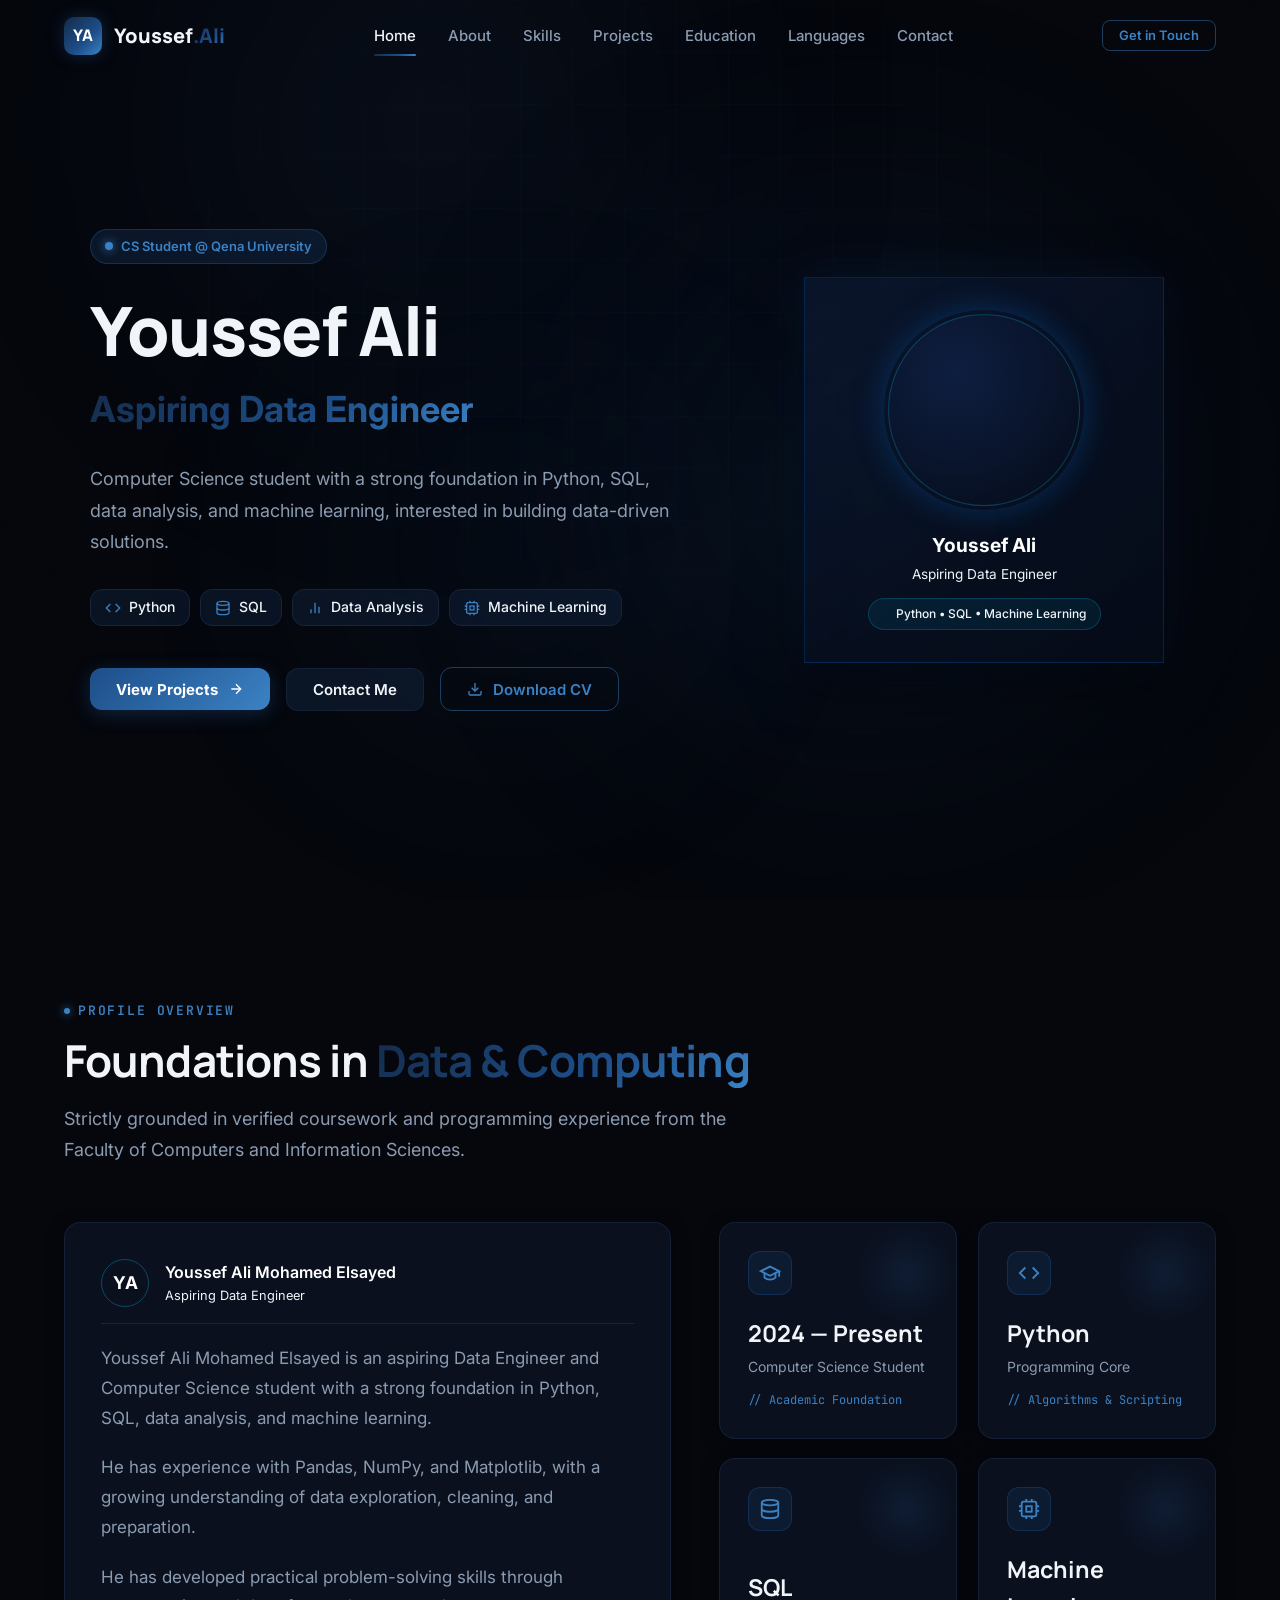
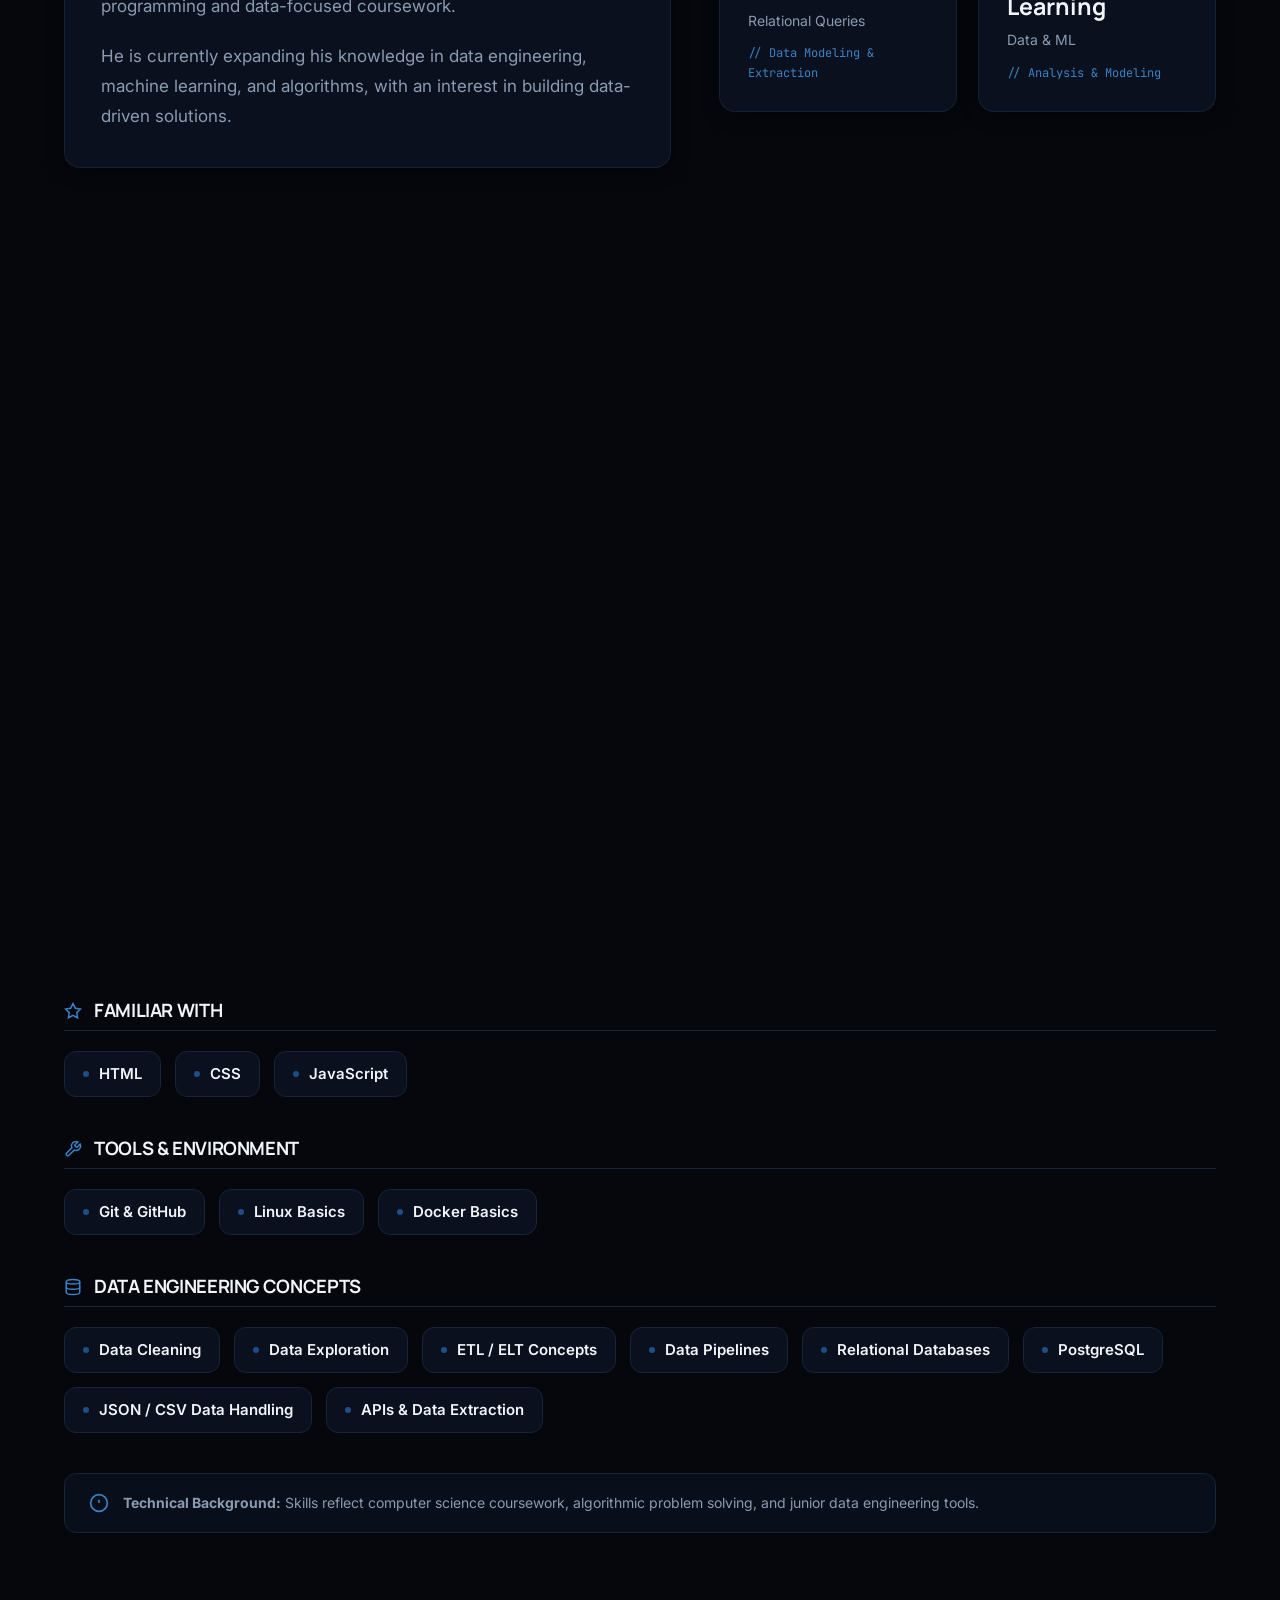
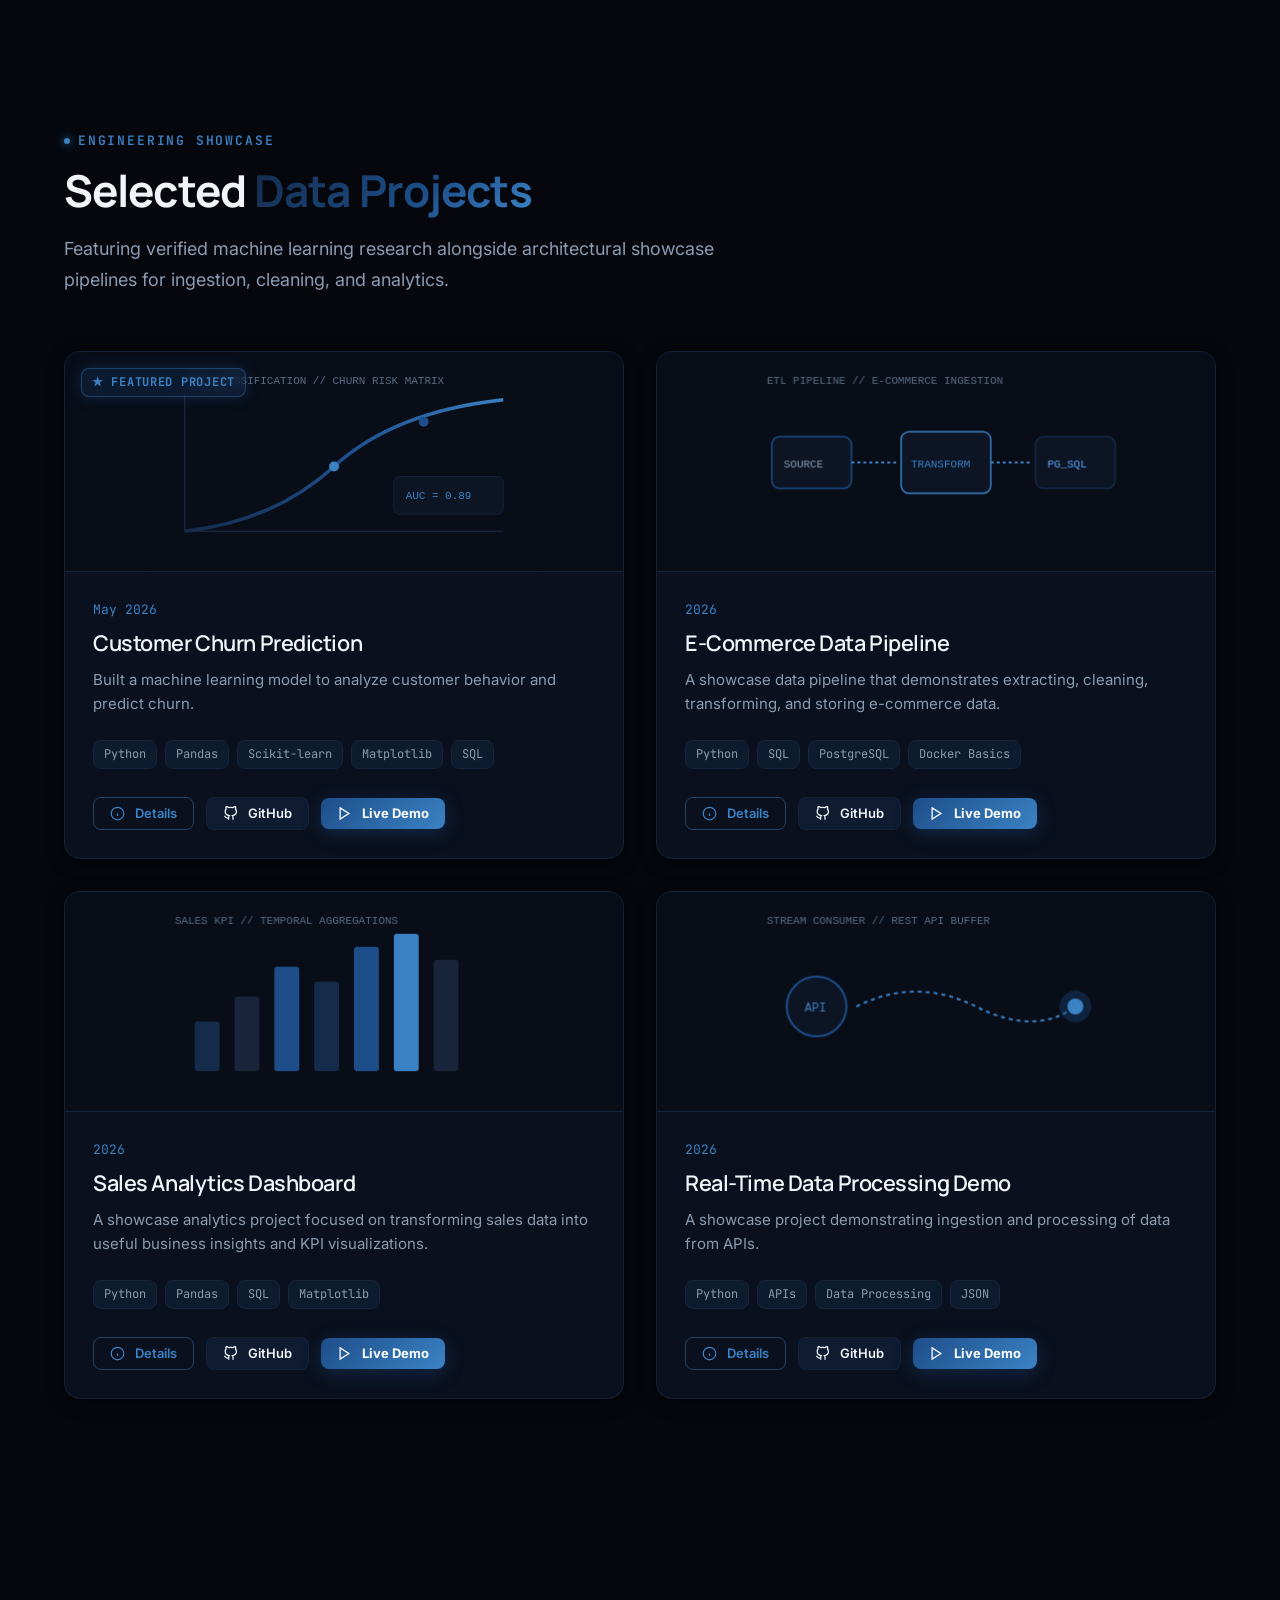
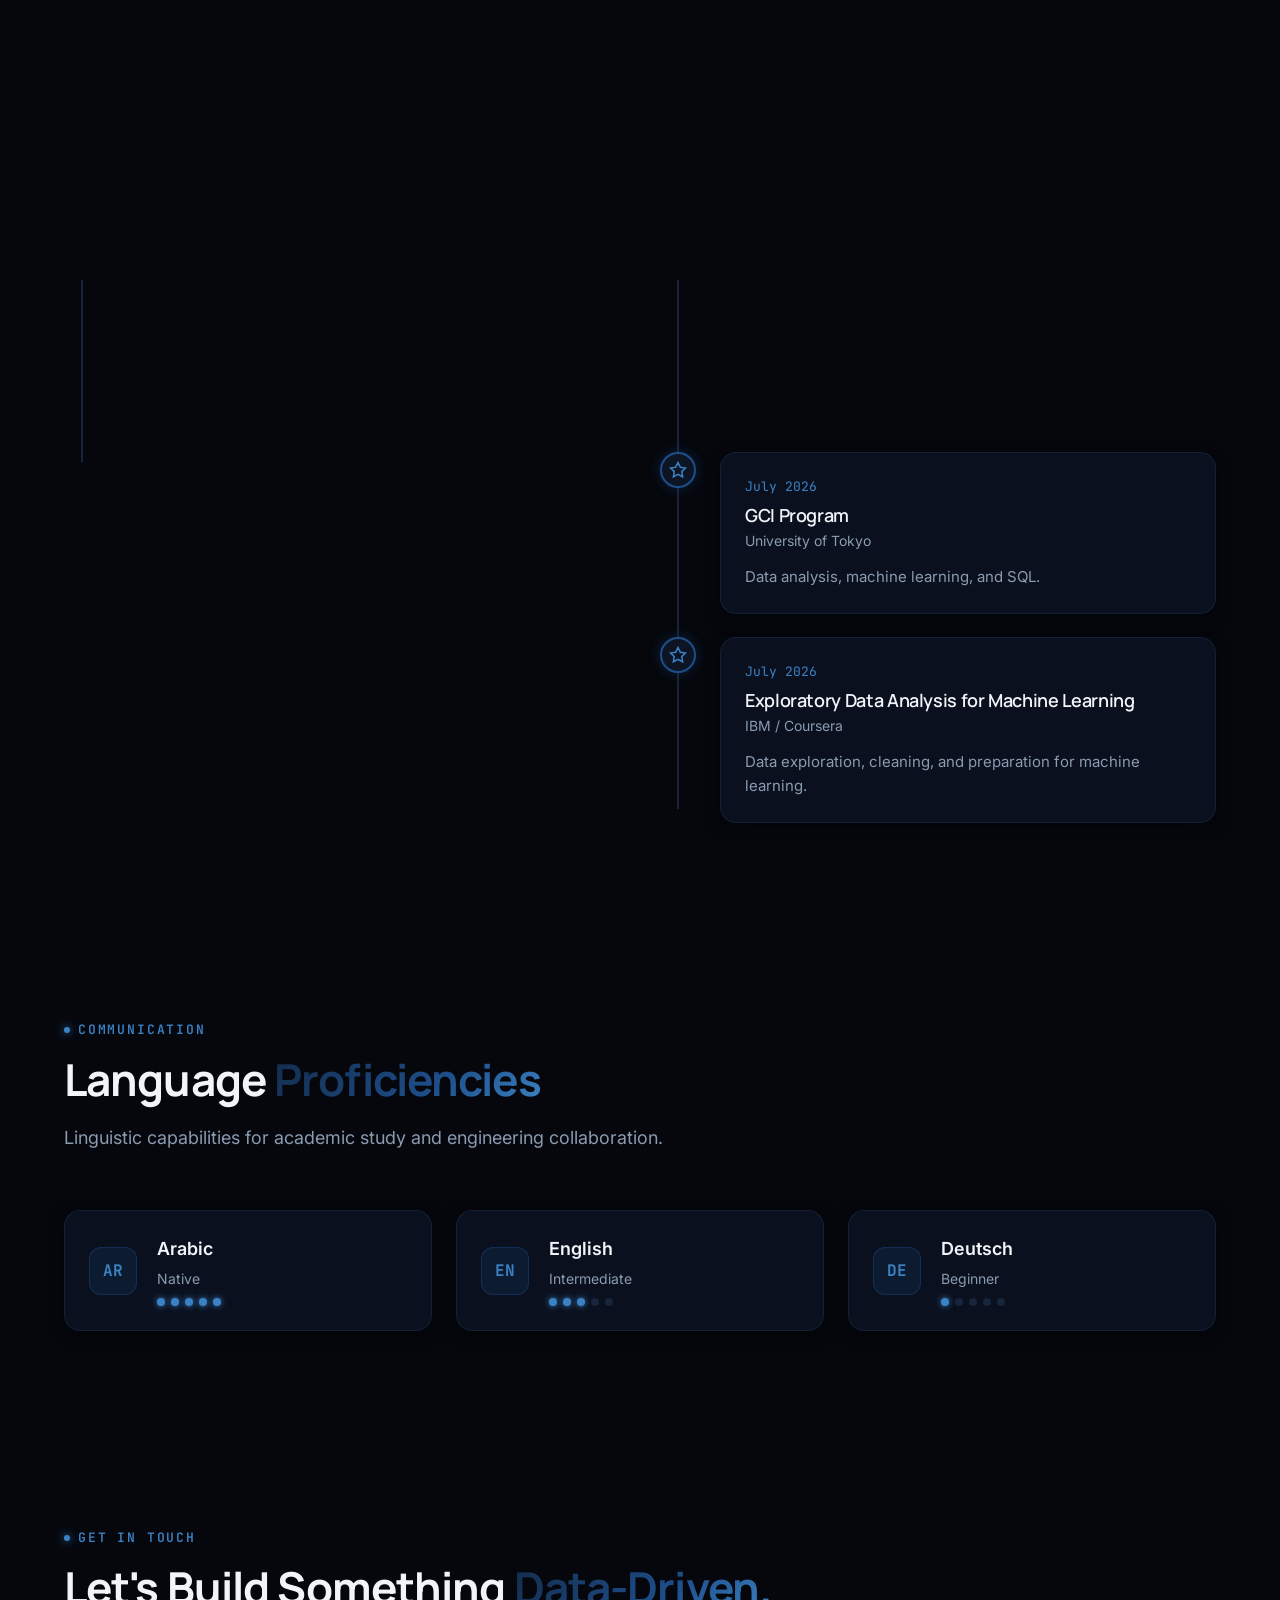
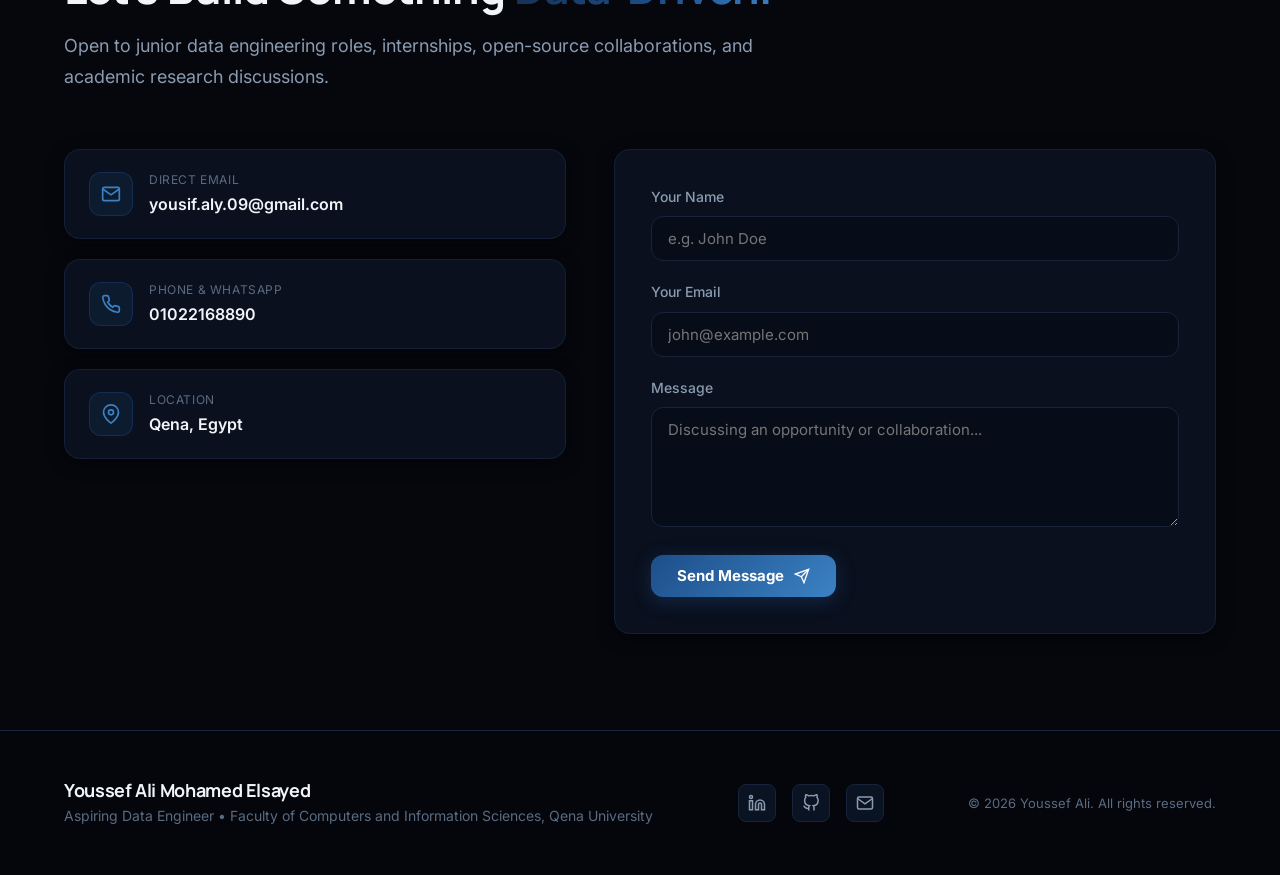
==== commit 03aa5527: "Add files via upload" ====
--- a/portfolio_standalone.html
+++ b/portfolio_standalone.html
@@ -2579,11 +2579,7 @@
         <form id="admin-login-form">
           <div class="form-group">
             <label class="form-label" for="admin-username">Username or Email</label>
-            <input type="text" id="admin-username" class="form-control" value="" placeholder="Enter username or email" required autocomplete="username">
-          </div>
-          <div class="form-group">
-            <label class="form-label" for="admin-password">Password</label>
-            <input type="password" id="admin-password" class="form-control" value="" placeholder="Enter password" required autocomplete="current-password">
+            <input type="text" id="admin-username" class="form-control" value="admin" placeholder="Enter username or email" autocomplete="username">
           </div>
 
           <div style="display: flex; flex-direction: column; gap: 0.75rem; margin-top: 1.5rem;">
@@ -4161,63 +4157,24 @@
 
   form.onsubmit = async (e) => {
     e.preventDefault();
-    const user = form.querySelector("#admin-username").value.trim();
-    const pass = form.querySelector("#admin-password").value.trim();
-
-    if (!user || !pass) {
-      showToast("Please enter both username and password.", "error");
-      return;
-    }
+    const userInput = form.querySelector("#admin-username");
+    const user = (userInput ? userInput.value.trim() : "") || "admin";
 
     // Attempt backend authentication if available
     try {
-      const resp = await fetch("/api/admin/login", {
+      await fetch("/api/admin/login", {
         method: "POST",
         headers: { "Content-Type": "application/json" },
-        body: JSON.stringify({ username: user, password: pass })
+        body: JSON.stringify({ username: user })
       });
-      if (resp.ok) {
-        sessionStorage.setItem(ADMIN_AUTH_KEY, "true");
-        showToast("Access granted. Welcome to Portfolio CMS.", "success");
-        checkAuthAndRender();
-        return;
-      } else {
-        showToast("Invalid administrator credentials.", "error");
-        return;
-      }
-    } catch (netErr) {
-      // Offline / client-side storage mode
-      await authenticateLocally(user, pass);
-    }
+    } catch (netErr) {}
+
+    // Sign in immediately without password
+    sessionStorage.setItem(ADMIN_AUTH_KEY, "true");
+    localStorage.setItem("cms_auth_user", user);
+    showToast(`Access granted. Welcome to Portfolio CMS, ${user}!`, "success");
+    checkAuthAndRender();
   };
-}
-
-async function authenticateLocally(user, pass) {
-  try {
-    const enc = new TextEncoder();
-    const hashBuffer = await crypto.subtle.digest("SHA-256", enc.encode(pass));
-    const hashArray = Array.from(new Uint8Array(hashBuffer));
-    const hashHex = hashArray.map(b => b.toString(16).padStart(2, "0")).join("");
-
-    const storedHash = localStorage.getItem("cms_auth_hash");
-    const storedUser = localStorage.getItem("cms_auth_user");
-
-    // Accept either dataeng2026, admin, or previously stored password hash
-    const isAcceptedPass = (pass === "dataeng2026" || pass === "admin" || pass === "portfolio" || !storedHash || storedHash === hashHex);
-
-    if (isAcceptedPass) {
-      localStorage.setItem("cms_auth_hash", hashHex);
-      localStorage.setItem("cms_auth_user", user);
-      sessionStorage.setItem(ADMIN_AUTH_KEY, "true");
-      showToast("Access granted. Welcome to Portfolio CMS.", "success");
-      checkAuthAndRender();
-    } else {
-      showToast("Invalid administrator credentials. Use password: dataeng2026 or admin", "error");
-    }
-  } catch (err) {
-    console.error("Local auth error:", err);
-    showToast("Authentication error.", "error");
-  }
 }
 
 function handleAdminLogout() {
